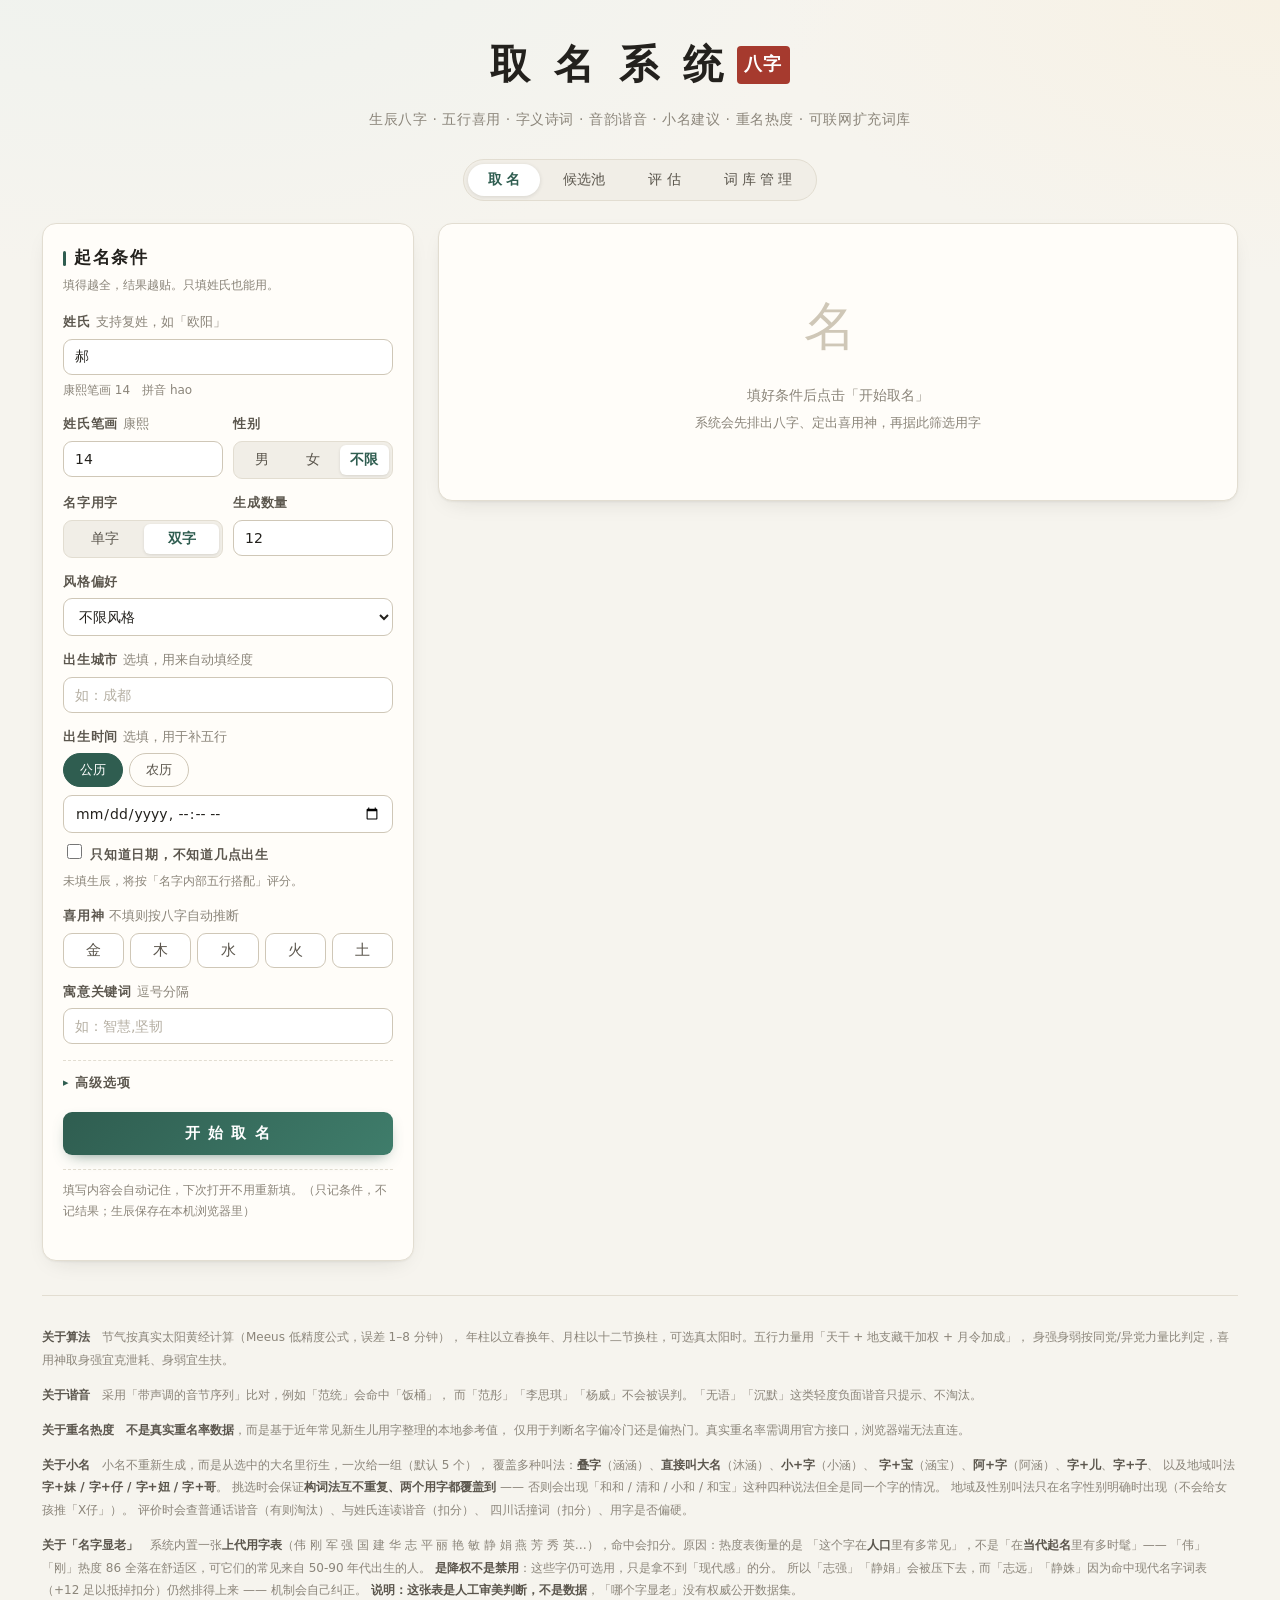
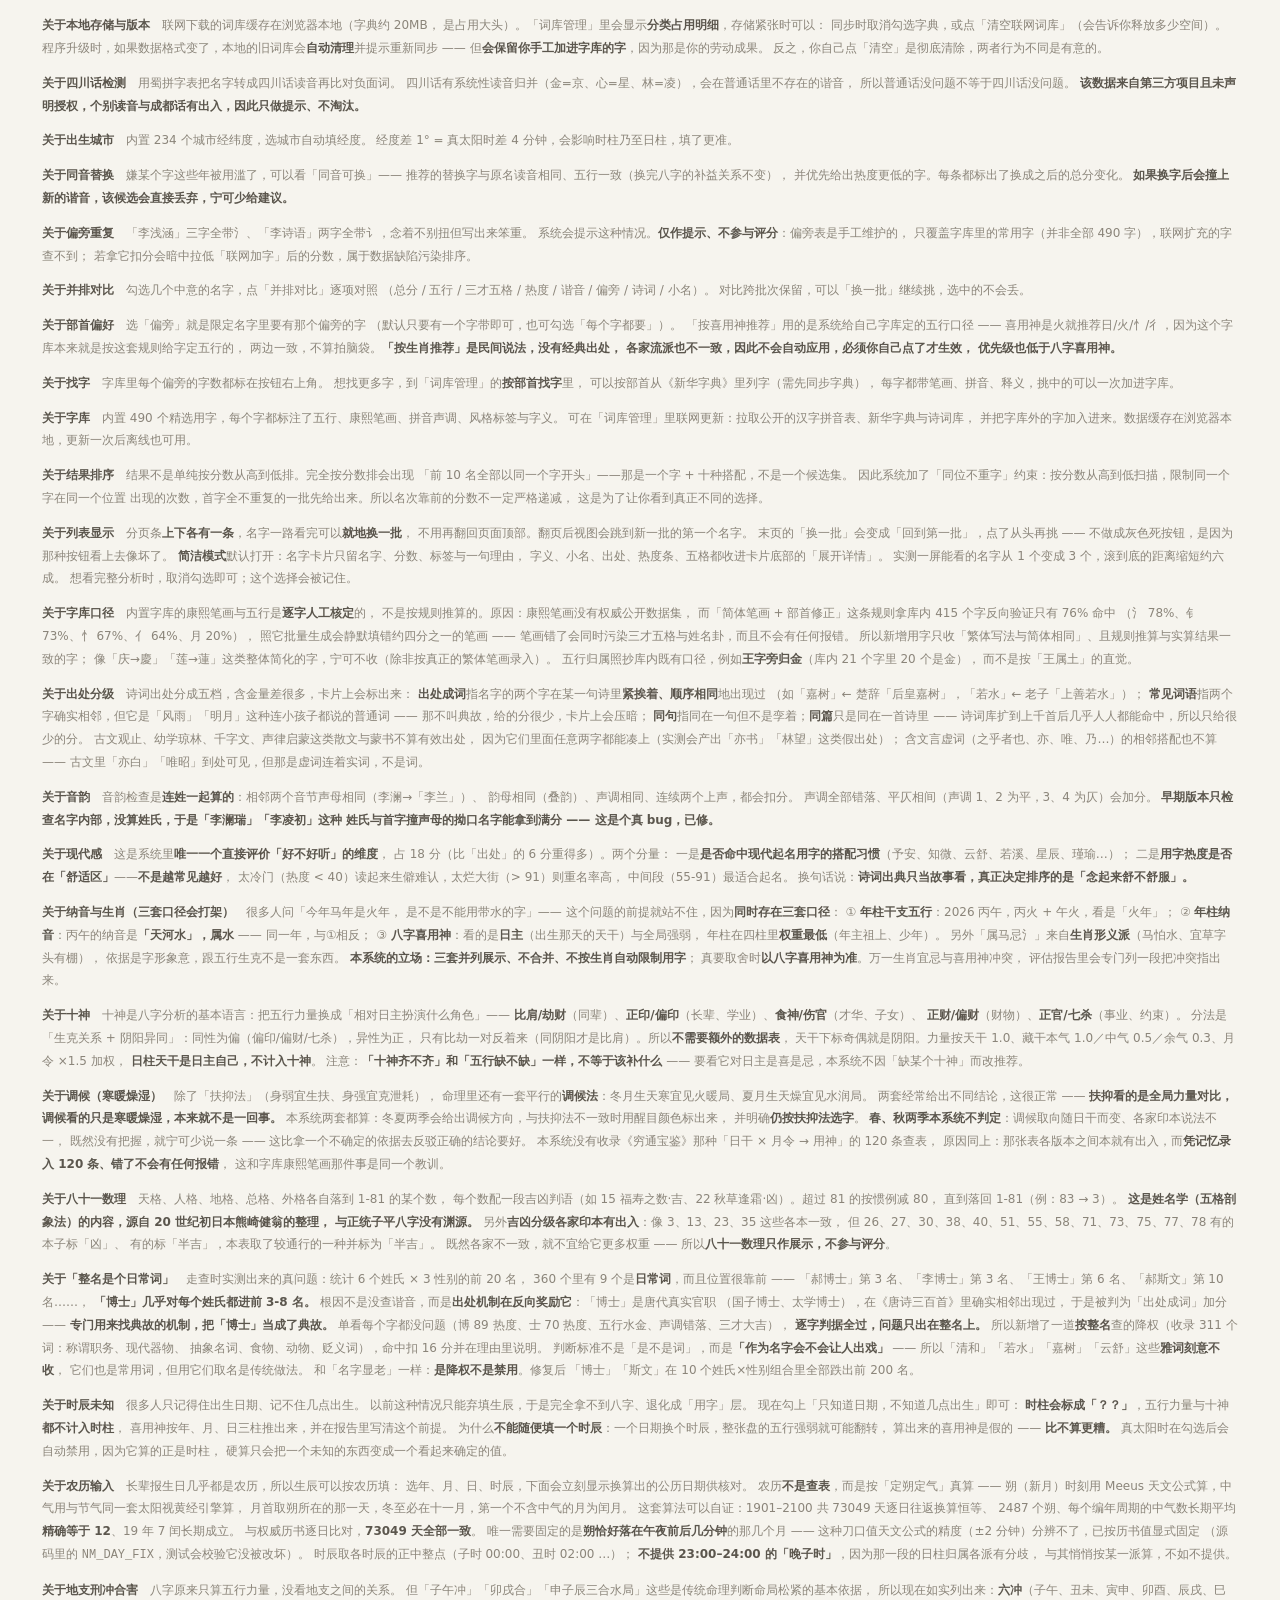
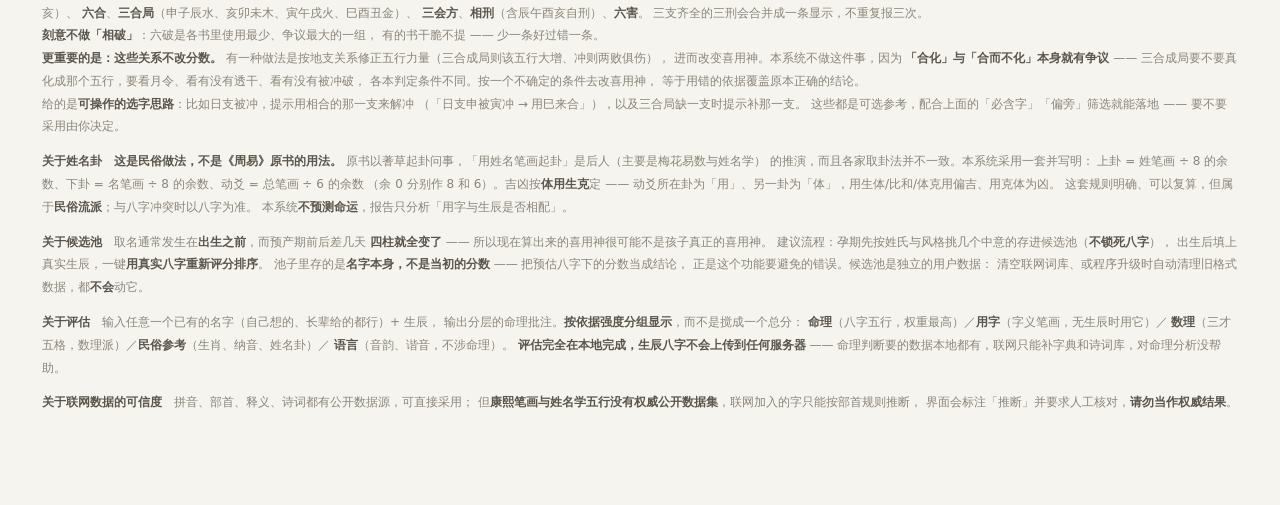
==== web/index.html @ 808be630 "新增农历（夏历）输入 长辈报生日几乎都是农历，之前只能填公历。  农历不是查表，而是按「定朔定气」真算：朔用 Meeus 第 49 章低精度公式 （25 个周期项 + 14 个行星摄动项），中气复用既" ====
<!DOCTYPE html>
<html lang="zh-CN">
<head>
<meta charset="UTF-8">
<meta name="viewport" content="width=device-width, initial-scale=1">
<title>取名系统 · 五行八字</title>
<link rel="stylesheet" href="css/styles.css">
</head>
<body>

<div class="wrap">

  <header class="masthead">
    <h1>取 名 系 统<span class="seal">八字</span></h1>
    <p>生辰八字 · 五行喜用 · 字义诗词 · 音韵谐音 · 小名建议 · 重名热度 · 可联网扩充词库</p>
  </header>

  <div class="toolbar">
    <div class="view-switch" id="viewSwitch" role="group" aria-label="视图切换">
      <button type="button" data-view="naming" aria-pressed="true">取 名</button>
      <button type="button" data-view="pool">候选池<span class="dot" id="poolDot" hidden></span></button>
      <button type="button" data-view="eval">评 估</button>
      <button type="button" data-view="lexicon">词 库 管 理<span class="dot" id="lexDot" hidden></span></button>
    </div>
  </div>

  <div class="layout" id="viewNaming">

    <!-- ============ 左侧表单 ============ -->
    <form class="panel form-panel" id="form" autocomplete="off">
      <h2>起名条件</h2>
      <p class="hint">填得越全，结果越贴。只填姓氏也能用。</p>

      <div class="field">
        <label for="surname">姓氏 <span class="sub">支持复姓，如「欧阳」</span></label>
        <input type="text" id="surname" list="surnameList" maxlength="2"
               placeholder="请输入姓氏" value="郝">
        <datalist id="surnameList"></datalist>
        <p class="hint" id="surnameInfo" style="margin:6px 0 0"></p>
      </div>

      <div class="row2">
        <div class="field">
          <label for="strokes">姓氏笔画 <span class="sub">康熙</span></label>
          <input type="number" id="strokes" min="1" max="40" value="7">
        </div>
        <div class="field">
          <label>性别</label>
          <div class="segmented" id="genderSeg" role="group">
            <button type="button" data-v="男">男</button>
            <button type="button" data-v="女">女</button>
            <button type="button" data-v="中性" aria-pressed="true">不限</button>
          </div>
        </div>
      </div>

      <div class="row2">
        <div class="field">
          <label>名字用字</label>
          <div class="segmented" id="lenSeg" role="group">
            <button type="button" data-v="1">单字</button>
            <button type="button" data-v="2" aria-pressed="true">双字</button>
          </div>
        </div>
        <div class="field">
          <label for="top">生成数量</label>
          <input type="number" id="top" min="3" max="60" value="12">
        </div>
      </div>

      <div class="field">
        <label for="style">风格偏好</label>
        <select id="style"></select>
      </div>

      <div class="field">
        <label for="city">出生城市 <span class="sub">选填，用来自动填经度</span></label>
        <input type="text" id="city" list="cityList" placeholder="如：成都" autocomplete="off">
        <datalist id="cityList"></datalist>
        <p class="hint" id="cityHint" style="margin:6px 0 0"></p>
      </div>

      <div class="field">
        <label for="birth" id="birthLabel">出生时间 <span class="sub">选填，用于补五行</span></label>
        <div class="cal-switch" id="calSwitch">
          <button type="button" data-cal="g" aria-pressed="true">公历</button>
          <button type="button" data-cal="l" aria-pressed="false">农历</button>
        </div>
        <input type="datetime-local" id="birth">
        <div id="lunarRow" hidden>
          <div class="lunar-grid">
            <select id="lunarYear" aria-label="农历年"></select>
            <select id="lunarMonth" aria-label="农历月"></select>
            <select id="lunarDay" aria-label="农历日"></select>
            <select id="lunarHour" aria-label="出生时辰"></select>
          </div>
        </div>
        <label class="check" style="margin-top:8px">
          <input type="checkbox" id="birthNoHour">
          <span>只知道日期，不知道几点出生</span>
        </label>
        <p class="hint" id="lunarEcho" hidden style="margin:6px 0 0"></p>
        <p class="hint" id="baziHint" style="margin:6px 0 0"></p>
      </div>

      <div class="field">
        <label>喜用神 <span class="sub">不填则按八字自动推断</span></label>
        <div class="wx-chips" id="xiSeg"></div>
      </div>

      <div class="field">
        <label for="keywords">寓意关键词 <span class="sub">逗号分隔</span></label>
        <input type="text" id="keywords" placeholder="如：智慧,坚韧">
      </div>

      <details class="advanced">
        <summary>高级选项</summary>

        <div class="field">
          <label>偏好部首 <span class="sub">名字里要有这些偏旁的字</span></label>
          <div class="rad-chips" id="radSeg"></div>
          <input type="text" id="radCustom" placeholder="也可自己输入部首，逗号分隔，如 艹,氵,宀"
                 autocomplete="off">
          <div class="rad-actions">
            <button type="button" class="btn ghost tiny" id="radByXi">按喜用神推荐</button>
            <button type="button" class="btn ghost tiny" id="radByZodiac">按生肖推荐</button>
            <button type="button" class="btn ghost tiny" id="radClear">清空</button>
          </div>
          <label class="check" style="margin-top:8px">
            <input type="checkbox" id="radAll">
            <span>名中每个字都要带所选偏旁（默认只要有一个）</span>
          </label>
          <p class="hint" id="radHint" style="margin:6px 0 0"></p>
        </div>

        <div class="field">
          <label for="radAvoid">避用部首 <span class="sub">名字里不要出现这些偏旁</span></label>
          <input type="text" id="radAvoid" placeholder="如：刂,戈" autocomplete="off">
        </div>

        <div class="field">
          <label for="taboo">避用字 <span class="sub">名字中不要出现</span></label>
          <input type="text" id="taboo" placeholder="如：梓,涵">
        </div>

        <div class="field">
          <label for="mustInclude">必含字 <span class="sub">结果中必须包含</span></label>
          <input type="text" id="mustInclude" placeholder="如：清">
        </div>

        <label class="check" style="margin-bottom:12px">
          <input type="checkbox" id="useTST">
          <span>启用真太阳时（按经度与均时差校正时柱）</span>
        </label>

        <label class="check" style="margin-bottom:12px">
          <input type="checkbox" id="useSC">
          <span>四川话谐音提示（需先在「词库管理」同步蜀拼字表）</span>
        </label>

        <div class="field">
          <label for="longitude">出生地经度 <span class="sub">东经，选城市会自动填</span></label>
          <!-- step 必须是 any：城市表里是两位小数（如成都 104.07），
               若写 step="0.1" 会因不是 0.1 的整数倍而使整个表单校验失败，
               而该字段又在折叠面板里，浏览器报错提示不可见。 -->
          <input type="number" id="longitude" step="any" min="-180" max="180"
                 placeholder="120 = 东八区标准经线">
        </div>
      </details>

      <div style="margin-top:18px">
        <button type="submit" class="btn" id="go">开 始 取 名</button>
      </div>

      <p class="hint pref-hint" id="prefHint"></p>
    </form>

    <!-- ============ 右侧结果 ============ -->
    <section class="results" id="results">
      <div class="panel empty" id="empty">
        <div class="glyph">名</div>
        <p>填好条件后点击「开始取名」</p>
        <p style="font-size:12.5px">系统会先排出八字、定出喜用神，再据此筛选用字</p>
      </div>
    </section>

  </div>

  <!-- ============ 候选池视图（孕期备选，出生后重筛） ============ -->
  <section class="panel" id="viewPool" hidden></section>

  <!-- ============ 评估视图（输入已有名字，出命理批注） ============ -->
  <section class="panel" id="viewEval" hidden></section>

  <!-- ============ 词库管理视图（联网扩充） ============ -->
  <section class="panel lex-panel" id="viewLexicon" hidden></section>

  <div class="foot-note">
    <p><b>关于算法</b>　节气按真实太阳黄经计算（Meeus 低精度公式，误差 1–8 分钟），
       年柱以立春换年、月柱以十二节换柱，可选真太阳时。五行力量用「天干 + 地支藏干加权 + 月令加成」，
       身强身弱按同党/异党力量比判定，喜用神取身强宜克泄耗、身弱宜生扶。</p>
    <p><b>关于谐音</b>　采用「带声调的音节序列」比对，例如「范统」会命中「饭桶」，
       而「范彤」「李思琪」「杨威」不会被误判。「无语」「沉默」这类轻度负面谐音只提示、不淘汰。</p>
    <p><b>关于重名热度</b>　<b>不是真实重名率数据</b>，而是基于近年常见新生儿用字整理的本地参考值，
       仅用于判断名字偏冷门还是偏热门。真实重名率需调用官方接口，浏览器端无法直连。</p>
    <p><b>关于小名</b>　小名不重新生成，而是从选中的大名里衍生，一次给一组（默认 5 个），
       覆盖多种叫法：<b>叠字</b>（涵涵）、<b>直接叫大名</b>（沐涵）、<b>小+字</b>（小涵）、
       <b>字+宝</b>（涵宝）、<b>阿+字</b>（阿涵）、<b>字+儿</b>、<b>字+子</b>、
       以及地域叫法 <b>字+妹 / 字+仔 / 字+妞 / 字+哥</b>。
       挑选时会保证<b>构词法互不重复、两个用字都覆盖到</b> ——
       否则会出现「和和 / 清和 / 小和 / 和宝」这种四种说法但全是同一个字的情况。
       地域及性别叫法只在名字性别明确时出现（不会给女孩推「X仔」）。
       评价时会查普通话谐音（有则淘汰）、与姓氏连读谐音（扣分）、
       四川话撞词（扣分）、用字是否偏硬。</p>
    <p><b>关于「名字显老」</b>　系统内置一张<b>上代用字表</b>（伟 刚 军 强 国 建 华 志 平
       丽 艳 敏 静 娟 燕 芳 秀 英…），命中会扣分。原因：热度表衡量的是
       「这个字在<b>人口</b>里有多常见」，不是「在<b>当代起名</b>里有多时髦」——
       「伟」「刚」热度 86 全落在舒适区，可它们的常见来自 50-90 年代出生的人。
       <b>是降权不是禁用</b>：这些字仍可选用，只是拿不到「现代感」的分。
       所以「志强」「静娟」会被压下去，而「志远」「静姝」因为命中现代名字词表
       （+12 足以抵掉扣分）仍然排得上来 —— 机制会自己纠正。
       <b>说明：这张表是人工审美判断，不是数据</b>，「哪个字显老」没有权威公开数据集。</p>
    <p><b>关于本地存储与版本</b>　联网下载的词库缓存在浏览器本地（字典约 20MB，
       是占用大头）。「词库管理」里会显示<b>分类占用明细</b>，存储紧张时可以：
       同步时取消勾选字典，或点「清空联网词库」（会告诉你释放多少空间）。
       程序升级时，如果数据格式变了，本地的旧词库会<b>自动清理</b>并提示重新同步 ——
       但<b>会保留你手工加进字库的字</b>，因为那是你的劳动成果。
       反之，你自己点「清空」是彻底清除，两者行为不同是有意的。</p>
    <p><b>关于四川话检测</b>　用蜀拼字表把名字转成四川话读音再比对负面词。
       四川话有系统性读音归并（金=京、心=星、林=凌），会在普通话里不存在的谐音，
       所以普通话没问题不等于四川话没问题。
       <b>该数据来自第三方项目且未声明授权，个别读音与成都话有出入，因此只做提示、不淘汰。</b></p>
    <p><b>关于出生城市</b>　内置 234 个城市经纬度，选城市自动填经度。
       经度差 1° = 真太阳时差 4 分钟，会影响时柱乃至日柱，填了更准。</p>
    <p><b>关于同音替换</b>　嫌某个字这些年被用滥了，可以看「同音可换」——
       推荐的替换字与原名读音相同、五行一致（换完八字的补益关系不变），
       并优先给出热度更低的字。每条都标出了换成之后的总分变化。
       <b>如果换字后会撞上新的谐音，该候选会直接丢弃，宁可少给建议。</b></p>
    <p><b>关于偏旁重复</b>　「李浅涵」三字全带氵、「李诗语」两字全带讠，念着不别扭但写出来笨重。
       系统会提示这种情况。<b>仅作提示、不参与评分</b>：偏旁表是手工维护的，
       只覆盖字库里的常用字（并非全部 <span class="lib-count">?</span> 字），联网扩充的字查不到；
       若拿它扣分会暗中拉低「联网加字」后的分数，属于数据缺陷污染排序。</p>
    <p><b>关于并排对比</b>　勾选几个中意的名字，点「并排对比」逐项对照
       （总分 / 五行 / 三才五格 / 热度 / 谐音 / 偏旁 / 诗词 / 小名）。
       对比跨批次保留，可以「换一批」继续挑，选中的不会丢。</p>
    <p><b>关于部首偏好</b>　选「偏旁」就是限定名字里要有那个偏旁的字
       （默认只要有一个字带即可，也可勾选「每个字都要」）。
       「按喜用神推荐」用的是系统给自己字库定的五行口径 ——
       喜用神是火就推荐日/火/忄/彳，因为这个字库本来就是按这套规则给字定五行的，
       两边一致，不算拍脑袋。<b>「按生肖推荐」是民间说法，没有经典出处，
       各家流派也不一致，因此不会自动应用，必须你自己点了才生效，
       优先级也低于八字喜用神。</b></p>
    <p><b>关于找字</b>　字库里每个偏旁的字数都标在按钮右上角。
       想找更多字，到「词库管理」的<b>按部首找字</b>里，
       可以按部首从《新华字典》里列字（需先同步字典），
       每字都带笔画、拼音、释义，挑中的可以一次加进字库。</p>
    <p><b>关于字库</b>　内置 <span class="lib-count">?</span> 个精选用字，每个字都标注了五行、康熙笔画、拼音声调、风格标签与字义。
       可在「词库管理」里联网更新：拉取公开的汉字拼音表、新华字典与诗词库，
       并把字库外的字加入进来。数据缓存在浏览器本地，更新一次后离线也可用。</p>
    <p><b>关于结果排序</b>　结果不是单纯按分数从高到低排。完全按分数排会出现
       「前 10 名全部以同一个字开头」——那是一个字 + 十种搭配，不是一个候选集。
       因此系统加了「同位不重字」约束：按分数从高到低扫描，限制同一个字在同一个位置
       出现的次数，首字全不重复的一批先给出来。所以名次靠前的分数不一定严格递减，
       这是为了让你看到真正不同的选择。</p>
    <p><b>关于列表显示</b>　分页条<b>上下各有一条</b>，名字一路看完可以<b>就地换一批</b>，
       不用再翻回页面顶部。翻页后视图会跳到新一批的第一个名字。
       末页的「换一批」会变成「回到第一批」，点了从头再挑 ——
       不做成灰色死按钮，是因为那种按钮看上去像坏了。
       <b>简洁模式</b>默认打开：名字卡片只留名字、分数、标签与一句理由，
       字义、小名、出处、热度条、五格都收进卡片底部的「展开详情」。
       实测一屏能看的名字从 1 个变成 3 个，滚到底的距离缩短约六成。
       想看完整分析时，取消勾选即可；这个选择会被记住。</p>
    <p><b>关于字库口径</b>　内置字库的康熙笔画与五行是<b>逐字人工核定</b>的，
       不是按规则推算的。原因：康熙笔画没有权威公开数据集，
       而「简体笔画 + 部首修正」这条规则拿库内 415 个字反向验证只有 76% 命中
       （氵 78%、钅 73%、忄 67%、亻 64%、月 20%），
       照它批量生成会静默填错约四分之一的笔画 ——
       笔画错了会同时污染三才五格与姓名卦，而且不会有任何报错。
       所以新增用字只收「繁体写法与简体相同」、且规则推算与实算结果一致的字；
       像「庆→慶」「莲→蓮」这类整体简化的字，宁可不收（除非按真正的繁体笔画录入）。
       五行归属照抄库内既有口径，例如<b>王字旁归金</b>（库内 21 个字里 20 个是金），
       而不是按「王属土」的直觉。</p>
    <p><b>关于出处分级</b>　诗词出处分成五档，含金量差很多，卡片上会标出来：
       <b>出处成词</b>指名字的两个字在某一句诗里<b>紧挨着、顺序相同</b>地出现过
       （如「嘉树」← 楚辞「后皇嘉树」，「若水」← 老子「上善若水」）；
       <b>常见词语</b>指两个字确实相邻，但它是「风雨」「明月」这种连小孩子都说的普通词 ——
       那不叫典故，给的分很少，卡片上会压暗；
       <b>同句</b>指同在一句但不是孪着；<b>同篇</b>只是同在一首诗里 ——
       诗词库扩到上千首后几乎人人都能命中，所以只给很少的分。
       古文观止、幼学琼林、千字文、声律启蒙这类散文与蒙书不算有效出处，
       因为它们里面任意两字都能凑上（实测会产出「亦书」「林望」这类假出处）；
       含文言虚词（之乎者也、亦、唯、乃…）的相邻搭配也不算 ——
       古文里「亦白」「唯昭」到处可见，但那是虚词连着实词，不是词。</p>
    <p><b>关于音韵</b>　音韵检查是<b>连姓一起算的</b>：相邻两个音节声母相同（李澜→「李兰」）、
       韵母相同（叠韵）、声调相同、连续两个上声，都会扣分。
       声调全部错落、平仄相间（声调 1、2 为平，3、4 为仄）会加分。
       <b>早期版本只检查名字内部，没算姓氏，于是「李澜瑞」「李凌初」这种
       姓氏与首字撞声母的拗口名字能拿到满分 —— 这是个真 bug，已修。</b></p>
    <p><b>关于现代感</b>　这是系统里<b>唯一一个直接评价「好不好听」的维度</b>，
       占 18 分（比「出处」的 6 分重得多）。两个分量：
       一是<b>是否命中现代起名用字的搭配习惯</b>（予安、知微、云舒、若溪、星辰、瑾瑜…）；
       二是<b>用字热度是否在「舒适区」</b>——<b>不是越常见越好</b>，
       太冷门（热度 &lt; 40）读起来生僻难认，太烂大街（&gt; 91）则重名率高，
       中间段（55-91）最适合起名。
       换句话说：<b>诗词出典只当故事看，真正决定排序的是「念起来舒不舒服」。</b></p>
    <p><b>关于纳音与生肖（三套口径会打架）</b>　很多人问「今年马年是火年，
       是不是不能用带水的字」—— 这个问题的前提就站不住，因为<b>同时存在三套口径</b>：
       ① <b>年柱干支五行</b>：2026 丙午，丙火 + 午火，看是「火年」；
       ② <b>年柱纳音</b>：丙午的纳音是<b>「天河水」，属水</b> —— 同一年，与①相反；
       ③ <b>八字喜用神</b>：看的是<b>日主</b>（出生那天的天干）与全局强弱，
       年柱在四柱里<b>权重最低</b>（年主祖上、少年）。
       另外「属马忌氵」来自<b>生肖形义派</b>（马怕水、宜草字头有棚），
       依据是字形象意，跟五行生克不是一套东西。
       <b>本系统的立场：三套并列展示、不合并、不按生肖自动限制用字</b>；
       真要取舍时<b>以八字喜用神为准</b>。万一生肖宜忌与喜用神冲突，
       评估报告里会专门列一段把冲突指出来。</p>
    <p><b>关于十神</b>　十神是八字分析的基本语言：把五行力量换成「相对日主扮演什么角色」——
       <b>比肩/劫财</b>（同辈）、<b>正印/偏印</b>（长辈、学业）、<b>食神/伤官</b>（才华、子女）、
       <b>正财/偏财</b>（财物）、<b>正官/七杀</b>（事业、约束）。
       分法是「生克关系 + 阴阳异同」：同性为偏（偏印/偏财/七杀），异性为正，
       只有比劫一对反着来（同阴阳才是比肩）。所以<b>不需要额外的数据表</b>，
       天干下标奇偶就是阴阳。力量按天干 1.0、藏干本气 1.0／中气 0.5／余气 0.3、月令 ×1.5 加权，
       <b>日柱天干是日主自己，不计入十神</b>。
       注意：<b>「十神齐不齐」和「五行缺不缺」一样，不等于该补什么</b> ——
       要看它对日主是喜是忌，本系统不因「缺某个十神」而改推荐。</p>
    <p><b>关于调候（寒暖燥湿）</b>　除了「扶抑法」（身弱宜生扶、身强宜克泄耗），
       命理里还有一套平行的<b>调候法</b>：冬月生天寒宜见火暖局、夏月生天燥宜见水润局。
       两套经常给出不同结论，这很正常 ——
       <b>扶抑看的是全局力量对比，调候看的只是寒暖燥湿，本来就不是一回事。</b>
       本系统两套都算：冬夏两季会给出调候方向，与扶抑法不一致时用醒目颜色标出来，
       并明确<b>仍按扶抑法选字</b>。
       <b>春、秋两季本系统不判定</b>：调候取向随日干而变、各家印本说法不一，
       既然没有把握，就宁可少说一条 —— 这比拿一个不确定的依据去反驳正确的结论要好。
       本系统没有收录《穷通宝鉴》那种「日干 × 月令 → 用神」的 120 条查表，
       原因同上：那张表各版本之间本就有出入，而<b>凭记忆录入 120 条、错了不会有任何报错</b>，
       这和字库康熙笔画那件事是同一个教训。</p>
    <p><b>关于八十一数理</b>　天格、人格、地格、总格、外格各自落到 1-81 的某个数，
       每个数配一段吉凶判语（如 15 福寿之数·吉、22 秋草逢霜·凶）。超过 81 的按惯例减 80，
       直到落回 1-81（例：83 → 3）。
       <b>这是姓名学（五格剖象法）的内容，源自 20 世纪初日本熊崎健翁的整理，
       与正统子平八字没有渊源。</b>
       另外<b>吉凶分级各家印本有出入</b>：像 3、13、23、35 这些各本一致，
       但 26、27、30、38、40、51、55、58、71、73、75、77、78 有的本子标「凶」、
       有的标「半吉」，本表取了较通行的一种并标为「半吉」。
       既然各家不一致，就不宜给它更多权重 —— 所以<b>八十一数理只作展示，不参与评分</b>。</p>
    <p><b>关于「整名是个日常词」</b>　走查时实测出来的真问题：统计 6 个姓氏 × 3 性别的前 20 名，
       360 个里有 9 个是<b>日常词</b>，而且位置很靠前 ——
       「郝博士」第 3 名、「李博士」第 3 名、「王博士」第 6 名、「郝斯文」第 10 名……，
       <b>「博士」几乎对每个姓氏都进前 3-8 名。</b>
       根因不是没查谐音，而是<b>出处机制在反向奖励它</b>：「博士」是唐代真实官职
       （国子博士、太学博士），在《唐诗三百首》里确实相邻出现过，
       于是被判为「出处成词」加分 —— <b>专门用来找典故的机制，把「博士」当成了典故。</b>
       单看每个字都没问题（博 89 热度、士 70 热度、五行水金、声调错落、三才大吉），
       <b>逐字判据全过，问题只出在整名上。</b>
       所以新增了一道<b>按整名</b>查的降权（收录 311 个词：称谓职务、现代器物、
       抽象名词、食物、动物、贬义词），命中扣 16 分并在理由里说明。
       判断标准不是「是不是词」，而是<b>「作为名字会不会让人出戏」</b> ——
       所以「清和」「若水」「嘉树」「云舒」这些<b>雅词刻意不收</b>，
       它们也是常用词，但用它们取名是传统做法。
       和「名字显老」一样：<b>是降权不是禁用</b>。修复后
       「博士」「斯文」在 10 个姓氏×性别组合里全部跌出前 200 名。</p>
    <p><b>关于时辰未知</b>　很多人只记得住出生日期、记不住几点出生。
       以前这种情况只能弃填生辰，于是完全拿不到八字、退化成「用字」层。
       现在勾上「只知道日期，不知道几点出生」即可：
       <b>时柱会标成「？？」</b>，五行力量与十神<b>都不计入时柱</b>，
       喜用神按年、月、日三柱推出来，并在报告里写清这个前提。
       为什么<b>不能随便填一个时辰</b>：一个日期换个时辰，整张盘的五行强弱就可能翻转，
       算出来的喜用神是假的 —— <b>比不算更糟。</b>
       真太阳时在勾选后会自动禁用，因为它算的正是时柱，
       硬算只会把一个未知的东西变成一个看起来确定的值。</p>
    <p><b>关于农历输入</b>　长辈报生日几乎都是农历，所以生辰可以按农历填：
       选年、月、日、时辰，下面会立刻显示换算出的公历日期供核对。
       农历<b>不是查表</b>，而是按「定朔定气」真算 —— 朔（新月）时刻用
       Meeus 天文公式算，中气用与节气同一套太阳视黄经引擎算，
       月首取朔所在的那一天，冬至必在十一月，第一个不含中气的月为闰月。
       这套算法可以自证：1901–2100 共 73049 天逐日往返换算恒等、
       2487 个朔、每个编年周期的中气数长期平均<b>精确等于 12</b>、19 年 7 闰长期成立。
       与权威历书逐日比对，<b>73049 天全部一致</b>。
       唯一需要固定的是<b>朔恰好落在午夜前后几分钟</b>的那几个月 ——
       这种刀口值天文公式的精度（±2 分钟）分辨不了，已按历书值显式固定
       （源码里的 <code>NM_DAY_FIX</code>，测试会校验它没被改坏）。
       时辰取各时辰的正中整点（子时 00:00、丑时 02:00 …）；
       <b>不提供 23:00–24:00 的「晚子时」</b>，因为那一段的日柱归属各派有分歧，
       与其悄悄按某一派算，不如不提供。</p>
    <p><b>关于地支刑冲合害</b>　八字原来只算五行力量，没看地支之间的关系。
       但「子午冲」「卯戌合」「申子辰三合水局」这些是传统命理判断命局松紧的基本依据，
       所以现在如实列出来：<b>六冲</b>（子午、丑未、寅申、卯酉、辰戌、巳亥）、
       <b>六合</b>、<b>三合局</b>（申子辰水、亥卯未木、寅午戌火、巳酉丑金）、
       <b>三会方</b>、<b>相刑</b>（含辰午酉亥自刑）、<b>六害</b>。
       三支齐全的三刑会合并成一条显示，不重复报三次。
       <br><b>刻意不做「相破」</b>：六破是各书里使用最少、争议最大的一组，
       有的书干脆不提 —— 少一条好过错一条。
       <br><b>更重要的是：这些关系不改分数。</b>
       有一种做法是按地支关系修正五行力量（三合成局则该五行大增、冲则两败俱伤），
       进而改变喜用神。本系统不做这件事，因为
       <b>「合化」与「合而不化」本身就有争议</b> ——
       三合成局要不要真化成那个五行，要看月令、看有没有透干、看有没有被冲破，
       各本判定条件不同。按一个不确定的条件去改喜用神，
       等于用错的依据覆盖原本正确的结论。
       <br>给的是<b>可操作的选字思路</b>：比如日支被冲，提示用相合的那一支来解冲
       （「日支申被寅冲 → 用巳来合」），以及三合局缺一支时提示补那一支。
       这些都是可选参考，配合上面的「必含字」「偏旁」筛选就能落地 ——
       要不要采用由你决定。</p>
    <p><b>关于姓名卦</b>　<b>这是民俗做法，不是《周易》原书的用法。</b>
       原书以蓍草起卦问事，「用姓名笔画起卦」是后人（主要是梅花易数与姓名学）
       的推演，而且各家取卦法并不一致。本系统采用一套并写明：
       上卦 = 姓笔画 ÷ 8 的余数、下卦 = 名笔画 ÷ 8 的余数、动爻 = 总笔画 ÷ 6 的余数
       （余 0 分别作 8 和 6）。吉凶按<b>体用生克</b>定 ——
       动爻所在卦为「用」、另一卦为「体」，用生体/比和/体克用偏吉、用克体为凶。
       这套规则明确、可以复算，但属于<b>民俗流派</b>；与八字冲突时以八字为准。
       本系统<b>不预测命运</b>，报告只分析「用字与生辰是否相配」。</p>
    <p><b>关于候选池</b>　取名通常发生在<b>出生之前</b>，而预产期前后差几天
       <b>四柱就全变了</b> —— 所以现在算出来的喜用神很可能不是孩子真正的喜用神。
       建议流程：孕期先按姓氏与风格挑几个中意的存进候选池（<b>不锁死八字</b>），
       出生后填上真实生辰，一键<b>用真实八字重新评分排序</b>。
       池子里存的是<b>名字本身，不是当初的分数</b> —— 把预估八字下的分数当成结论，
       正是这个功能要避免的错误。候选池是独立的用户数据：
       清空联网词库、或程序升级时自动清理旧格式数据，都<b>不会</b>动它。</p>
    <p><b>关于评估</b>　输入任意一个已有的名字（自己想的、长辈给的都行）+ 生辰，
       输出分层的命理批注。<b>按依据强度分组显示</b>，而不是搅成一个总分：
       <b>命理</b>（八字五行，权重最高）／<b>用字</b>（字义笔画，无生辰时用它）／
       <b>数理</b>（三才五格，数理派）／<b>民俗参考</b>（生肖、纳音、姓名卦）／
       <b>语言</b>（音韵、谐音，不涉命理）。
       <b>评估完全在本地完成，生辰八字不会上传到任何服务器</b> ——
       命理判断要的数据本地都有，联网只能补字典和诗词库，对命理分析没帮助。</p>
    <p><b>关于联网数据的可信度</b>　拼音、部首、释义、诗词都有公开数据源，可直接采用；
       但<b>康熙笔画与姓名学五行没有权威公开数据集</b>，联网加入的字只能按部首规则推断，
       界面会标注「推断」并要求人工核对，<b>请勿当作权威结果</b>。</p>
  </div>

</div>

<!-- 数据层 -->
<!-- chars-extra 必须在 chars.js 之前：chars.js 解析时会合并它 -->
<script src="js/data/chars-extra.js"></script>
<script src="js/data/chars.js"></script>
<script src="js/data/surnames.js"></script>
<script src="js/data/poetry.js"></script>
<script src="js/data/homophone.js"></script>
<script src="js/data/popularity.js"></script>
<script src="js/data/namewords.js"></script>
<script src="js/data/era-chars.js"></script>
<script src="js/data/nayin.js"></script>
<script src="js/data/shuli81.js"></script>
<script src="js/data/nameblock.js"></script>
<script src="js/data/fanti.js"></script>
<script src="js/data/sources.js"></script>
<script src="js/data/cities.js"></script>
<script src="js/data/sichuan.js"></script>
<script src="js/data/nickname.js"></script>
<script src="js/data/radicals.js"></script>
<script src="js/data/radical-hints.js"></script>
<!-- 核心层 -->
<script src="js/core/wuxing.js"></script>
<script src="js/core/calendar.js"></script>
<script src="js/core/lunar.js"></script>
<script src="js/core/bazi.js"></script>
<script src="js/core/wuge.js"></script>
<script src="js/core/pinyin.js"></script>
<script src="js/core/poetry-lib.js"></script>
<script src="js/core/score.js"></script>
<script src="js/core/generator.js"></script>
<script src="js/core/net.js"></script>
<script src="js/core/store.js"></script>
<script src="js/core/infer.js"></script>
<script src="js/core/dialect.js"></script>
<!-- radical / variant 依赖 CHAR_LIST / CHAR_DB，必须在 lexicon 之后 -->
<script src="js/core/lexicon.js"></script>
<script src="js/core/radical.js"></script>
<script src="js/core/variant.js"></script>
<script src="js/core/hexagram.js"></script>
<script src="js/core/zodiac.js"></script>
<script src="js/core/tiaohou.js"></script>
<script src="js/core/branches.js"></script>
<script src="js/core/report.js"></script>
<script src="js/core/pool.js"></script>
<script src="js/core/prefs.js"></script>
<script src="js/core/nickname.js"></script>
<!-- 界面层 -->
<script src="js/ui/sync-ui.js"></script>
<script src="js/ui/birth-form.js"></script>
<script src="js/ui/pool-ui.js"></script>
<script src="js/ui/eval-ui.js"></script>
<script src="js/ui/lunar-input.js"></script>
<script src="js/ui/app.js"></script>

</body>
</html>
---- web/css/styles.css ----
/* =========================================================================
 * styles.css —— 五行八字取名系统
 * 配色取「宣纸 + 青绿 + 描金」，正文无衬线、标题衬线，偏向中式雅致。
 * ========================================================================= */

:root {
  --paper: #f6f4ee;
  --paper-2: #fffdf9;
  --ink: #23211d;
  --ink-2: #5b564d;
  --ink-3: #8b857a;
  --line: #e2ddd1;
  --line-strong: #cfc7b7;
  --jade: #2f5d50;
  --jade-light: #3f7d6b;
  --jade-pale: #e8f0ed;
  --gold: #a9782c;
  --gold-pale: #f7efdf;
  --red: #a63a2e;
  --red-pale: #fbebe8;
  --radius: 14px;
  --radius-sm: 9px;
  --shadow: 0 1px 2px rgba(35, 33, 29, .05), 0 8px 24px -12px rgba(35, 33, 29, .18);
  --shadow-lift: 0 2px 4px rgba(35, 33, 29, .06), 0 16px 36px -16px rgba(35, 33, 29, .26);
  --font-serif: "Source Han Serif SC", "Noto Serif SC", "Songti SC", "STSong", "SimSun", serif;
  --font-sans: "Segoe UI", "Microsoft YaHei", "PingFang SC", "Hiragino Sans GB", system-ui, sans-serif;
}

* { box-sizing: border-box; }

html, body {
  margin: 0;
  padding: 0;
}

body {
  font-family: var(--font-sans);
  color: var(--ink);
  background:
    radial-gradient(1200px 600px at 12% -10%, #eef2ee 0%, transparent 60%),
    radial-gradient(900px 500px at 100% 0%, #f7f1e4 0%, transparent 55%),
    var(--paper);
  background-attachment: fixed;
  line-height: 1.65;
  -webkit-font-smoothing: antialiased;
}

/* ---------------- 布局 ---------------- */

.wrap {
  max-width: 1240px;
  margin: 0 auto;
  padding: 32px 22px 80px;
}

.masthead {
  text-align: center;
  margin-bottom: 28px;
}

.masthead h1 {
  font-family: var(--font-serif);
  font-size: clamp(26px, 4vw, 40px);
  font-weight: 600;
  letter-spacing: .18em;
  margin: 0 0 10px;
  color: var(--ink);
}

.masthead h1 .seal {
  display: inline-block;
  background: var(--red);
  color: #fff;
  font-size: .46em;
  letter-spacing: .1em;
  padding: 3px 7px 4px;
  border-radius: 4px;
  vertical-align: .42em;
  margin-left: .35em;
  font-family: var(--font-sans);
}

.masthead p {
  margin: 0;
  color: var(--ink-3);
  font-size: 14px;
  letter-spacing: .04em;
}

/* =========================================================================
 * hidden 属性必须真的生效
 *
 * 浏览器默认样式里有 `[hidden] { display: none }`，但它在**用户代理层**，
 * 而作者样式里任何 display 都会盖过它 —— 浏览器判定作者样式与 UA 样式的
 * 优先级时只看来源，不看选择器权重。
 *
 * 实测踩到的后果：#viewNaming 用的是 class="layout"，
 * 而 .layout { display: grid }，于是给它设 hidden 完全没用 ——
 * 切到「评估」「候选池」「词库管理」时取名表单**依然显示**，
 * 用户看到的是「四个页签切换后界面没变化、全是一样的」。
 *
 * 同类风险：.panel / .compare-bar / .dot 这些如果设了 display，
 * 它们上面的 hidden 也会失效。所以用 !important 全局兜住，
 * 而不是逐个元素去写 display: none。
 * ========================================================================= */
[hidden] { display: none !important; }

.layout {
  display: grid;
  /* 必须写 minmax(0, 1fr)：1fr 的最小值是 auto，
   * 内容（如对比表格的 min-width）会顺着 min-content 把轨道顶宽，
   * 在窄屏上直接撑破页面（实测 390px 屏 → 文档宽 520px）。 */
  grid-template-columns: 372px minmax(0, 1fr);
  gap: 24px;
  align-items: start;
}

@media (max-width: 1000px) {
  .layout { grid-template-columns: minmax(0, 1fr); }
}

/* ---------------- 卡片 ---------------- */

.panel {
  background: var(--paper-2);
  border: 1px solid var(--line);
  border-radius: var(--radius);
  box-shadow: var(--shadow);
}

.form-panel {
  padding: 20px 20px 22px;
  position: sticky;
  top: 22px;
}

@media (max-width: 1000px) {
  .form-panel { position: static; }
}

.form-panel h2,
.results h2 {
  font-family: var(--font-serif);
  font-size: 17px;
  font-weight: 600;
  letter-spacing: .1em;
  margin: 0 0 4px;
  display: flex;
  align-items: center;
  gap: 8px;
}

.form-panel h2::before {
  content: "";
  width: 3px;
  height: 15px;
  background: var(--jade);
  border-radius: 2px;
}

.hint {
  font-size: 12px;
  color: var(--ink-3);
  margin: 0 0 16px;
}

/* ---------------- 表单 ---------------- */

.field { margin-bottom: 14px; }

.field > label {
  display: block;
  font-size: 12.5px;
  font-weight: 600;
  color: var(--ink-2);
  letter-spacing: .06em;
  margin-bottom: 6px;
}

.field .sub {
  font-weight: 400;
  color: var(--ink-3);
  letter-spacing: 0;
}

input[type="text"],
input[type="number"],
input[type="datetime-local"],
select {
  width: 100%;
  padding: 9px 11px;
  font-family: inherit;
  font-size: 14px;
  color: var(--ink);
  background: #fff;
  border: 1px solid var(--line-strong);
  border-radius: var(--radius-sm);
  transition: border-color .15s, box-shadow .15s;
}

input:focus, select:focus {
  outline: none;
  border-color: var(--jade-light);
  box-shadow: 0 0 0 3px rgba(63, 125, 107, .14);
}

input::placeholder { color: #b6b0a4; }

.row2 {
  display: grid;
  grid-template-columns: 1fr 1fr;
  gap: 10px;
}

/* 分段选择器 */
.segmented {
  display: flex;
  background: #f1eee7;
  border: 1px solid var(--line);
  border-radius: var(--radius-sm);
  padding: 3px;
  gap: 2px;
}

.segmented button {
  flex: 1 1 0;
  min-width: 0;
  border: 0;
  background: transparent;
  font-family: inherit;
  font-size: 13.5px;
  color: var(--ink-2);
  padding: 6px 4px;
  border-radius: 6px;
  cursor: pointer;
  white-space: nowrap;
  transition: all .15s;
}

.segmented button:hover { color: var(--jade); }

.segmented button[aria-pressed="true"] {
  background: #fff;
  color: var(--jade);
  font-weight: 600;
  box-shadow: 0 1px 3px rgba(35, 33, 29, .12);
}

/* 五行多选 */
.wx-chips { display: flex; gap: 6px; }

.wx-chip {
  flex: 1;
  border: 1px solid var(--line-strong);
  background: #fff;
  border-radius: var(--radius-sm);
  padding: 7px 0;
  font-family: var(--font-serif);
  font-size: 15px;
  color: var(--ink-2);
  cursor: pointer;
  transition: all .15s;
}

.wx-chip:hover { border-color: var(--jade-light); color: var(--jade); }

.wx-chip[aria-pressed="true"] {
  background: var(--jade-pale);
  border-color: var(--jade-light);
  color: var(--jade);
  font-weight: 600;
}

.advanced {
  border-top: 1px dashed var(--line);
  margin-top: 16px;
  padding-top: 12px;
}

.advanced summary {
  cursor: pointer;
  font-size: 12.5px;
  font-weight: 600;
  color: var(--ink-2);
  letter-spacing: .06em;
  list-style: none;
  display: flex;
  align-items: center;
  gap: 6px;
}

.advanced summary::-webkit-details-marker { display: none; }
.advanced summary::before {
  content: "▸";
  color: var(--jade);
  font-size: 11px;
  transition: transform .15s;
}
.advanced[open] summary::before { transform: rotate(90deg); }
.advanced > *:not(summary) { margin-top: 12px; }

.check {
  display: flex;
  align-items: center;
  gap: 7px;
  font-size: 13px;
  color: var(--ink-2);
  cursor: pointer;
}

.check input { accent-color: var(--jade); width: 15px; height: 15px; }

.btn {
  width: 100%;
  border: 0;
  border-radius: var(--radius-sm);
  padding: 12px 16px;
  font-family: inherit;
  font-size: 15px;
  font-weight: 600;
  letter-spacing: .1em;
  color: #fff;
  background: linear-gradient(135deg, var(--jade) 0%, var(--jade-light) 100%);
  cursor: pointer;
  box-shadow: 0 6px 16px -8px rgba(47, 93, 80, .8);
  transition: transform .12s, box-shadow .15s, opacity .15s;
}

.btn:hover { transform: translateY(-1px); box-shadow: 0 10px 22px -10px rgba(47, 93, 80, .85); }
.btn:active { transform: translateY(0); }
.btn:disabled { opacity: .55; cursor: not-allowed; transform: none; }

.btn.ghost {
  background: #fff;
  color: var(--ink-2);
  border: 1px solid var(--line-strong);
  box-shadow: none;
  font-weight: 500;
  letter-spacing: .04em;
  font-size: 13px;
  padding: 8px 12px;
  width: auto;
}

.btn.ghost:hover { border-color: var(--jade-light); color: var(--jade); }

/* ---------------- 结果区 ---------------- */

.results { min-height: 200px; }

.stack { display: flex; flex-direction: column; gap: 16px; }

/* 空状态 */
.empty {
  padding: 60px 28px;
  text-align: center;
  color: var(--ink-3);
}

.empty .glyph {
  font-family: var(--font-serif);
  font-size: 52px;
  color: var(--line-strong);
  letter-spacing: .3em;
  margin-bottom: 14px;
  user-select: none;
}

.empty p { margin: 6px 0; font-size: 14px; }

/* 八字面板 */
.bazi-panel { padding: 18px 20px 20px; }

.section-title {
  font-family: var(--font-serif);
  font-size: 15px;
  font-weight: 600;
  letter-spacing: .12em;
  color: var(--ink);
  margin: 0 0 14px;
  display: flex;
  align-items: center;
  justify-content: space-between;
  gap: 10px;
}

.section-title .tag-mini {
  font-family: var(--font-sans);
  font-size: 11px;
  font-weight: 400;
  letter-spacing: .04em;
  color: var(--ink-3);
}

.pillar-grid {
  display: grid;
  grid-template-columns: repeat(4, 1fr);
  gap: 10px;
  margin-bottom: 16px;
}

.pillar {
  text-align: center;
  border: 1px solid var(--line);
  border-radius: var(--radius-sm);
  padding: 10px 4px 8px;
  background: linear-gradient(180deg, #fff 0%, #fbfaf6 100%);
}

.pillar .lbl {
  font-size: 11px;
  color: var(--ink-3);
  letter-spacing: .18em;
  margin-bottom: 4px;
}

/* 十神：传统排盘放在干支上方 */
.pillar .ss {
  font-size: 10.5px;
  color: var(--ink-2);
  letter-spacing: .06em;
  margin-bottom: 3px;
  padding: 1px 0;
  border-radius: 4px;
  background: #f1eee7;
}

/* 日柱天干就是日主自己，不是十神，用不同底色区分 */
.pillar .ss.self {
  background: var(--jade-pale);
  color: var(--jade);
  font-weight: 600;
}

.pillar .gz {
  font-family: var(--font-serif);
  font-size: 25px;
  letter-spacing: .06em;
  line-height: 1.15;
  color: var(--ink);
}

.pillar .cg {
  font-size: 10.5px;
  color: var(--ink-3);
  margin-top: 4px;
  letter-spacing: .02em;
}

/* 时辰未知的那一柱：虚线边框 + 问号，一眼看出这格没算出来，
 * 而不是以为界面漏渲染了 */
.pillar.unknown {
  border-style: dashed;
  background: repeating-linear-gradient(45deg, #fbfaf6, #fbfaf6 6px,
    #f4f1ea 6px, #f4f1ea 12px);
}

.pillar.unknown .gz.nz {
  color: var(--ink-3);
  opacity: .55;
  letter-spacing: .12em;
}

.pillar .cg span { cursor: help; }

/* ---------------- 十神汇总 ---------------- */
.ss-box {
  margin-bottom: 14px;
  padding: 10px 12px;
  border: 1px solid var(--line);
  border-radius: var(--radius-sm);
  background: #fbfaf6;
}

.ss-head {
  font-size: 12.5px;
  font-weight: 600;
  color: var(--ink);
  margin-bottom: 8px;
}

.ss-head .ss-sub {
  font-weight: 400;
  font-size: 11px;
  color: var(--ink-3);
}

.ss-list {
  display: flex;
  flex-wrap: wrap;
  gap: 6px;
}

.ss-item {
  display: inline-flex;
  align-items: baseline;
  gap: 4px;
  padding: 3px 8px;
  border-radius: 5px;
  background: #fff;
  border: 1px solid var(--line);
  font-size: 12px;
  color: var(--ink-2);
}

.ss-item b { font-weight: 500; }
.ss-item i {
  font-style: normal;
  font-variant-numeric: tabular-nums;
  font-size: 11px;
  color: var(--ink-3);
}

/* 八字里没有这个十神 —— 压暗但留着，让人看到「十神齐全与否」 */
.ss-item.zero { opacity: .45; }
.ss-item.zero i { color: var(--ink-3); }

/* 最旺的那个高亮 */
.ss-item.top {
  background: var(--jade-pale);
  border-color: #cfe0d8;
  color: var(--jade);
}

.ss-item.top i { color: var(--jade); font-weight: 600; }

/* ---------------- 调候提示 ----------------
 * 只是「多给一个视角」，不改推荐，所以做得比十神那块轻：
 * 一行文字、不占大块版面。与扶抑法口径不一致时才换警示色。 */
.th-box {
  margin-bottom: 14px;
  padding: 9px 12px;
  border-left: 3px solid var(--jade);
  border-radius: 6px;
  background: var(--jade-pale);
  font-size: 12.5px;
  line-height: 1.8;
  color: #3c5a50;
}

.th-box.warn {
  border-left-color: var(--gold);
  background: var(--gold-pale);
  color: #6b5a30;
}

.th-box .th-cf {
  display: block;
  margin-top: 3px;
  color: #8a6a20;
}

.th-box .th-ok {
  margin-left: 6px;
  opacity: .8;
}

/* ---------------- 地支刑冲合害 ----------------
 * 也是一行行小标签，不占大块面积。
 * 冲与刑用警示色（主起伏、不顺），合与三合三会用绿（主聚、主成）。 */
.br-box {
  margin-bottom: 14px;
  padding: 10px 12px;
  border: 1px solid var(--line);
  border-radius: var(--radius-sm);
  background: #fbfaf6;
}

.br-head {
  font-size: 12.5px;
  font-weight: 600;
  color: var(--ink);
  margin-bottom: 8px;
}

.br-head .br-sub {
  font-weight: 400;
  font-size: 11px;
  color: var(--ink-3);
}

.br-list { display: flex; flex-wrap: wrap; gap: 6px; }

.br-chip {
  padding: 3px 8px;
  border-radius: 5px;
  font-size: 11.5px;
  background: #fff;
  border: 1px solid var(--line);
  color: var(--ink-2);
}

.br-chip.chong { background: var(--red-pale); border-color: #eccdc8; color: #a63a2e; }
.br-chip.xing { background: var(--red-pale); border-color: #eccdc8; color: #a63a2e; }
.br-chip.hai { background: var(--gold-pale); border-color: #e6dcbe; color: #8a6a20; }
.br-chip.he { background: var(--jade-pale); border-color: #cfe0d8; color: var(--jade); }
.br-chip.full { background: var(--jade); border-color: var(--jade); color: #fff; }
.br-chip.part { background: var(--jade-pale); border-color: #cfe0d8; color: var(--jade); }
.br-chip.none { color: var(--ink-3); }

.br-advice {
  margin: 9px 0 0;
  padding: 8px 10px;
  border-left: 3px solid var(--gold);
  border-radius: 5px;
  background: var(--gold-pale);
  font-size: 12px;
  line-height: 1.8;
  color: #6b5a30;
}

.br-advice b { color: #4f421f; }

.wx-1 { color: var(--jade); }
.wx-2 { color: var(--red); }
.wx-3 { color: var(--gold); }
.wx-4 { color: #6b6f7a; }
.wx-5 { color: #2b5d8a; }

/* 五行条形图 */
.wx-bars { display: flex; flex-direction: column; gap: 7px; margin-bottom: 14px; }

.wx-bar {
  display: grid;
  grid-template-columns: 30px 1fr 34px;
  align-items: center;
  gap: 10px;
  font-size: 12.5px;
}

.wx-bar .name {
  font-family: var(--font-serif);
  font-size: 14px;
  text-align: center;
}

.wx-bar .track {
  height: 8px;
  background: #efebe2;
  border-radius: 4px;
  overflow: hidden;
}

.wx-bar .fill {
  height: 100%;
  border-radius: 4px;
  transition: width .5s cubic-bezier(.2, .8, .3, 1);
}

.wx-bar .val { color: var(--ink-3); font-variant-numeric: tabular-nums; text-align: right; }

.bazi-facts {
  display: flex;
  flex-wrap: wrap;
  gap: 8px 18px;
  font-size: 13px;
  color: var(--ink-2);
  border-top: 1px dashed var(--line);
  padding-top: 12px;
}

.bazi-facts b { color: var(--ink); font-weight: 600; }

.fact-xi { color: var(--jade); font-weight: 600; }
.fact-miss { color: var(--red); font-weight: 600; }

/* ---------------- 名字卡片 ---------------- */

.name-card {
  padding: 18px 20px 16px;
  transition: box-shadow .18s, transform .18s;
}

.name-card:hover { box-shadow: var(--shadow-lift); }

.nc-head {
  display: flex;
  align-items: flex-start;
  justify-content: space-between;
  gap: 16px;
}

.nc-name {
  font-family: var(--font-serif);
  font-size: 30px;
  font-weight: 600;
  letter-spacing: .1em;
  line-height: 1.2;
  margin: 0 0 3px;
}

.nc-pinyin {
  font-size: 13px;
  color: var(--ink-3);
  letter-spacing: .08em;
  margin-bottom: 9px;
}

.nc-tags { display: flex; flex-wrap: wrap; gap: 6px; }

.tag {
  font-size: 11.5px;
  padding: 2px 8px;
  border-radius: 20px;
  background: #f1eee7;
  color: var(--ink-2);
  border: 1px solid transparent;
  white-space: nowrap;
}

.tag.jade { background: var(--jade-pale); color: var(--jade); }
.tag.gold { background: var(--gold-pale); color: var(--gold); }
.tag.red { background: var(--red-pale); color: var(--red); }

/* 评分环 */
.score-ring {
  --pct: 0;
  --ring: var(--jade);
  position: relative;
  width: 68px;
  height: 68px;
  flex: 0 0 68px;
  border-radius: 50%;
  background: conic-gradient(var(--ring) calc(var(--pct) * 1%), #ece8df 0);
  display: grid;
  place-items: center;
}

.score-ring::after {
  content: "";
  position: absolute;
  inset: 6px;
  background: var(--paper-2);
  border-radius: 50%;
}

.score-ring .num {
  position: relative;
  font-size: 20px;
  font-weight: 600;
  color: var(--ink);
  font-variant-numeric: tabular-nums;
  line-height: 1;
}

.score-ring .unit {
  position: relative;
  font-size: 9.5px;
  color: var(--ink-3);
  display: block;
  text-align: center;
  margin-top: 2px;
}

.nc-reasons {
  display: flex;
  flex-wrap: wrap;
  gap: 6px;
  margin: 12px 0 0;
}

.reason {
  font-size: 12px;
  color: var(--jade);
  background: var(--jade-pale);
  border-radius: 5px;
  padding: 3px 8px;
}

.reason.warn { color: var(--red); background: var(--red-pale); }

.nc-meaning {
  margin: 12px 0 0;
  font-size: 13.5px;
  color: var(--ink-2);
}

.nc-poetry {
  margin: 10px 0 0;
  padding: 9px 12px;
  border-left: 3px solid var(--gold);
  background: var(--gold-pale);
  border-radius: 0 6px 6px 0;
  font-family: var(--font-serif);
  font-size: 13.5px;
  color: #6d5320;
  line-height: 1.7;
}

.nc-poetry .src {
  display: block;
  font-family: var(--font-sans);
  font-size: 11.5px;
  color: #8d7440;
  margin-top: 3px;
  letter-spacing: .04em;
}

/* =========================================================================
 * 部首偏好选择
 * ========================================================================= */

.rad-chips {
  display: flex;
  flex-wrap: wrap;
  gap: 6px;
  margin-bottom: 8px;
}

.rad-chip {
  position: relative;
  padding: 5px 16px 5px 10px;
  border: 1px solid var(--line);
  border-radius: 6px;
  background: #fbfaf6;
  color: var(--ink-2);
  font-family: var(--font-serif);
  font-size: 15px;
  line-height: 1.3;
  cursor: pointer;
  user-select: none;
  transition: all .12s;
}

/* 右上角的角标：字库里有几个这样的字。选择空间大小先摆出来，
 * 免得用户选了「走之底」才发现只有两个字可用 */
.rad-chip i {
  position: absolute;
  top: -6px;
  right: -5px;
  min-width: 15px;
  height: 15px;
  padding: 0 3px;
  border-radius: 8px;
  background: #e6e1d6;
  color: var(--ink-3);
  font-family: var(--font-sans);
  font-style: normal;
  font-size: 9.5px;
  line-height: 15px;
  text-align: center;
  font-variant-numeric: tabular-nums;
}

.rad-chip:hover { border-color: var(--jade-light); color: var(--jade); }

.rad-chip.on {
  background: var(--jade);
  border-color: var(--jade);
  color: #fff;
}

.rad-chip.on i { background: rgba(255, 255, 255, .3); color: #fff; }

.rad-actions {
  display: flex;
  flex-wrap: wrap;
  gap: 6px;
}

.btn.tiny {
  padding: 4px 10px;
  font-size: 12px;
  border-radius: var(--radius-sm);
  box-shadow: none;
}

/* =========================================================================
 * 按部首找字（词库管理）
 * ========================================================================= */

.lex-rad-box {
  margin-top: 10px;
  padding: 12px 14px;
  border: 1px solid var(--line);
  border-radius: var(--radius-sm);
}

.lex-rad-list {
  display: grid;
  grid-template-columns: repeat(auto-fill, minmax(132px, 1fr));
  gap: 6px;
  margin: 10px 0;
  max-height: 340px;
  overflow-y: auto;
}

.lex-rad-item {
  display: flex;
  align-items: baseline;
  gap: 6px;
  padding: 5px 8px;
  border: 1px solid var(--line);
  border-radius: 6px;
  background: #fbfaf6;
  cursor: pointer;
  font-size: 12px;
}

.lex-rad-item:hover { border-color: var(--jade-light); }

.lex-rad-item b {
  font-family: var(--font-serif);
  font-size: 16px;
  color: var(--ink);
  margin-right: 4px;
}

.lex-rad-item .lr-meta { color: var(--ink-3); font-size: 11px; }

.lex-rad-item .lr-mean {
  display: block;
  color: var(--ink-2);
  font-size: 11px;
  margin-top: 1px;
  overflow: hidden;
  text-overflow: ellipsis;
  white-space: nowrap;
}

/* 笔画不在 4–16 区间或没有读音/释义的，视觉上压暗：
 * 不是不能用，只是不当起名用字 */
.lex-rad-item.dim { opacity: .52; }

.lex-rad-item input { accent-color: var(--jade); }

/* 出处分级标签：「出处成词」才是最硬的出处，「同篇」只是同在一首诗里 */.nc-poetry-kind {
  display: inline-block;
  margin-right: 6px;
  padding: 1px 7px;
  border-radius: 20px;
  background: rgba(141, 116, 64, .16);
  font-family: var(--font-sans);
  font-size: 10.5px;
  letter-spacing: .04em;
  vertical-align: 1px;
}

.nc-poetry-kind.good {
  background: var(--gold);
  color: #fff;
}

/* 「日常词语」——两个字在诗里相邻，但它是风雨/明月这种普通词，不算典故 */
.nc-poetry-kind.warn {
  background: rgba(141, 116, 64, .1);
  color: #8a7f66;
  border: 1px dashed rgba(141, 116, 64, .35);
}

/* 同篇出处信号很弱（诗词库扩到上千首后几乎人人都有），视觉上压暗 */
.nc-poetry.weak {
  border-left-color: #d8cdb0;
  background: #fbf8f0;
  color: #8a7f66;
}

/* 名字卡片底部信息 */
.nc-foot {
  display: flex;
  flex-wrap: wrap;
  align-items: center;
  gap: 10px 20px;
  margin-top: 14px;
  padding-top: 12px;
  border-top: 1px dashed var(--line);
  font-size: 12.5px;
  color: var(--ink-2);
}

.heat {
  display: flex;
  align-items: center;
  gap: 8px;
  min-width: 190px;
}

.heat .track {
  width: 84px;
  height: 6px;
  background: #efebe2;
  border-radius: 3px;
  overflow: hidden;
}

.heat .fill { height: 100%; border-radius: 3px; }
.heat.rare .fill { background: #6f9c8c; }
.heat.cool .fill { background: #7fa87a; }
.heat.normal .fill { background: var(--gold); }
.heat.hot .fill { background: #cc8a3a; }
.heat.very-hot .fill { background: var(--red); }

.wuge-mini { font-variant-numeric: tabular-nums; }
.wuge-mini b { color: var(--ink); }

details.more { margin-top: 10px; }

details.more > summary {
  cursor: pointer;
  font-size: 12.5px;
  color: var(--ink-3);
  letter-spacing: .06em;
  list-style: none;
  display: inline-flex;
  align-items: center;
  gap: 5px;
  user-select: none;
}

details.more > summary::-webkit-details-marker { display: none; }
details.more > summary::before {
  content: "▸";
  font-size: 10px;
  color: var(--jade);
  transition: transform .15s;
}
details.more[open] > summary::before { transform: rotate(90deg); }
details.more > summary:hover { color: var(--jade); }

.more-body {
  margin-top: 12px;
  padding: 12px 14px;
  background: #fbfaf6;
  border: 1px solid var(--line);
  border-radius: var(--radius-sm);
  font-size: 13px;
}

.wuge-table {
  width: 100%;
  border-collapse: collapse;
  font-variant-numeric: tabular-nums;
}

.wuge-table td {
  padding: 5px 6px;
  border-bottom: 1px dashed var(--line);
  color: var(--ink-2);
}

.wuge-table tr:last-child td { border-bottom: 0; }
.wuge-table td:first-child { color: var(--ink-3); font-size: 12px; width: 88px; }
.wuge-table td b { color: var(--ink); font-size: 14px; }
.wuge-table td .wx { font-family: var(--font-serif); margin-left: 4px; }

/* 第三列：八十一数理的判语。这一列以前一直是空的 */
.wuge-table td.sl-cell {
  font-size: 11.5px;
  white-space: nowrap;
  color: var(--ink-3);
}

.wuge-table td.sl-cell b {
  display: inline-block;
  min-width: 14px;
  margin-right: 5px;
  font-size: 12px;
}

/* 吉凶用色区分，但饱和度压低 —— 数理派不该比五行更抢眼 */
.wuge-table .sl-ji { color: var(--jade); }
.wuge-table .sl-xiong { color: #a63a2e; }
.wuge-table .sl-half { color: var(--gold); }
.wuge-table td.sl-cell .sl-name { color: var(--ink-3); }

.more-note {
  margin: 10px 0 0;
  font-size: 12px;
  color: var(--ink-3);
  line-height: 1.7;
}

.more-note + .more-note { margin-top: 6px; }

/* 小名建议 */
.nc-nick {
  margin: 10px 0 0;
  padding: 8px 12px;
  background: var(--jade-pale);
  border-radius: 8px;
  font-size: 13.5px;
  color: var(--jade);
  line-height: 1.7;
}

.nc-nick b {
  font-family: var(--font-serif);
  font-size: 18px;
  font-weight: 600;
  margin: 0 4px;
}

/* 小名候选列表：一组不同构词法，横向排列可换行。
 * 用户反馈「小名也不一定是叠词」，所以这里一次给多个构词法。 */
.nc-nick .nc-nick-head {
  display: inline-block;
  font-size: 12px;
  letter-spacing: .06em;
  color: #6b8b80;
  vertical-align: 2px;
}

.nc-nick .nc-nick-list {
  display: flex;
  flex-wrap: wrap;
  gap: 6px;
  margin: 4px 0 2px;
}

.nc-nick .nc-nick-item {
  display: inline-flex;
  align-items: baseline;
  gap: 5px;
  padding: 3px 10px;
  border-radius: 20px;
  background: rgba(255, 255, 255, .72);
  border: 1px solid rgba(107, 139, 128, .22);
}

/* 第一个（分数最高的）突出一点 */
.nc-nick .nc-nick-item.top {
  background: var(--jade);
  border-color: var(--jade);
}
.nc-nick .nc-nick-item.top b,
.nc-nick .nc-nick-item.top i { color: #fff; }

.nc-nick .nc-nick-item b {
  font-family: var(--font-serif);
  font-size: 16px;
  font-weight: 600;
  margin: 0;
}

.nc-nick .nc-nick-item i {
  font-style: normal;
  font-size: 10.5px;
  color: #6b8b80;
  letter-spacing: .04em;
}

.nc-nick .nc-nick-meta {
  font-size: 11.5px;
  color: #6b8b80;
  margin-left: 4px;
}

.nc-nick .nc-nick-why {
  display: block;
  font-size: 11.5px;
  color: #6b8b80;
  margin-top: 2px;
}

.nc-nick .nc-nick-risk {
  margin-left: 8px;
  font-size: 11.5px;
  color: var(--red);
}

/* 四川话提示 */
.nc-dialect {
  margin: 8px 0 0;
  padding: 8px 12px;
  background: #f5f0e6;
  border-left: 3px solid var(--gold);
  border-radius: 0 6px 6px 0;
  font-size: 13px;
  color: #6d5320;
  line-height: 1.75;
}

.nc-dialect .sc-py {
  font-family: var(--font-serif);
  letter-spacing: .04em;
}

.nc-dialect .bad { color: var(--red); }

.nc-dialect .nc-nick-meta {
  display: block;
  font-size: 11.5px;
  color: #8d7440;
  margin-top: 2px;
}

/* ---------------- 进度 / 状态 ---------------- */

.progress-panel { padding: 22px 20px; }

.progress-bar {
  height: 7px;
  background: #efebe2;
  border-radius: 4px;
  overflow: hidden;
  margin: 12px 0 10px;
}

.progress-bar .fill {
  height: 100%;
  width: 0;
  background: linear-gradient(90deg, var(--jade) 0%, var(--jade-light) 100%);
  border-radius: 4px;
  transition: width .18s linear;
}

.progress-text {
  font-size: 12.5px;
  color: var(--ink-3);
  font-variant-numeric: tabular-nums;
  display: flex;
  justify-content: space-between;
}

/* ---------------- 顶部结果工具条 ---------------- */

.result-bar {
  display: flex;
  align-items: center;
  justify-content: space-between;
  flex-wrap: wrap;
  gap: 10px;
  margin-bottom: 14px;
}

.result-bar .meta {
  font-size: 12.5px;
  color: var(--ink-3);
  font-variant-numeric: tabular-nums;
}

.result-bar .actions { display: flex; gap: 8px; align-items: center; }

/* 错误提示 */
.alert {
  padding: 12px 14px;
  border-radius: var(--radius-sm);
  font-size: 13.5px;
  background: var(--red-pale);
  color: var(--red);
  border: 1px solid #f0d3cd;
}

/* 页脚说明 */
.foot-note {
  margin-top: 34px;
  padding-top: 18px;
  border-top: 1px solid var(--line);
  font-size: 12px;
  color: var(--ink-3);
  line-height: 1.9;
}

.foot-note b { color: var(--ink-2); }

/* 打印 */
@media print {
  .form-panel, .result-bar .actions, .foot-note, .toolbar { display: none; }
  .layout { grid-template-columns: 1fr; }
  body { background: #fff; }
  .panel { box-shadow: none; }
}

/* =========================================================================
 * 视图切换 + 词库管理面板
 * ========================================================================= */

.toolbar {
  display: flex;
  align-items: center;
  justify-content: center;
  gap: 10px;
  margin-bottom: 22px;
}

.view-switch {
  display: flex;
  background: #f1eee7;
  border: 1px solid var(--line);
  border-radius: 999px;
  padding: 4px;
  gap: 3px;
}

.view-switch button {
  border: 0;
  background: transparent;
  font-family: inherit;
  font-size: 13.5px;
  color: var(--ink-2);
  padding: 7px 20px;
  border-radius: 999px;
  cursor: pointer;
  white-space: nowrap;
  transition: all .15s;
}

.view-switch button:hover { color: var(--jade); }

.view-switch button[aria-pressed="true"] {
  background: #fff;
  color: var(--jade);
  font-weight: 600;
  box-shadow: 0 1px 4px rgba(35, 33, 29, .12);
}

.view-switch .dot {
  display: inline-block;
  width: 7px;
  height: 7px;
  border-radius: 50%;
  background: var(--gold);
  margin-left: 6px;
  vertical-align: 1px;
}

.lex-panel { padding: 20px 22px 24px; }

.lex-sub {
  font-family: var(--font-serif);
  font-size: 14px;
  font-weight: 600;
  letter-spacing: .1em;
  color: var(--ink);
  margin: 22px 0 10px;
  padding-top: 14px;
  border-top: 1px dashed var(--line);
  display: flex;
  align-items: center;
  gap: 8px;
}

.lex-sub::before {
  content: "";
  width: 3px;
  height: 13px;
  background: var(--gold);
  border-radius: 2px;
}

/* 状态卡 */
.lex-status {
  display: grid;
  grid-template-columns: repeat(auto-fit, minmax(112px, 1fr));
  gap: 10px;
  margin: 14px 0 8px;
}

@media (max-width: 720px) {
  .lex-status { grid-template-columns: repeat(2, 1fr); }
}

.lex-stat {
  text-align: center;
  padding: 10px 6px 8px;
  border: 1px solid var(--line);
  border-radius: var(--radius-sm);
  background: linear-gradient(180deg, #fff 0%, #fbfaf6 100%);
}

.lex-stat b {
  display: block;
  font-size: 20px;
  color: var(--jade);
  font-variant-numeric: tabular-nums;
  line-height: 1.2;
}

.lex-stat span { font-size: 11.5px; color: var(--ink-3); }

/* 本地占用明细：分类列出（大头永远是字典） */
.lex-usage-detail {
  display: inline-block;
  margin-top: 2px;
  font-size: 11.5px;
  color: var(--ink-3);
  line-height: 1.9;
}

/* 数据格式不兼容、本地词库被自动清理时的说明 */
.lex-schema-notice {
  margin: 8px 0 0;
  padding: 9px 12px;
  background: var(--gold-pale);
  border-left: 3px solid var(--gold);
  border-radius: 6px;
  font-size: 12.5px;
  line-height: 1.75;
  color: #6b5a30;
}

/* 数据源分组 */
.lex-group {
  border: 1px solid var(--line);
  border-radius: var(--radius-sm);
  overflow: hidden;
  margin-bottom: 10px;
  background: #fff;
}

.lex-group-head {
  display: flex;
  justify-content: space-between;
  align-items: center;
  padding: 7px 12px;
  background: #f7f5f0;
  border-bottom: 1px solid var(--line);
  font-size: 12.5px;
  font-weight: 600;
  color: var(--ink-2);
  letter-spacing: .06em;
}

.lex-group-size { font-weight: 400; color: var(--ink-3); }

.lex-src {
  display: flex;
  gap: 10px;
  padding: 9px 12px;
  border-bottom: 1px dashed var(--line);
  cursor: pointer;
  transition: background .12s;
}

.lex-src:last-child { border-bottom: 0; }
.lex-src:hover { background: #fbfaf6; }
.lex-src input { margin-top: 3px; accent-color: var(--jade); flex: 0 0 auto; }
.lex-src-body { min-width: 0; }

.lex-src-name {
  font-size: 13.5px;
  color: var(--ink);
  display: flex;
  align-items: center;
  gap: 6px;
  flex-wrap: wrap;
}

.lex-size {
  font-size: 11px;
  color: var(--ink-3);
  background: #f1eee7;
  border-radius: 10px;
  padding: 1px 7px;
  font-variant-numeric: tabular-nums;
}

.lex-src-desc {
  font-size: 12px;
  color: var(--ink-3);
  line-height: 1.6;
  margin-top: 2px;
}

.lex-quick { display: flex; gap: 8px; flex-wrap: wrap; }

/* 进度与日志 */
.lex-progress { margin-top: 14px; }

.lex-log {
  margin-top: 12px;
  max-height: 190px;
  overflow-y: auto;
  border: 1px solid var(--line);
  border-radius: var(--radius-sm);
  background: #fbfaf6;
  padding: 8px 11px;
  font-size: 12.5px;
  line-height: 1.8;
}

.lex-log:empty { display: none; }

.lex-log-line { color: var(--ink-2); }
.lex-log-line.ok { color: var(--jade); }
.lex-log-line.warn { color: var(--gold); }
.lex-log-line.err { color: var(--red); }

/* 单字查询 */
.lex-lookup { display: flex; gap: 8px; }

.lex-lookup input {
  flex: 1;
  font-family: var(--font-serif);
  font-size: 18px;
  text-align: center;
  padding: 8px;
}

.lex-card {
  margin-top: 12px;
  border: 1px solid var(--line);
  border-radius: var(--radius-sm);
  background: #fbfaf6;
  padding: 14px 16px 16px;
}

.lex-card-head {
  display: flex;
  align-items: baseline;
  gap: 12px;
  margin-bottom: 12px;
  flex-wrap: wrap;
}

.lex-big {
  font-family: var(--font-serif);
  font-size: 30px;
  color: var(--ink);
  line-height: 1;
}

.lex-srcs { font-size: 12px; color: var(--ink-3); }

.lex-fields {
  display: grid;
  grid-template-columns: repeat(auto-fit, minmax(140px, 1fr));
  gap: 10px;
}

.lex-field { display: flex; flex-direction: column; gap: 3px; }
.lex-field label { font-size: 11.5px; color: var(--ink-2); font-weight: 600; }
.lex-field input, .lex-field select { font-size: 13px; padding: 6px 8px; }
.lex-field-wide { grid-column: 1 / -1; }

.lex-field-note {
  font-size: 11px;
  color: var(--ink-3);
  line-height: 1.5;
}

.lex-actions { margin-top: 14px; }
.lex-actions .btn { width: auto; padding: 9px 22px; }

/* 已加入的字 */
.lex-custom { display: flex; flex-wrap: wrap; gap: 7px; }

.lex-chip {
  display: inline-flex;
  align-items: center;
  gap: 6px;
  font-size: 12.5px;
  background: var(--jade-pale);
  color: var(--jade);
  border-radius: 20px;
  padding: 3px 6px 3px 11px;
}

.lex-chip b {
  font-family: var(--font-serif);
  font-size: 15px;
  font-weight: 600;
}

.lex-chip button {
  border: 0;
  background: rgba(47, 93, 80, .12);
  color: var(--jade);
  width: 17px;
  height: 17px;
  border-radius: 50%;
  line-height: 1;
  font-size: 12px;
  cursor: pointer;
  padding: 0;
}

.lex-chip button:hover { background: var(--red); color: #fff; }

.lex-io { display: flex; gap: 8px; flex-wrap: wrap; }

/* =========================================================================
 * 分页 / 并排对比 / 同音替换 / 偏旁提示
 * ========================================================================= */

/* 提醒类标签（如偏旁重复）用琥珀色，避免与红色（谐音风险）混淆 */
.tag.warn { background: var(--gold-pale); color: var(--gold); }

/* ---------------- 分页条 ---------------- */

.pager {
  display: flex;
  align-items: center;
  justify-content: space-between;
  flex-wrap: wrap;
  gap: 10px;
  padding: 9px 14px;
  margin-bottom: 14px;
  background: #fbfaf6;
  border: 1px solid var(--line);
  border-radius: var(--radius-sm);
}

.pager-note {
  font-size: 12.5px;
  color: var(--ink-3);
  font-variant-numeric: tabular-nums;
}

.pager-note b { color: var(--ink); }
.pager-why { opacity: .85; }

.pager-btns { display: flex; align-items: center; gap: 8px; }

.pager-pos {
  font-size: 12.5px;
  color: var(--ink-2);
  min-width: 92px;
  text-align: center;
  font-variant-numeric: tabular-nums;
}

/* ---------------- 底部那条分页 ---------------- */

/* 名字一路看完，滚到底部就地换一批，不用再翻回页面顶部。
 * 「换一批」做成实心主按钮：这里是整个底部唯一想让人点的东西，
 * 用 ghost 白底按钮会和「加入对比」「加入候选池」混成一片。
 * 同时撑到 42px 高 —— 底部按钮是手指最常点的地方。 */
.pager-bottom {
  margin-top: 4px;
  margin-bottom: 0;
}

.pager-bottom .pager-btns {
  flex: 1;
  justify-content: space-between;
}

.pager-bottom .btn {
  min-height: 42px;
  padding: 10px 18px;
}

.pager-bottom .pager-next {
  background: linear-gradient(135deg, var(--jade) 0%, var(--jade-light) 100%);
  border-color: transparent;
  color: #fff;
  font-weight: 600;
  box-shadow: 0 6px 16px -9px rgba(47, 93, 80, .9);
}

.pager-bottom .pager-next:hover:not(:disabled) {
  color: #fff;
  border-color: transparent;
  transform: translateY(-1px);
}

/* ---------------- 结果工具条里的「简洁模式」开关 ---------------- */

/* .check 已经是 flex + 居中了，这里只补不换行与分隔感，
 * 否则窄屏上「简洁模式」四个字会和「复制这一批」挤成一团 */
.dens-toggle {
  white-space: nowrap;
  padding-right: 6px;
  margin-right: 2px;
  border-right: 1px solid var(--line);
}

/* ---------------- 简洁模式的名字卡片 ---------------- */

/* 折叠掉字义/小名/出处/热度条/五格之后，卡片本来就矮了一大截，
 * 这里再把内边距与评分环收紧一点，一屏能多放两三个名字。 */
.name-card.compact {
  padding: 13px 16px 11px;
}

.name-card.compact .nc-head { gap: 10px; }
.name-card.compact .nc-reasons { margin-top: 8px; }

.name-card.compact .score-ring {
  width: 54px;
  height: 54px;
  flex: 0 0 54px;
}

.name-card.compact .score-ring::after { inset: 5px; }
.name-card.compact .score-ring .num { font-size: 16.5px; }
.name-card.compact .score-ring .unit { font-size: 8.5px; margin-top: 1px; }

.name-card.compact .nc-foot { margin-top: 8px; padding-top: 9px; }
.name-card.compact .more { margin-top: 8px; }

/* 简洁模式下 <details> 里装着折叠起来的补充信息，
 * 展开时让它和下面的五格表之间有正常间距 */
.name-card.compact .more-body .nc-extra { margin-bottom: 6px; }

/* ---------------- 并排对比 ---------------- */

.compare-bar {
  position: sticky;
  top: 8px;
  z-index: 20;
  display: flex;
  align-items: center;
  gap: 10px;
  padding: 9px 14px;
  margin-bottom: 12px;
  background: var(--jade-pale);
  border: 1px solid #cfe0d8;
  border-radius: var(--radius-sm);
  box-shadow: 0 6px 18px -12px rgba(47, 93, 80, .5);
}

.compare-bar .cb-note {
  font-size: 13px;
  color: var(--jade);
  font-weight: 600;
  margin-right: auto;
}

.nc-pick {
  display: inline-flex;
  align-items: center;
  gap: 6px;
  margin-left: auto;
  font-size: 12.5px;
  color: var(--ink-3);
  cursor: pointer;
  user-select: none;
}

.nc-pick input { accent-color: var(--jade); width: 15px; height: 15px; }
.nc-pick:hover { color: var(--jade); }

.compare-box:empty { display: none; }

.compare-panel {
  padding: 16px 18px;
  margin-bottom: 14px;
  overflow-x: auto;
}

.compare-panel .section-title {
  display: flex;
  align-items: center;
  justify-content: space-between;
  gap: 12px;
}

.compare-table {
  width: 100%;
  min-width: 460px;
  border-collapse: collapse;
  margin-top: 12px;
  font-size: 13px;
  font-variant-numeric: tabular-nums;
}

.compare-table th,
.compare-table td {
  padding: 8px 10px;
  border-bottom: 1px dashed var(--line);
  text-align: left;
  vertical-align: top;
  line-height: 1.65;
}

.compare-table thead th {
  border-bottom: 1px solid var(--line);
  background: #fbfaf6;
}

.compare-table thead th b {
  display: block;
  font-family: var(--font-serif);
  font-size: 14.5px;
  color: var(--ink);
  letter-spacing: .02em;
}

.compare-table .cmp-py {
  display: block;
  margin-top: 2px;
  font-size: 11.5px;
  font-weight: 400;
  color: var(--ink-3);
}

.compare-table th.cmp-key {
  width: 84px;
  font-size: 12px;
  font-weight: 400;
  color: var(--ink-3);
  white-space: nowrap;
  background: transparent;
}

/* ---------------- 同音替换 ---------------- */

.nc-variant {
  margin: 10px 0 0;
  padding: 8px 12px;
  background: #fbfaf6;
  border: 1px dashed var(--line);
  border-radius: 8px;
  font-size: 13px;
  color: var(--ink-2);
  line-height: 1.9;
}

.ncv-label {
  margin-right: 6px;
  font-size: 11.5px;
  color: var(--ink-3);
  letter-spacing: .06em;
}

.ncv-group { margin-right: 4px; }

.ncv-group b {
  font-family: var(--font-serif);
  font-size: 14px;
  color: var(--ink);
}

.ncv-opt {
  display: inline-block;
  padding: 1px 7px;
  margin: 0 1px;
  border-radius: 20px;
  background: var(--jade-pale);
  color: var(--jade);
  font-family: var(--font-serif);
  font-size: 13.5px;
  white-space: nowrap;
  cursor: help;
}

.ncv-opt i {
  margin-left: 3px;
  font-family: var(--font-sans);
  font-style: normal;
  font-size: 9.5px;
  vertical-align: super;
  opacity: .7;
}

.ncv-note {
  display: block;
  margin-top: 2px;
  font-size: 11.5px;
  color: var(--ink-3);
}

/* 词库外的同音字：五行与笔画是按部首推断的，视觉上必须与可靠建议区分开 */
.ncv-opt.approx {
  background: var(--gold-pale);
  color: var(--gold);
  border: 1px dashed #e0c98f;
}

.ncv-opt.approx u {
  text-decoration: none;
  font-size: 9px;
  vertical-align: super;
  opacity: .8;
  margin-left: 1px;
}

.more-note sup { color: var(--gold); font-weight: 600; }

/* 打印：去掉交互部件，保留内容 */
@media print {
  .pager,
  .compare-bar,
  .nc-pick,
  .view-switch { display: none !important; }

  .compare-panel { break-inside: avoid; }
}

/* ---------------- 窄屏（手机）适配 ---------------- */

@media (max-width: 720px) {
  /* 表格让出宽度、单元格内换行，好过在手机上横向拖来拖去 */
  .compare-table {
    min-width: 100%;
    font-size: 12.5px;
  }

  .compare-table th,
  .compare-table td { padding: 7px 6px; }

  .compare-table th.cmp-key {
    width: 60px;
    white-space: normal;
  }

  /* 触控目标：原来只有 21px 高，手指不好点，撑到 40px 以上 */
  .nc-pick {
    padding: 9px 10px;
    margin-left: 0;
    border: 1px solid var(--line);
    border-radius: var(--radius-sm);
    background: #fbfaf6;
  }

  .nc-pick input { width: 18px; height: 18px; }

  .pager {
    flex-direction: column;
    align-items: stretch;
    gap: 8px;
  }

  .pager-btns { justify-content: space-between; }

  .compare-bar { flex-wrap: wrap; }

  .result-bar .actions { flex-wrap: wrap; }

  /* 触控目标：页签原来只有 33px 高（字号 13.5 + 上下各 7px 内边距），
   * 手指点在缝隙上就没反应，看起来像「页签点了没切换」。
   * 撑到 44px。同时把左右内边距收窄、允许换行 ——
   * 四个页签在 390px 屏上原本累计约 360px，加高后若再加宽就会溢出。 */
  .view-switch {
    flex-wrap: wrap;
    justify-content: center;
  }

  .view-switch button {
    min-height: 44px;
    padding: 7px 12px;
    font-size: 13px;
  }
}

/* =========================================================================
 * 候选池 / 评估 / 生辰输入组件（三个新视图）
 *
 * 设计原则：报告按**依据强度**分块，靠左侧色条与标签颜色区分，
 * 让用户一眼看出哪条是正统命理、哪条只是民俗参考。
 * ========================================================================= */

/* ---------------- 生辰输入组件 ---------------- */
.birth-form {
  margin: 4px 0 2px;
  padding: 10px 12px;
  border: 1px solid var(--line);
  border-radius: 8px;
  background: var(--paper-2, #fbfaf6);
}

.birth-form .field { margin-top: 8px; }
.birth-form .field:first-child { margin-top: 0; }

.birth-form label.check {
  display: inline-flex;
  align-items: center;
  gap: 6px;
  font-size: 13px;
  cursor: pointer;
}

.birth-form input[type="number"] { max-width: 180px; }

/* ---------------- 通用提示条 ---------------- */
.notice {
  margin: 10px 0;
  padding: 9px 12px;
  border-left: 3px solid var(--jade);
  border-radius: 6px;
  background: var(--jade-pale);
  font-size: 12.5px;
  line-height: 1.75;
  color: #3c5a50;
}

.notice.warn {
  border-left-color: var(--gold);
  background: var(--gold-pale);
  color: #6b5a30;
}

/* ---------------- 评估视图 ---------------- */
.eval-form { margin-bottom: 14px; }

.eval-head {
  display: grid;
  grid-template-columns: 1fr auto;
  gap: 4px 16px;
  align-items: center;
}

.eval-title { display: flex; align-items: baseline; gap: 10px; }

.eval-name {
  font-family: var(--font-serif);
  font-size: 30px;
  font-weight: 600;
  letter-spacing: .08em;
}

.eval-py { font-size: 13px; color: var(--ink-3); }

.eval-score {
  grid-row: span 2;
  display: flex;
  flex-direction: column;
  align-items: center;
  justify-content: center;
  min-width: 76px;
  padding: 8px 14px;
  border-radius: 10px;
  background: var(--jade-pale);
  color: var(--jade);
}
.eval-score b { font-size: 26px; line-height: 1.1; }
.eval-score span { font-size: 11px; opacity: .8; }
.eval-score.good { background: var(--jade); color: #fff; }
.eval-score.ok { background: var(--gold-pale); color: var(--gold); }
.eval-score.low { background: var(--red-pale); color: var(--red); }

.eval-verdict {
  grid-column: 1;
  margin: 2px 0 0;
  font-size: 14px;
  color: var(--ink-2);
}

.eval-hl {
  grid-column: 1 / -1;
  margin: 8px 0 0;
  padding-left: 20px;
  font-size: 13px;
  line-height: 1.85;
  color: #6b5a30;
}

.eval-section { margin-top: 14px; }

.eval-sec-head { margin-bottom: 8px; }

/* 依据强度标签：颜色区分硬指标与民俗说法 */
.eval-basis {
  display: inline-block;
  padding: 2px 10px;
  border-radius: 20px;
  font-size: 11.5px;
  letter-spacing: .05em;
  background: var(--jade);
  color: #fff;
}
.eval-basis.basis-shu { background: #5b7a8c; }
.eval-basis.basis-yong { background: #7a6a5b; }
.eval-basis.basis-min { background: #a9782c; }
.eval-basis.basis-yu { background: #6d7a6a; }

.eval-block {
  margin-top: 8px;
  padding: 10px 14px;
  border-left: 3px solid var(--jade-pale);
  border-radius: 6px;
  background: #fdfcf9;
}
.eval-block.warn {
  border-left-color: var(--gold);
  background: var(--gold-pale);
}

.eval-block-title {
  font-size: 13px;
  font-weight: 600;
  color: var(--ink-2);
  margin-bottom: 4px;
  letter-spacing: .03em;
}

.eval-line {
  margin: 3px 0;
  font-size: 13px;
  line-height: 1.85;
  color: var(--ink-2);
}
.eval-line b { color: var(--jade); }
.eval-block.warn .eval-line b { color: #8a6a1f; }

.eval-gap { height: 6px; margin: 0; }

/* ---------------- 候选池视图 ---------------- */
.pool-table {
  width: 100%;
  border-collapse: collapse;
  font-size: 13px;
  margin-top: 8px;
}

.pool-table th {
  text-align: left;
  padding: 6px 8px;
  border-bottom: 1px solid var(--line);
  font-size: 11.5px;
  font-weight: 500;
  color: var(--ink-3);
  letter-spacing: .04em;
  white-space: nowrap;
}

.pool-table td {
  padding: 7px 8px;
  border-bottom: 1px solid #f0ede5;
  vertical-align: middle;
}

.pool-rank { color: var(--ink-3); font-size: 12px; width: 34px; }

.pool-name {
  font-family: var(--font-serif);
  font-size: 17px;
  font-weight: 600;
  letter-spacing: .05em;
}

.pool-py { display: block; font-size: 11px; color: var(--ink-3); }

.pool-score {
  font-weight: 600;
  color: var(--jade);
  font-size: 15px;
  width: 58px;
}

.pool-ph { font-size: 12px; color: var(--ink-3); }
.pool-ph.warn { color: var(--red); }

.pool-added { font-size: 11.5px; color: var(--ink-3); white-space: nowrap; }
.pool-note { font-size: 11px; color: #a9782c; margin-top: 2px; }

.pool-act { white-space: nowrap; }
.pool-act .btn { margin-right: 4px; }

/* 五行补益标记：重筛时最该看的一列 */
.wx-best, .wx-good, .wx-idle {
  display: inline-block;
  padding: 1px 6px;
  margin-right: 3px;
  border-radius: 4px;
  font-size: 11.5px;
  white-space: nowrap;
}
.wx-best { background: var(--jade); color: #fff; }
.wx-good { background: var(--jade-pale); color: var(--jade); }
.wx-idle { background: #f0ede5; color: var(--ink-3); }

/* 名字卡片上的「加入候选池」按钮 */
.nc-pool {
  margin-left: 6px;
  vertical-align: middle;
}

/* 表单底部的填写记录说明（恢复了内容时会多一个清除按钮） */
.pref-hint {
  margin-top: 14px;
  padding-top: 10px;
  border-top: 1px dashed var(--line);
  font-size: 11.5px;
  line-height: 1.85;
}

.pref-hint .btn {
  margin-top: 4px;
}

/* 窄屏：候选池表格改为卡片式堆叠，避免横向滚动 */
@media (max-width: 720px) {
  .pool-table thead { display: none; }
  .pool-table, .pool-table tbody, .pool-table tr, .pool-table td {
    display: block;
    width: 100%;
  }
  .pool-table tr {
    padding: 8px 0;
    border-bottom: 1px solid var(--line);
  }
  .pool-table td {
    border: none;
    padding: 2px 0;
  }
  .pool-table td::before {
    content: attr(data-th) '　';
    font-size: 11px;
    color: var(--ink-3);
  }
  .eval-head { grid-template-columns: 1fr; }
  .eval-score { grid-row: auto; flex-direction: row; gap: 8px; }
}

/* ---------- 公历 / 农历 切换 + 农历录入 ---------- */

.cal-switch {
  display: flex;
  gap: 6px;
  margin-bottom: 8px;
}

.cal-switch button {
  min-height: 34px;
  padding: 0 16px;
  border: 1px solid var(--line-strong);
  background: var(--paper-2);
  color: var(--ink-2);
  border-radius: 999px;
  font-size: 13px;
  cursor: pointer;
  transition: background .15s, color .15s, border-color .15s;
}

.cal-switch button:hover { border-color: var(--jade); color: var(--jade); }

.cal-switch button[aria-pressed="true"] {
  background: var(--jade);
  border-color: var(--jade);
  color: #fff;
}

.cal-switch button[aria-pressed="true"]:hover { color: #fff; }

.lunar-grid {
  display: grid;
  grid-template-columns: 1fr 1fr;
  gap: 6px;
}

.lunar-grid select {
  width: 100%;
  min-height: 38px;
  padding: 0 8px;
  border: 1px solid var(--line-strong);
  border-radius: var(--radius-sm);
  background: var(--paper-2);
  color: var(--ink);
  font-size: 14px;
  font-family: inherit;
}

/* 换算出来的公历日期 —— 用户靠它核对农历是否填对，所以给一点重量 */
#lunarEcho {
  color: var(--jade);
}

#lunarEcho b { color: var(--jade); }

@media (max-width: 560px) {
  .lunar-grid { grid-template-columns: 1fr 1fr; }
  .cal-switch button { flex: 1 1 0; }
}
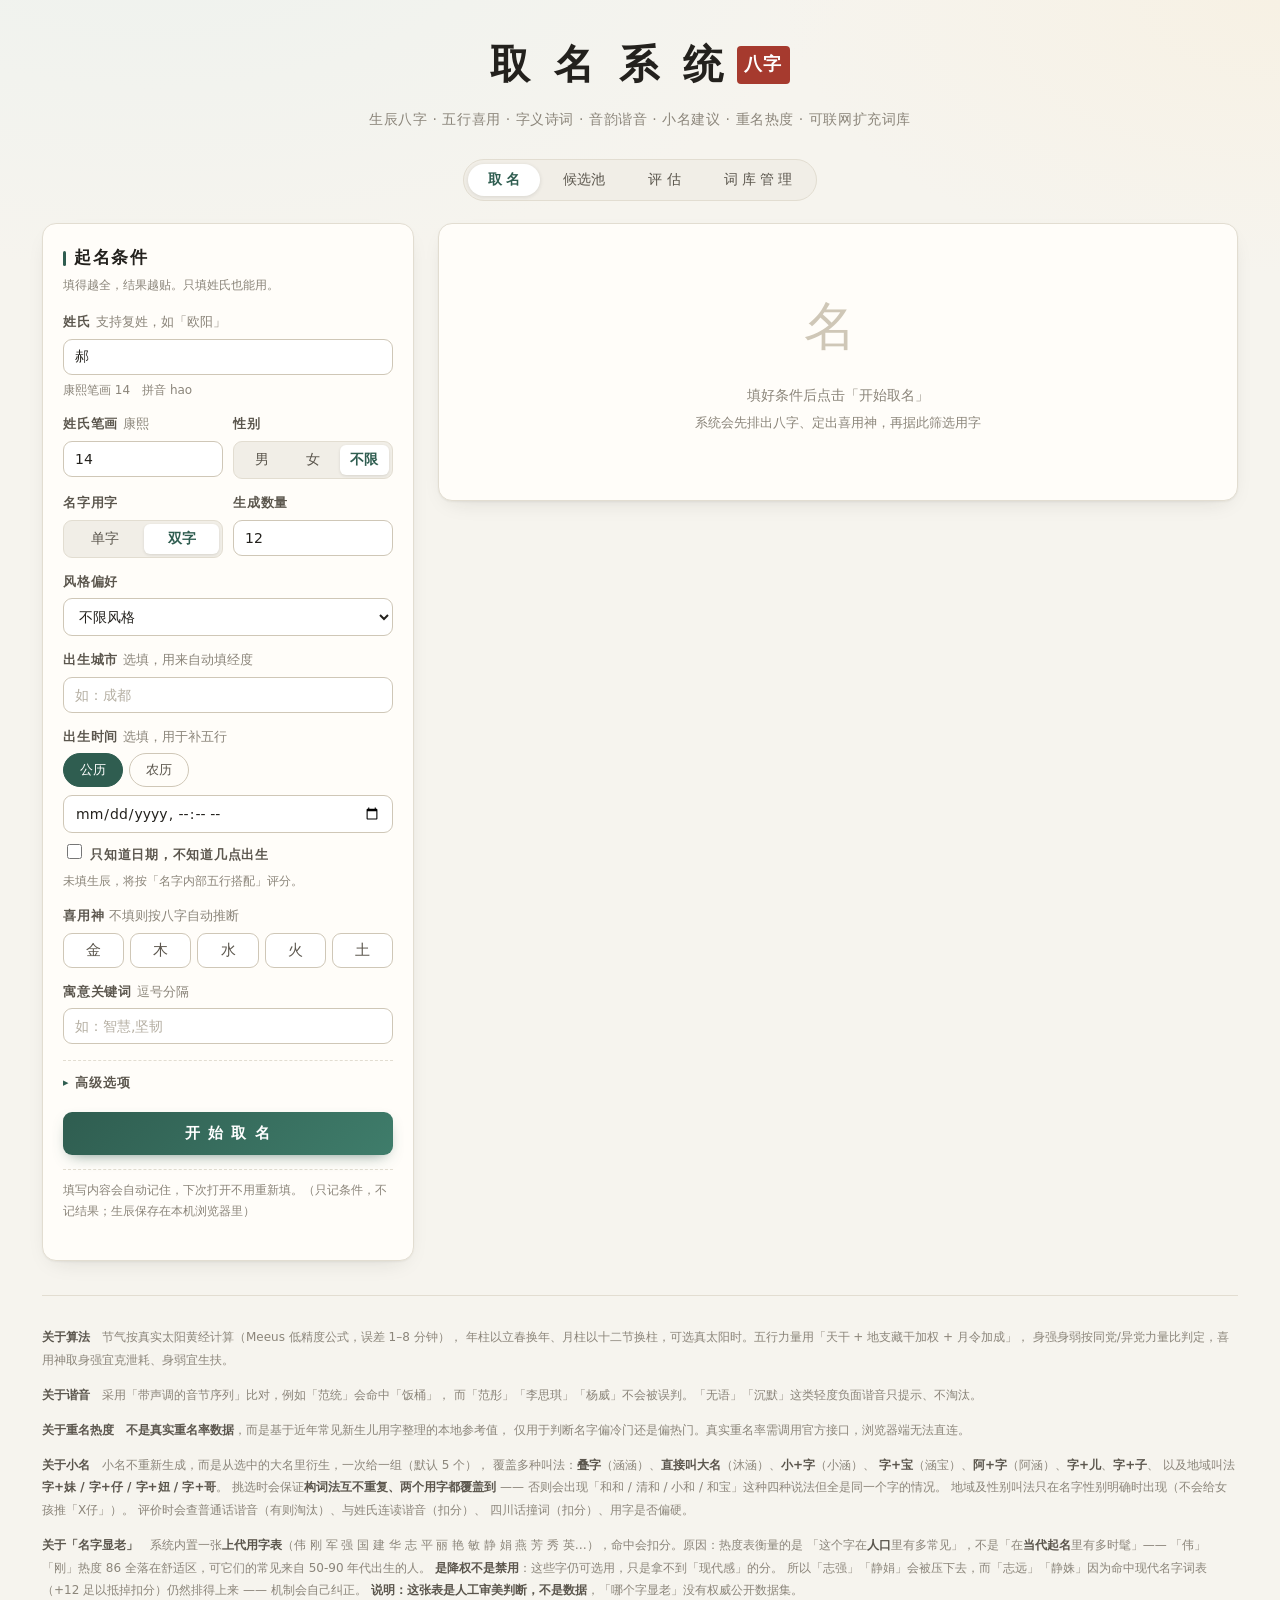
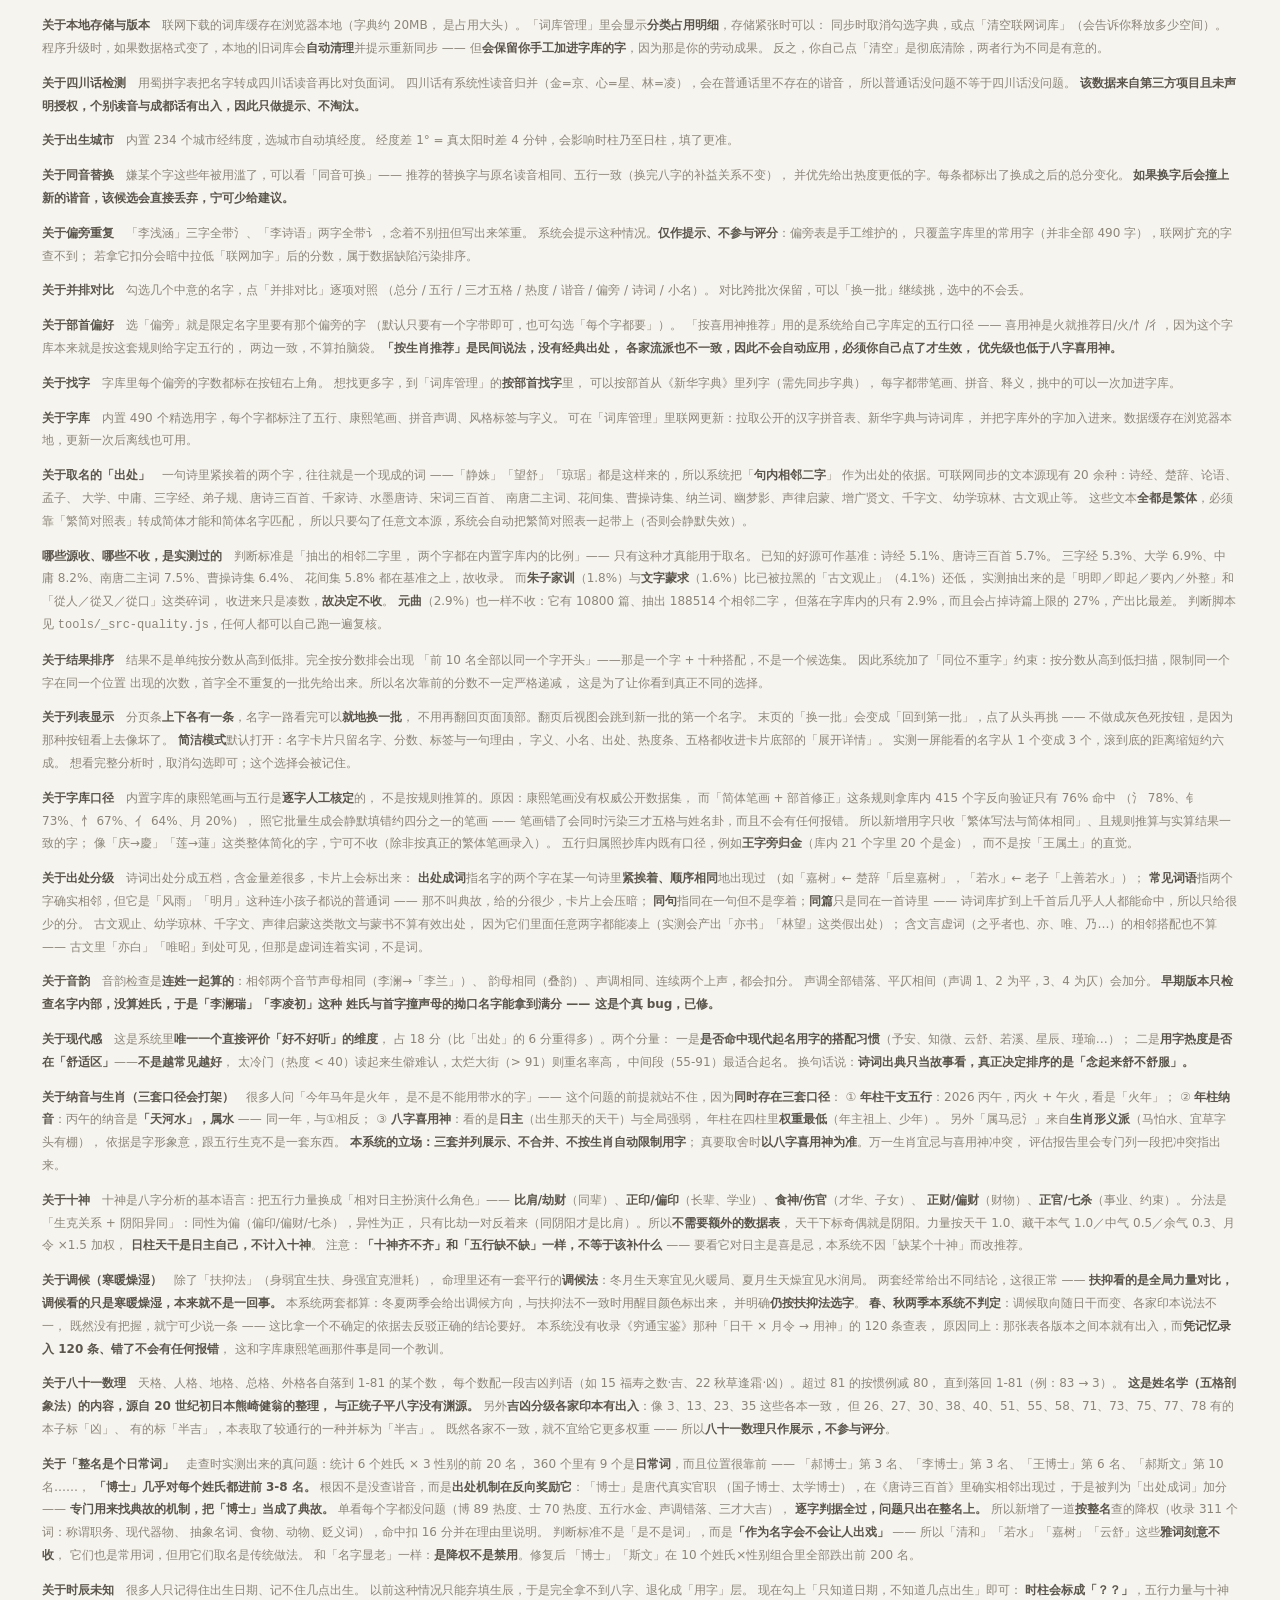
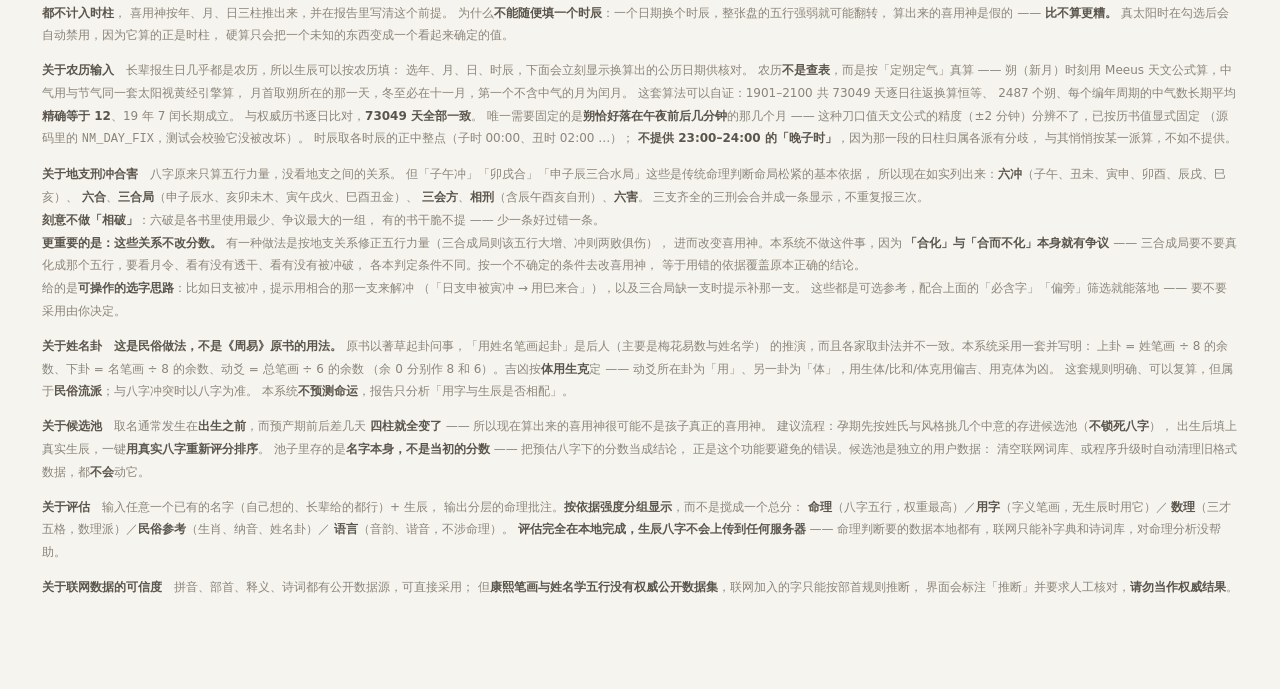
==== commit ac805b39: "扩充联网词库：补上三字经、四书、五代词等 9 种文本源 原来登记的诗词源里没有三字经，也缺四书、五代词——都是取名常用的出处。  新增（9 种，全部实测过）：   三字经、弟子规、大学、中庸、孟子、 " ====
--- a/web/index.html
+++ b/web/index.html
@@ -257,6 +257,25 @@
     <p><b>关于字库</b>　内置 <span class="lib-count">?</span> 个精选用字，每个字都标注了五行、康熙笔画、拼音声调、风格标签与字义。
        可在「词库管理」里联网更新：拉取公开的汉字拼音表、新华字典与诗词库，
        并把字库外的字加入进来。数据缓存在浏览器本地，更新一次后离线也可用。</p>
+    <p><b>关于取名的「出处」</b>　一句诗里紧挨着的两个字，往往就是一个现成的词
+       ——「静姝」「望舒」「琼琚」都是这样来的，所以系统把「<b>句内相邻二字</b>」
+       作为出处的依据。可联网同步的文本源现有 20 余种：诗经、楚辞、论语、孟子、
+       大学、中庸、三字经、弟子规、唐诗三百首、千家诗、水墨唐诗、宋词三百首、
+       南唐二主词、花间集、曹操诗集、纳兰词、幽梦影、声律启蒙、增广贤文、千字文、
+       幼学琼林、古文观止等。
+       这些文本<b>全都是繁体</b>，必须靠「繁简对照表」转成简体才能和简体名字匹配，
+       所以只要勾了任意文本源，系统会自动把繁简对照表一起带上（否则会静默失效）。</p>
+    <p><b>哪些源收、哪些不收，是实测过的</b>　判断标准是「抽出的相邻二字里，
+       两个字都在内置字库内的比例」—— 只有这种才真能用于取名。
+       已知的好源可作基准：诗经 5.1%、唐诗三百首 5.7%。
+       三字经 5.3%、大学 6.9%、中庸 8.2%、南唐二主词 7.5%、曹操诗集 6.4%、
+       花间集 5.8% 都在基准之上，故收录。
+       而<b>朱子家训</b>（1.8%）与<b>文字蒙求</b>（1.6%）比已被拉黑的「古文观止」（4.1%）还低，
+       实测抽出来的是「明即／即起／要內／外整」和「從人／從又／從口」这类碎词，
+       收进来只是凑数，<b>故决定不收</b>。
+       <b>元曲</b>（2.9%）也一样不收：它有 10800 篇、抽出 188514 个相邻二字，
+       但落在字库内的只有 2.9%，而且会占掉诗篇上限的 27%，产出比最差。
+       判断脚本见 <code>tools/_src-quality.js</code>，任何人都可以自己跑一遍复核。</p>
     <p><b>关于结果排序</b>　结果不是单纯按分数从高到低排。完全按分数排会出现
        「前 10 名全部以同一个字开头」——那是一个字 + 十种搭配，不是一个候选集。
        因此系统加了「同位不重字」约束：按分数从高到低扫描，限制同一个字在同一个位置
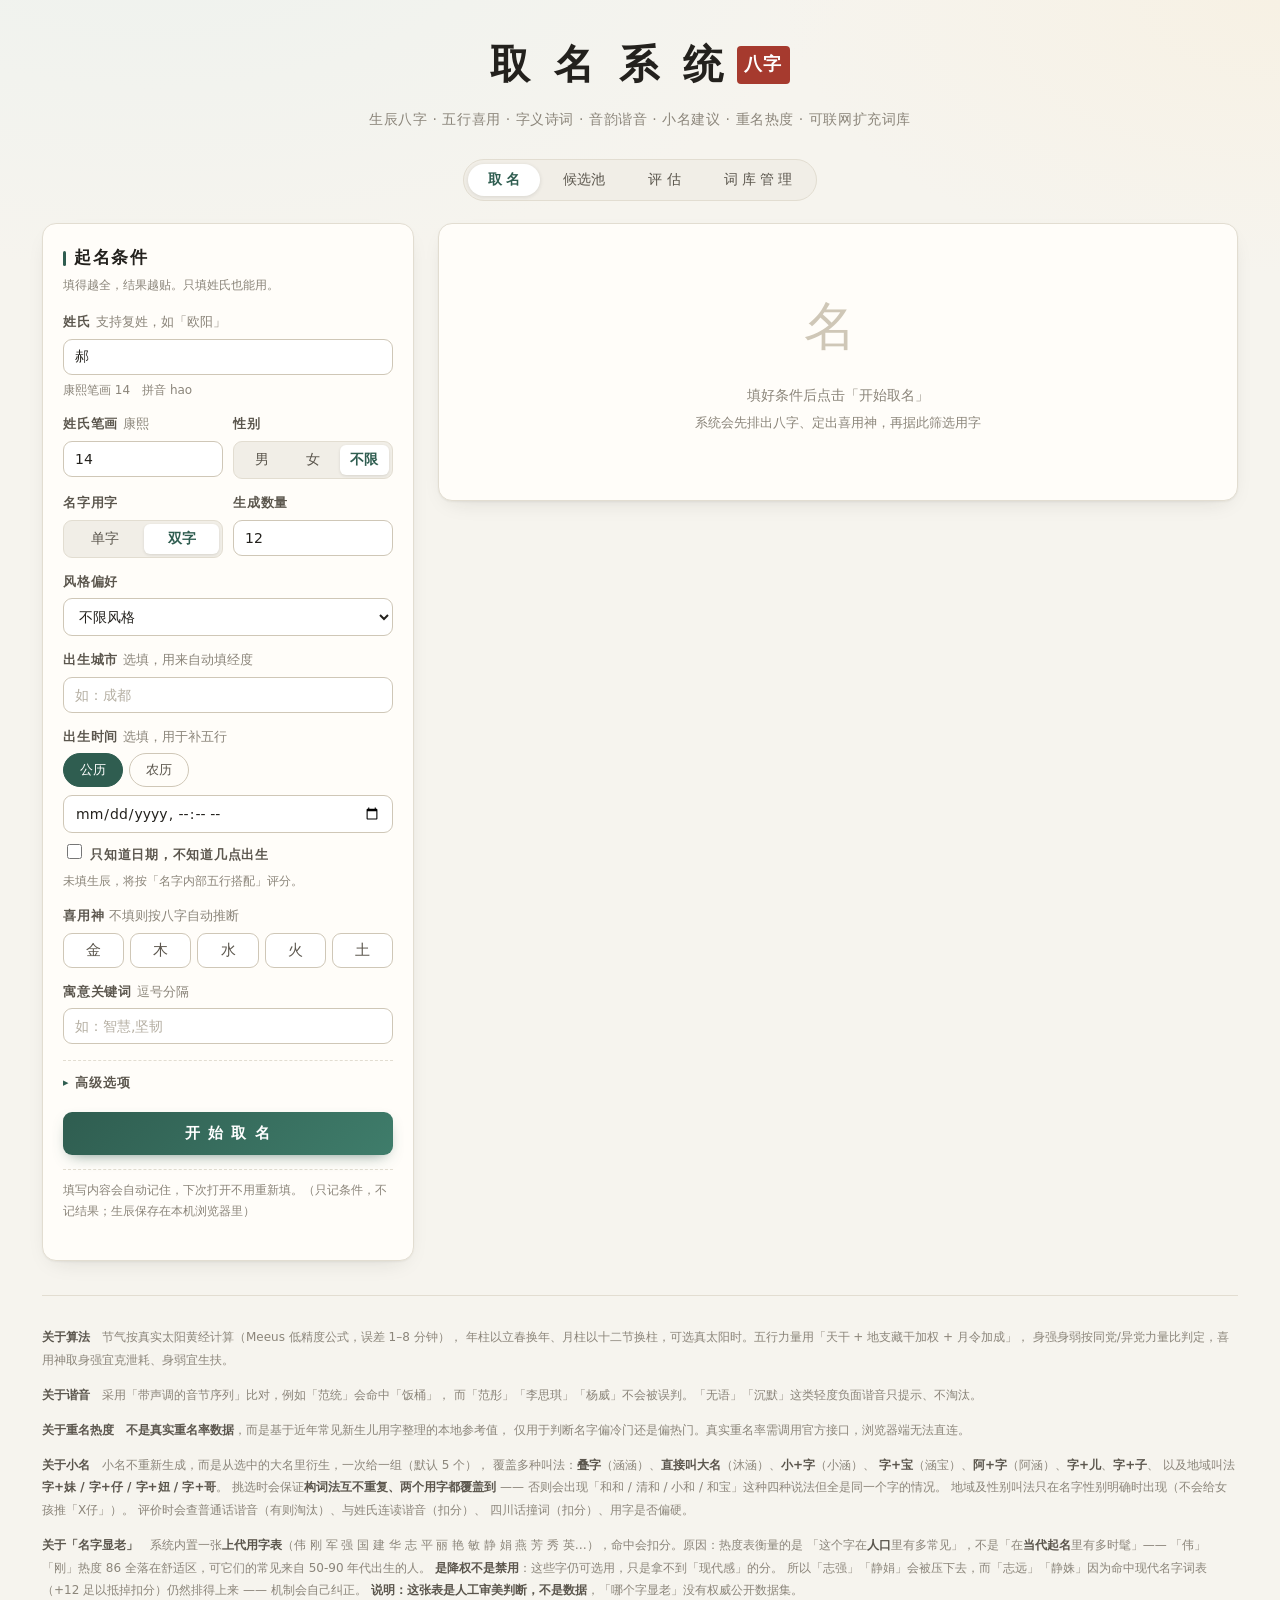
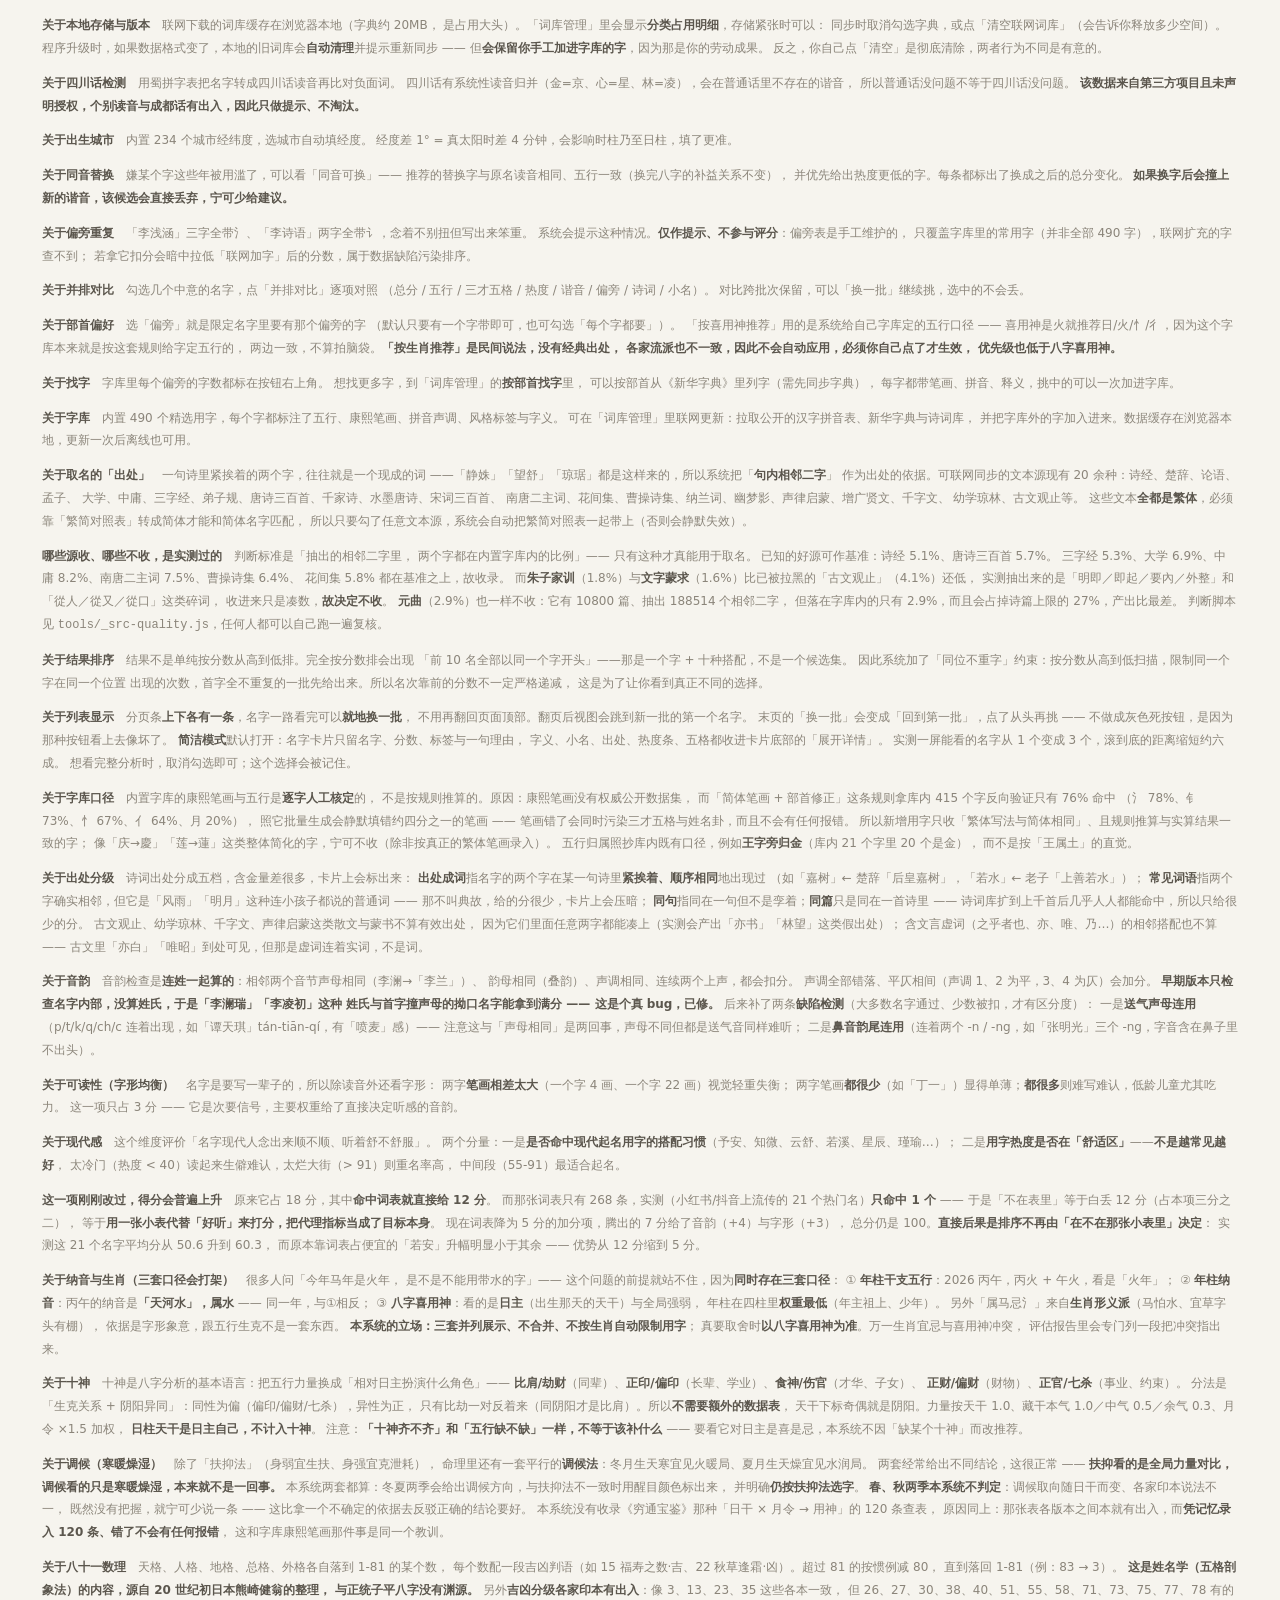
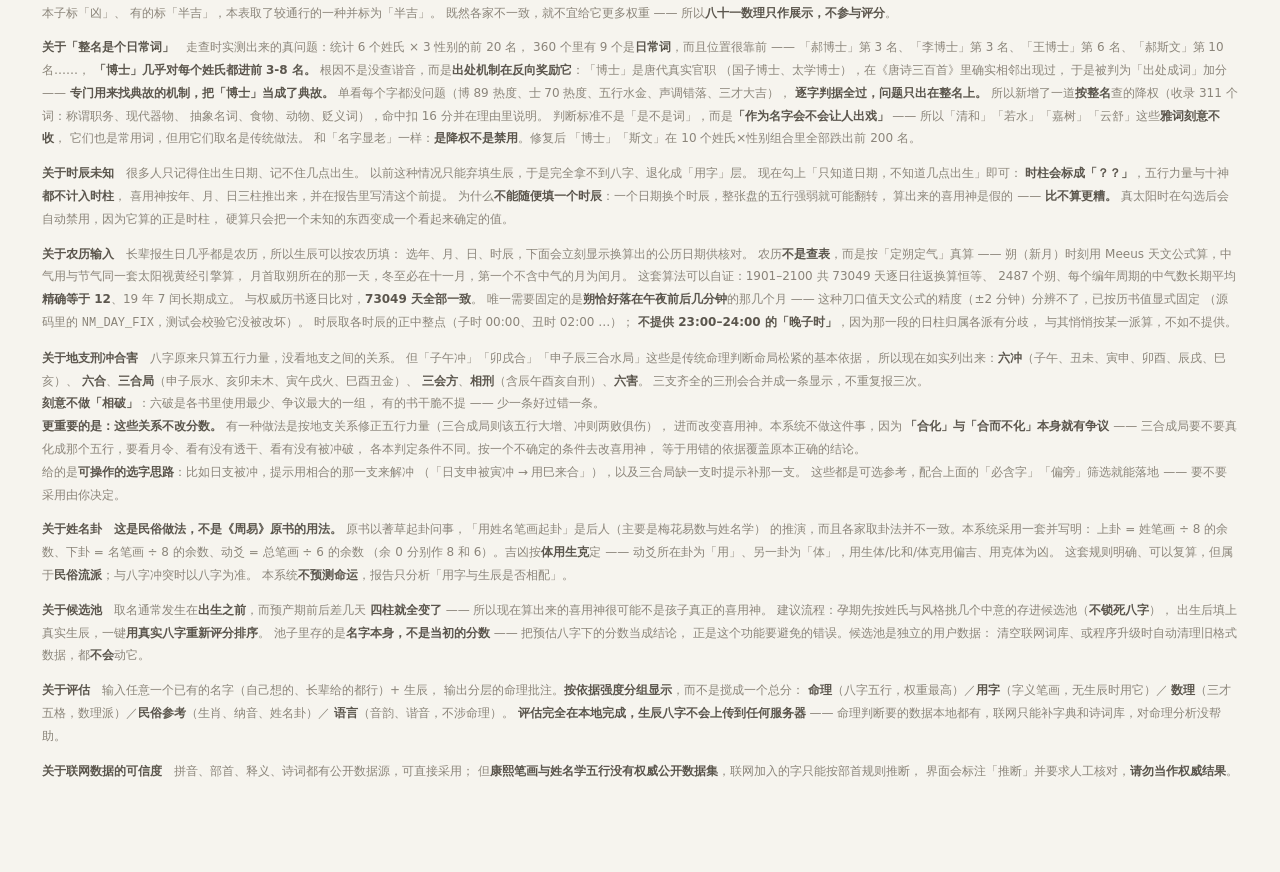
==== commit 513e08d7: "评分改权重：拆掉「现代感」白名单硬门控，音韵补两条缺陷检测 起因：网上流传的一批热门名（若霖/熠澄/奕霖/栩林/槿澄…）在本系统里 只拿到 25–34 分，而它们显然不是坏名字。  查证过程走了两次弯" ====
--- a/web/index.html
+++ b/web/index.html
@@ -314,14 +314,28 @@
        韵母相同（叠韵）、声调相同、连续两个上声，都会扣分。
        声调全部错落、平仄相间（声调 1、2 为平，3、4 为仄）会加分。
        <b>早期版本只检查名字内部，没算姓氏，于是「李澜瑞」「李凌初」这种
-       姓氏与首字撞声母的拗口名字能拿到满分 —— 这是个真 bug，已修。</b></p>
-    <p><b>关于现代感</b>　这是系统里<b>唯一一个直接评价「好不好听」的维度</b>，
-       占 18 分（比「出处」的 6 分重得多）。两个分量：
-       一是<b>是否命中现代起名用字的搭配习惯</b>（予安、知微、云舒、若溪、星辰、瑾瑜…）；
+       姓氏与首字撞声母的拗口名字能拿到满分 —— 这是个真 bug，已修。</b>
+       后来补了两条<b>缺陷检测</b>（大多数名字通过、少数被扣，才有区分度）：
+       一是<b>送气声母连用</b>（p/t/k/q/ch/c 连着出现，如「谭天琪」tán-tiān-qí，有「喷麦」感）——
+       注意这与「声母相同」是两回事，声母不同但都是送气音同样难听；
+       二是<b>鼻音韵尾连用</b>（连着两个 -n / -ng，如「张明光」三个 -ng，字音含在鼻子里不出头）。</p>
+    <p><b>关于可读性（字形均衡）</b>　名字是要写一辈子的，所以除读音外还看字形：
+       两字<b>笔画相差太大</b>（一个字 4 画、一个字 22 画）视觉轻重失衡；
+       两字笔画<b>都很少</b>（如「丁一」）显得单薄；<b>都很多</b>则难写难认，低龄儿童尤其吃力。
+       这一项只占 3 分 —— 它是次要信号，主要权重给了直接决定听感的音韵。</p>
+    <p><b>关于现代感</b>　这个维度评价「名字现代人念出来顺不顺、听着舒不舒服」。
+       两个分量：一是<b>是否命中现代起名用字的搭配习惯</b>（予安、知微、云舒、若溪、星辰、瑾瑜…）；
        二是<b>用字热度是否在「舒适区」</b>——<b>不是越常见越好</b>，
        太冷门（热度 &lt; 40）读起来生僻难认，太烂大街（&gt; 91）则重名率高，
-       中间段（55-91）最适合起名。
-       换句话说：<b>诗词出典只当故事看，真正决定排序的是「念起来舒不舒服」。</b></p>
+       中间段（55-91）最适合起名。</p>
+    <p><b>这一项刚刚改过，得分会普遍上升</b>　原来它占 18 分，其中<b>命中词表就直接给 12 分</b>。
+       而那张词表只有 268 条，实测（小红书/抖音上流传的 21 个热门名）<b>只命中 1 个</b> ——
+       于是「不在表里」等于白丢 12 分（占本项三分之二），
+       等于<b>用一张小表代替「好听」来打分，把代理指标当成了目标本身</b>。
+       现在词表降为 5 分的加分项，腾出的 7 分给了音韵（+4）与字形（+3），
+       总分仍是 100。<b>直接后果是排序不再由「在不在那张小表里」决定</b>：
+       实测这 21 个名字平均分从 50.6 升到 60.3，
+       而原本靠词表占便宜的「若安」升幅明显小于其余 —— 优势从 12 分缩到 5 分。</p>
     <p><b>关于纳音与生肖（三套口径会打架）</b>　很多人问「今年马年是火年，
        是不是不能用带水的字」—— 这个问题的前提就站不住，因为<b>同时存在三套口径</b>：
        ① <b>年柱干支五行</b>：2026 丙午，丙火 + 午火，看是「火年」；
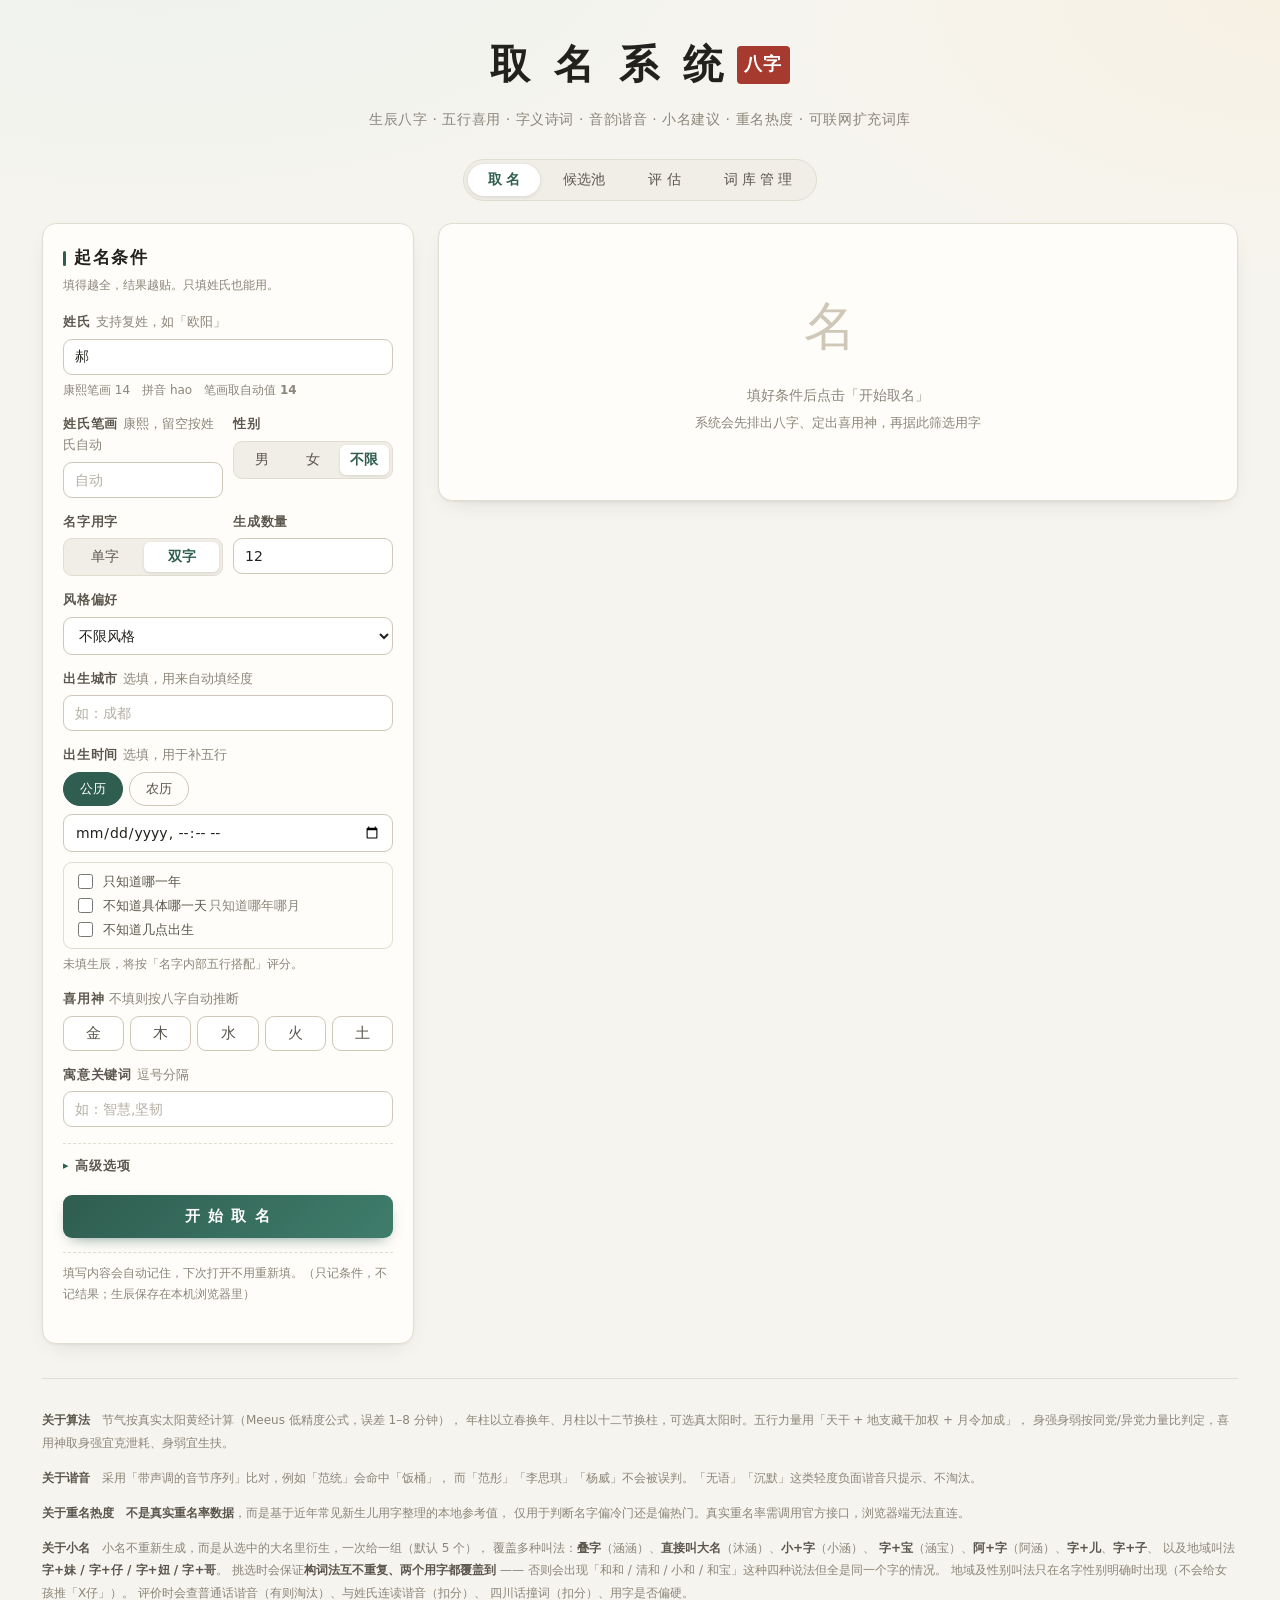
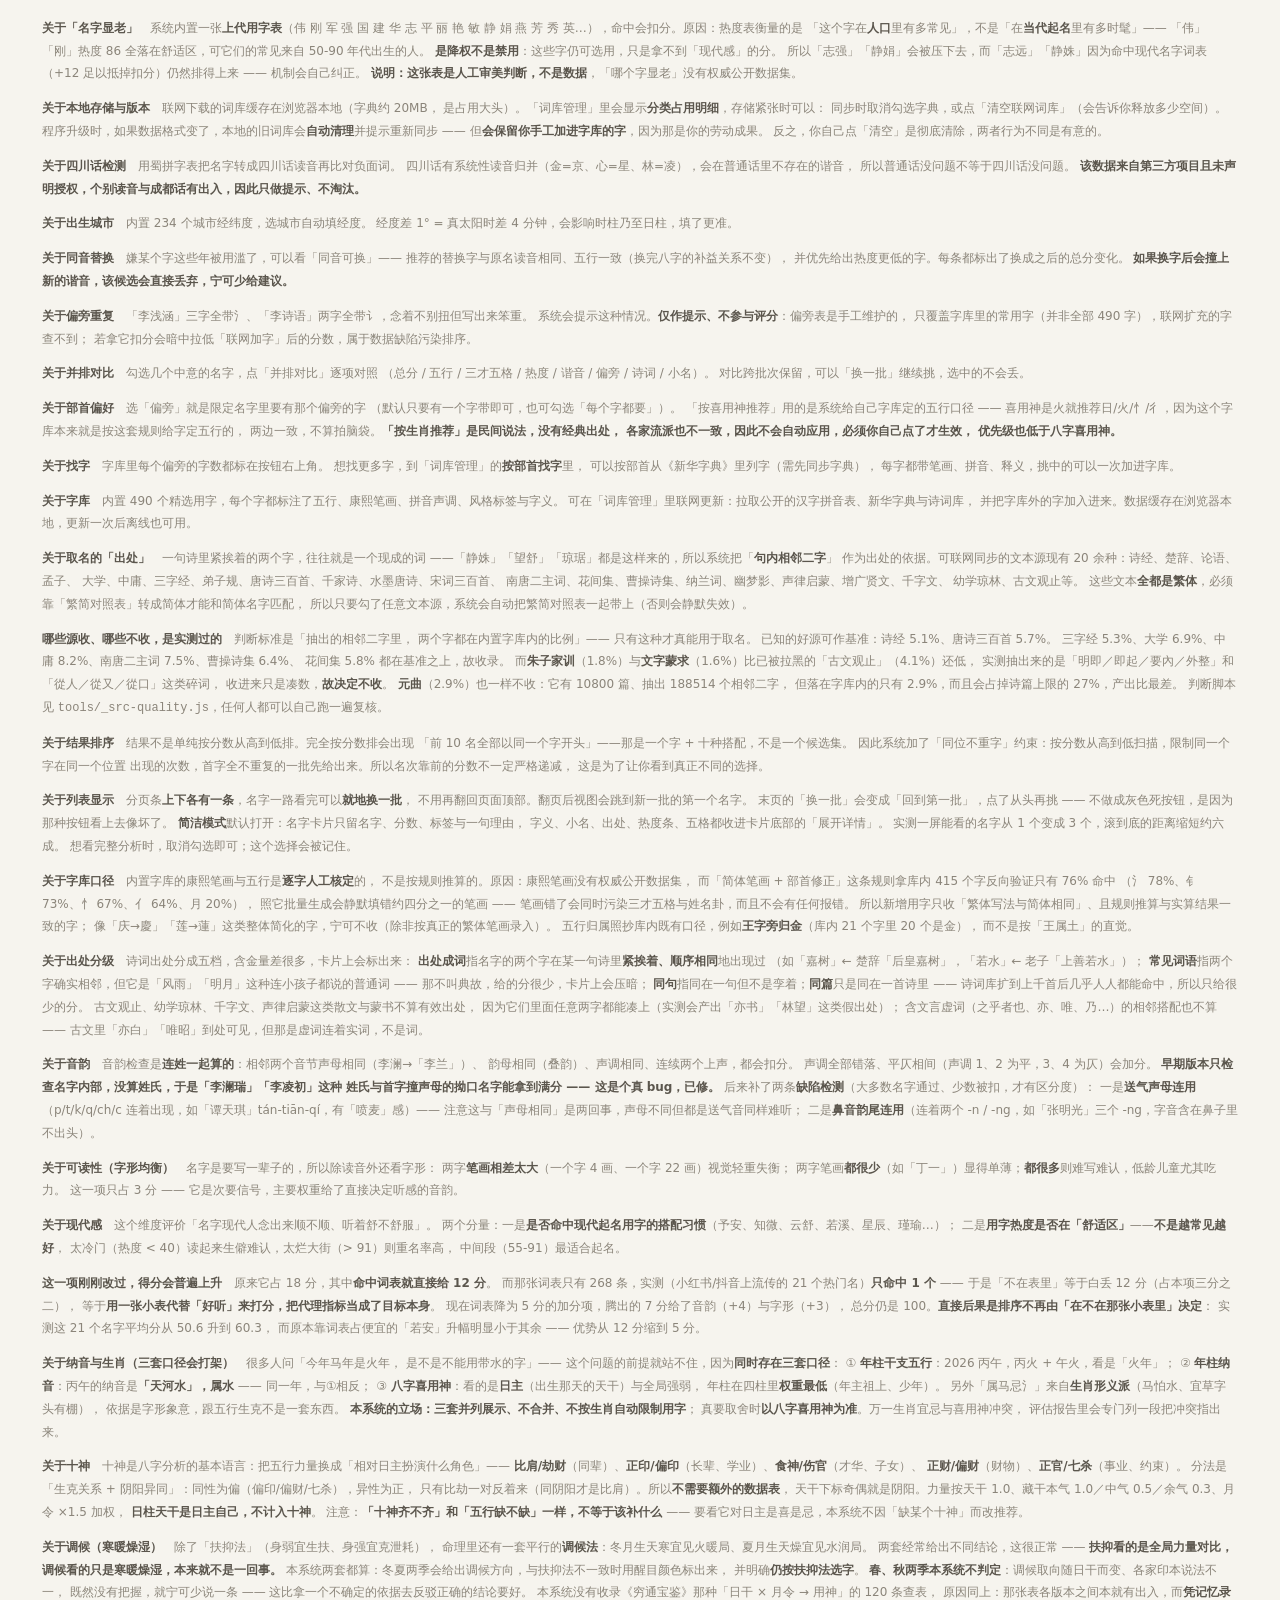
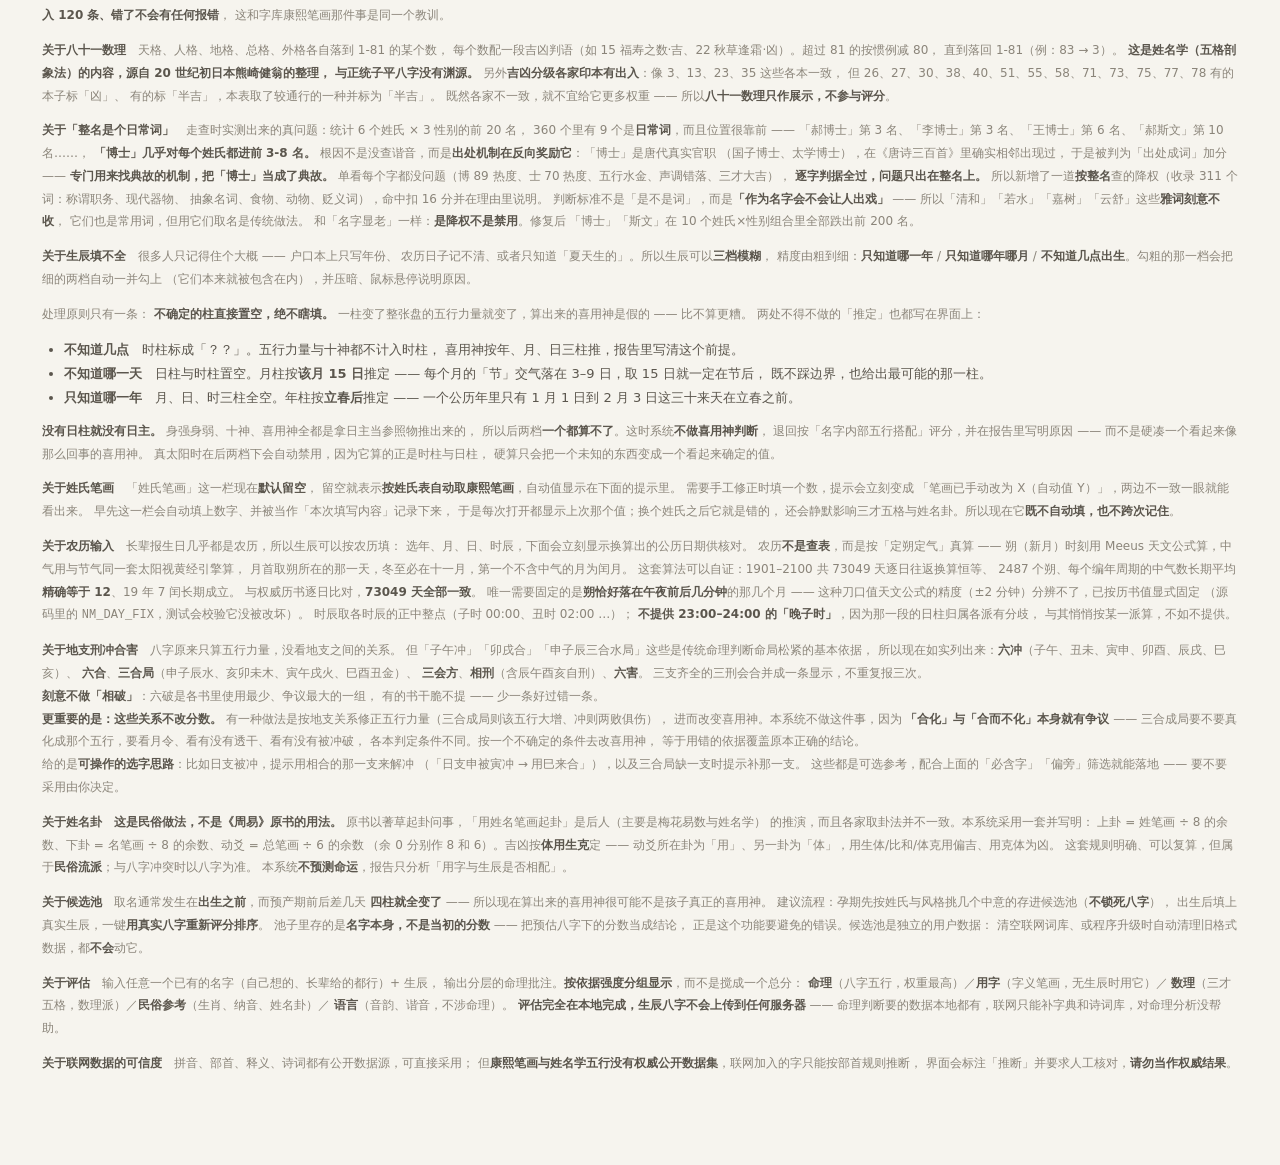
==== commit 99207127: "生辰可填「只知道哪一年 / 哪年哪月」；姓氏笔画不再自动填 生辰模糊三档   原来只有「不知道几点出生」一档，现在补上「不知道哪一天」与   「只知道哪一年」—— 户口本只记年份、农历日子记不清、只记" ====
--- a/web/index.html
+++ b/web/index.html
@@ -41,8 +41,8 @@
 
       <div class="row2">
         <div class="field">
-          <label for="strokes">姓氏笔画 <span class="sub">康熙</span></label>
-          <input type="number" id="strokes" min="1" max="40" value="7">
+          <label for="strokes">姓氏笔画 <span class="sub">康熙，留空按姓氏自动</span></label>
+          <input type="number" id="strokes" min="1" max="40" placeholder="自动">
         </div>
         <div class="field">
           <label>性别</label>
@@ -95,10 +95,25 @@
             <select id="lunarHour" aria-label="出生时辰"></select>
           </div>
         </div>
-        <label class="check" style="margin-top:8px">
-          <input type="checkbox" id="birthNoHour">
-          <span>只知道日期，不知道几点出生</span>
-        </label>
+        <!-- 只知道年份 / 只知道年月时，用这两个下拉代替精确日期。 -->
+        <div class="fuzzy-grid" id="fuzzyRow" hidden>
+          <select id="fuzzyYear" aria-label="出生年份"></select>
+          <select id="fuzzyMonth" aria-label="出生月份"></select>
+        </div>
+        <div class="fuzzy-checks" id="fuzzyChecks">
+          <label class="check">
+            <input type="checkbox" id="birthNoMonth">
+            <span>只知道哪一年</span>
+          </label>
+          <label class="check">
+            <input type="checkbox" id="birthNoDay">
+            <span>不知道具体哪一天<span class="sub">只知道哪年哪月</span></span>
+          </label>
+          <label class="check">
+            <input type="checkbox" id="birthNoHour">
+            <span>不知道几点出生</span>
+          </label>
+        </div>
         <p class="hint" id="lunarEcho" hidden style="margin:6px 0 0"></p>
         <p class="hint" id="baziHint" style="margin:6px 0 0"></p>
       </div>
@@ -392,15 +407,38 @@
        它们也是常用词，但用它们取名是传统做法。
        和「名字显老」一样：<b>是降权不是禁用</b>。修复后
        「博士」「斯文」在 10 个姓氏×性别组合里全部跌出前 200 名。</p>
-    <p><b>关于时辰未知</b>　很多人只记得住出生日期、记不住几点出生。
-       以前这种情况只能弃填生辰，于是完全拿不到八字、退化成「用字」层。
-       现在勾上「只知道日期，不知道几点出生」即可：
-       <b>时柱会标成「？？」</b>，五行力量与十神<b>都不计入时柱</b>，
-       喜用神按年、月、日三柱推出来，并在报告里写清这个前提。
-       为什么<b>不能随便填一个时辰</b>：一个日期换个时辰，整张盘的五行强弱就可能翻转，
-       算出来的喜用神是假的 —— <b>比不算更糟。</b>
-       真太阳时在勾选后会自动禁用，因为它算的正是时柱，
+    <p><b>关于生辰填不全</b>　很多人只记得住个大概 —— 户口本上只写年份、
+       农历日子记不清、或者只知道「夏天生的」。所以生辰可以<b>三档模糊</b>，
+       精度由粗到细：<b>只知道哪一年</b> / <b>只知道哪年哪月</b> /
+       <b>不知道几点出生</b>。勾粗的那一档会把细的两档自动一并勾上
+       （它们本来就被包含在内），并压暗、鼠标悬停说明原因。</p>
+    <p style="margin-top:10px">处理原则只有一条：
+       <b>不确定的柱直接置空，绝不瞎填。</b>
+       一柱变了整张盘的五行力量就变了，算出来的喜用神是假的 —— 比不算更糟。
+       两处不得不做的「推定」也都写在界面上：</p>
+    <ul style="margin:8px 0 0;padding-left:22px;color:var(--ink-2);font-size:13px;line-height:1.85">
+      <li><b>不知道几点</b>　时柱标成「？？」。五行力量与十神都不计入时柱，
+         喜用神按年、月、日三柱推，报告里写清这个前提。</li>
+      <li><b>不知道哪一天</b>　日柱与时柱置空。月柱按<b>该月 15 日</b>推定 ——
+         每个月的「节」交气落在 3–9 日，取 15 日就一定在节后，
+         既不踩边界，也给出最可能的那一柱。</li>
+      <li><b>只知道哪一年</b>　月、日、时三柱全空。年柱按<b>立春后</b>推定 ——
+         一个公历年里只有 1 月 1 日到 2 月 3 日这三十来天在立春之前。</li>
+    </ul>
+    <p style="margin-top:10px"><b>没有日柱就没有日主。</b>
+       身强身弱、十神、喜用神全都是拿日主当参照物推出来的，
+       所以后两档<b>一个都算不了</b>。这时系统<b>不做喜用神判断</b>，
+       退回按「名字内部五行搭配」评分，并在报告里写明原因 ——
+       而不是硬凑一个看起来像那么回事的喜用神。
+       真太阳时在后两档下会自动禁用，因为它算的正是时柱与日柱，
        硬算只会把一个未知的东西变成一个看起来确定的值。</p>
+    <p><b>关于姓氏笔画</b>　「姓氏笔画」这一栏现在<b>默认留空</b>，
+       留空就表示<b>按姓氏表自动取康熙笔画</b>，自动值显示在下面的提示里。
+       需要手工修正时填一个数，提示会立刻变成
+       「笔画已手动改为 X（自动值 Y）」，两边不一致一眼就能看出来。
+       早先这一栏会自动填上数字、并被当作「本次填写内容」记录下来，
+       于是每次打开都显示上次那个值；换个姓氏之后它就是错的，
+       还会静默影响三才五格与姓名卦。所以现在它<b>既不自动填，也不跨次记住</b>。</p>
     <p><b>关于农历输入</b>　长辈报生日几乎都是农历，所以生辰可以按农历填：
        选年、月、日、时辰，下面会立刻显示换算出的公历日期供核对。
        农历<b>不是查表</b>，而是按「定朔定气」真算 —— 朔（新月）时刻用
--- a/web/css/styles.css
+++ b/web/css/styles.css
@@ -2240,6 +2240,50 @@
 
 #lunarEcho b { color: var(--jade); }
 
+/* ---------- 「只知道哪一年 / 哪年哪月」的年·月下拉 ----------
+ * 与农历选择框同一套外观。用 flex 而不是固定两列网格，
+ * 因为「只知道年份」时月份那个下拉要整个隐藏，剩下的年份要占满一行。 */
+.fuzzy-grid {
+  display: flex;
+  gap: 6px;
+}
+
+.fuzzy-grid select {
+  flex: 1 1 0;
+  min-width: 0;
+  min-height: 38px;
+  padding: 0 8px;
+  border: 1px solid var(--line-strong);
+  border-radius: var(--radius-sm);
+  background: var(--paper-2);
+  color: var(--ink);
+  font-size: 14px;
+  font-family: inherit;
+}
+
+/* 三个「不确定」勾选框，装在一个浅底容器里。
+ * 目的是让它们看起来是**一组精度递减**的选项，
+ * 而不是三个互不相干的开关 —— 它们之间确实有包含关系。 */
+.fuzzy-checks {
+  display: flex;
+  flex-direction: column;
+  gap: 3px;
+  margin-top: 10px;
+  padding: 8px 10px;
+  border: 1px solid var(--line);
+  border-radius: var(--radius-sm);
+  background: var(--paper-2);
+}
+
+.fuzzy-checks .check { line-height: 1.55; }
+
+/* 被上一档连带勾上、且不允许用户单独取消的那两个。
+ * 压暗但仍可读 —— 直接 disabled 会让人以为坏了，
+ * 压暗加上 hint 才能说明「它为什么自己勾上了」。 */
+.fuzzy-checks .check.locked { opacity: .5; }
+
+.fuzzy-checks .check .sub { margin-left: 2px; }
+
 @media (max-width: 560px) {
   .lunar-grid { grid-template-columns: 1fr 1fr; }
   .cal-switch button { flex: 1 1 0; }
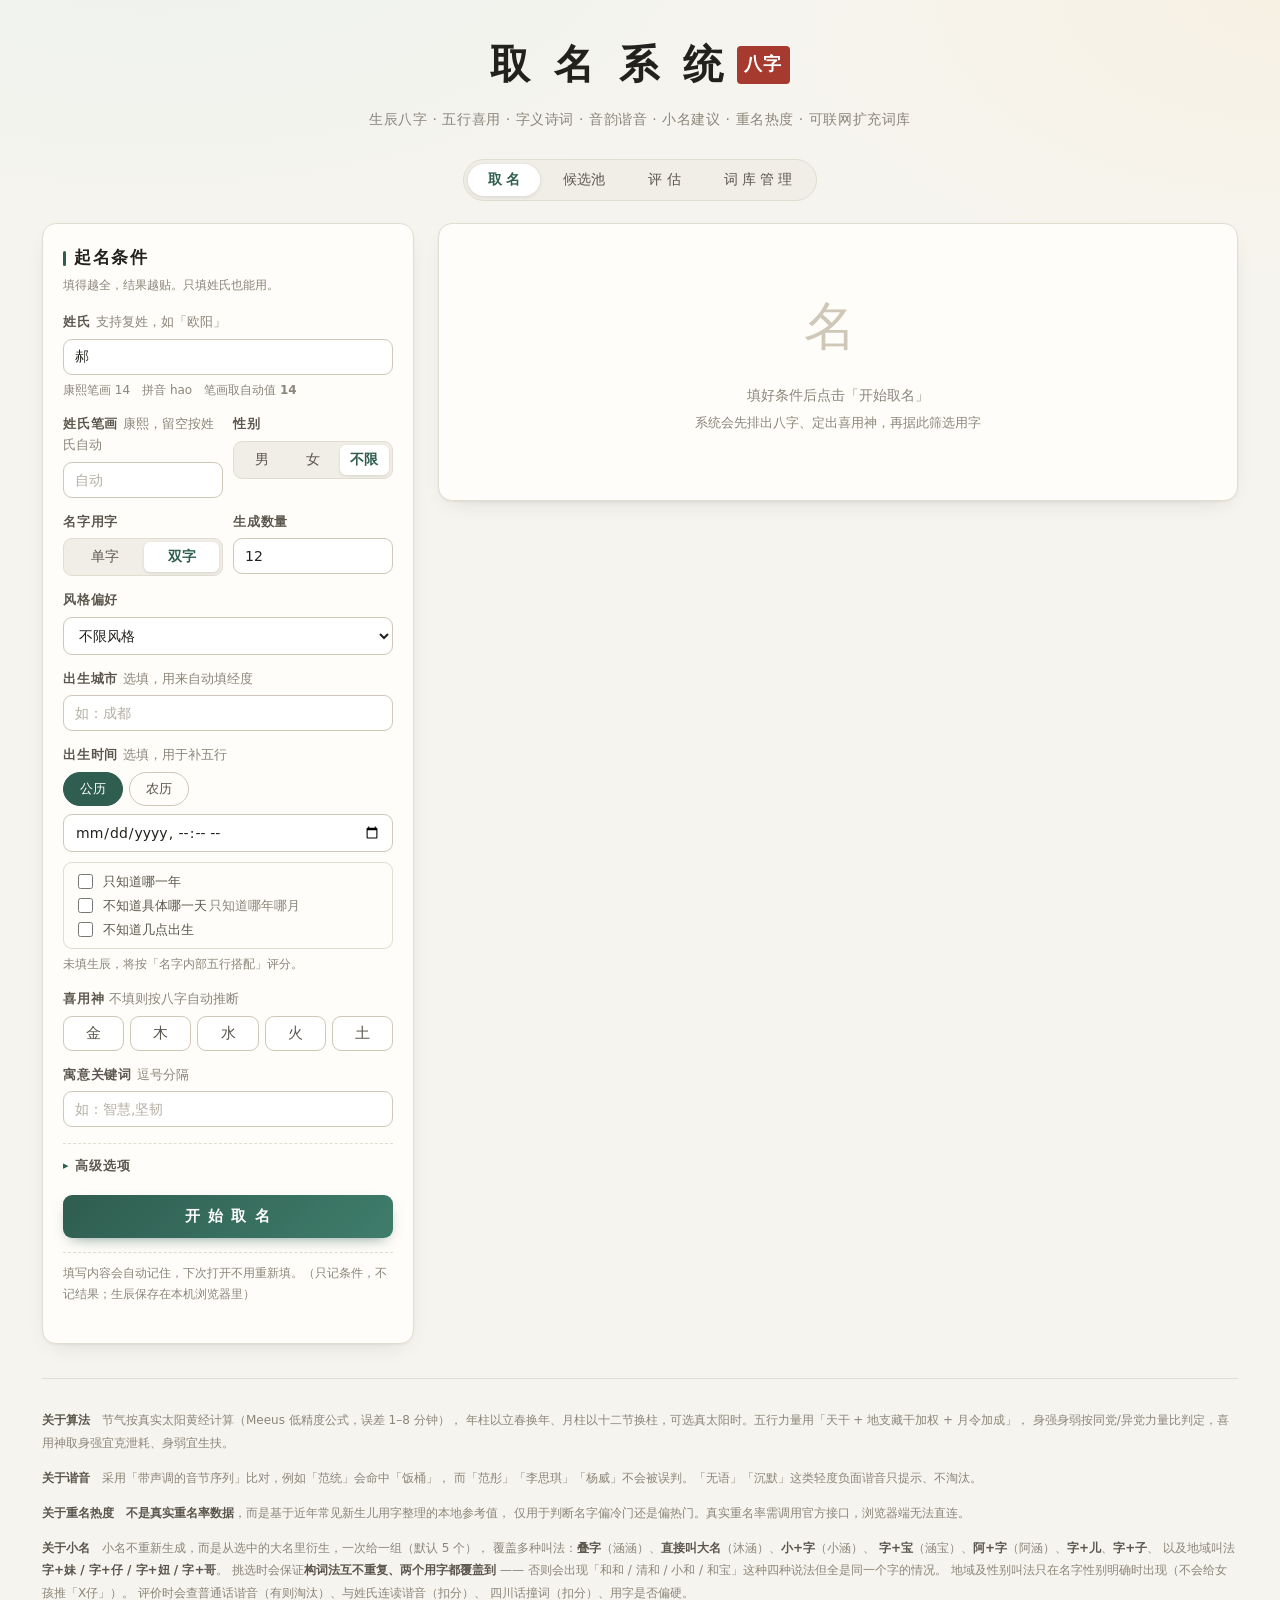
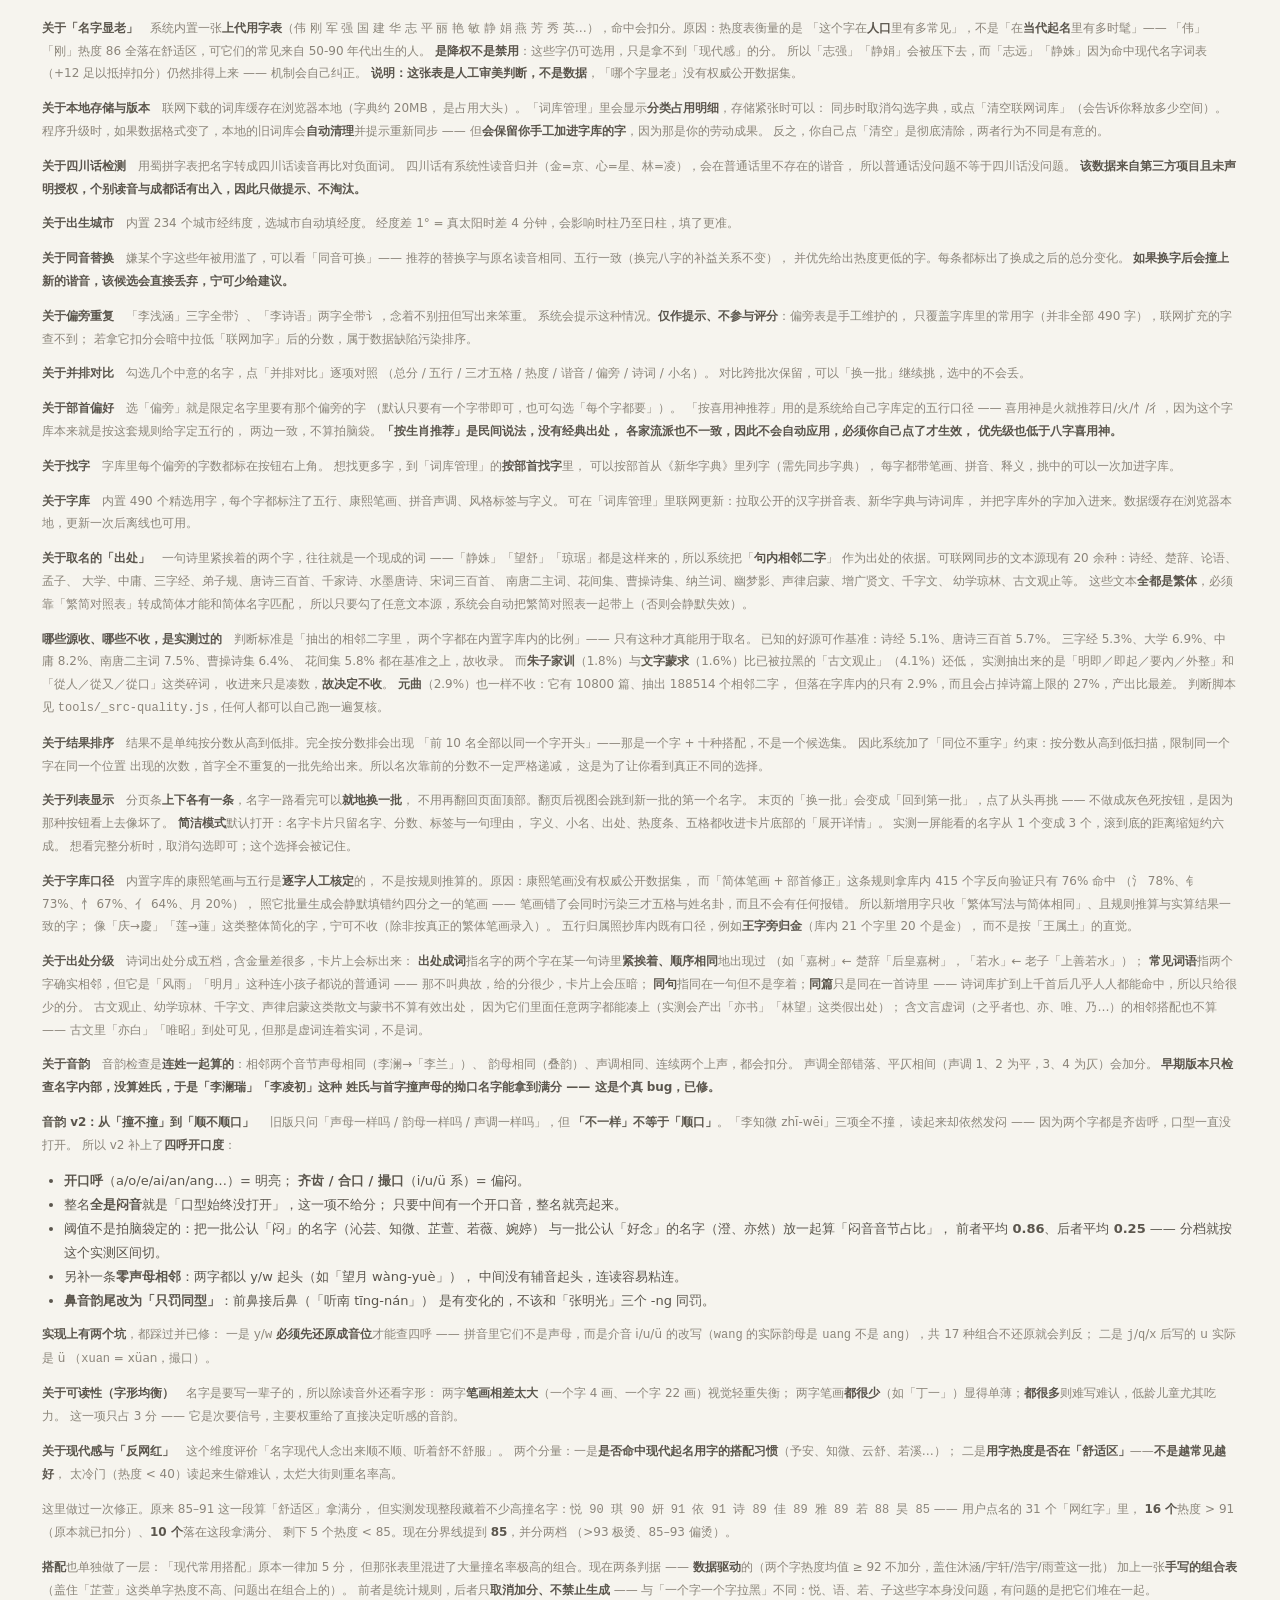
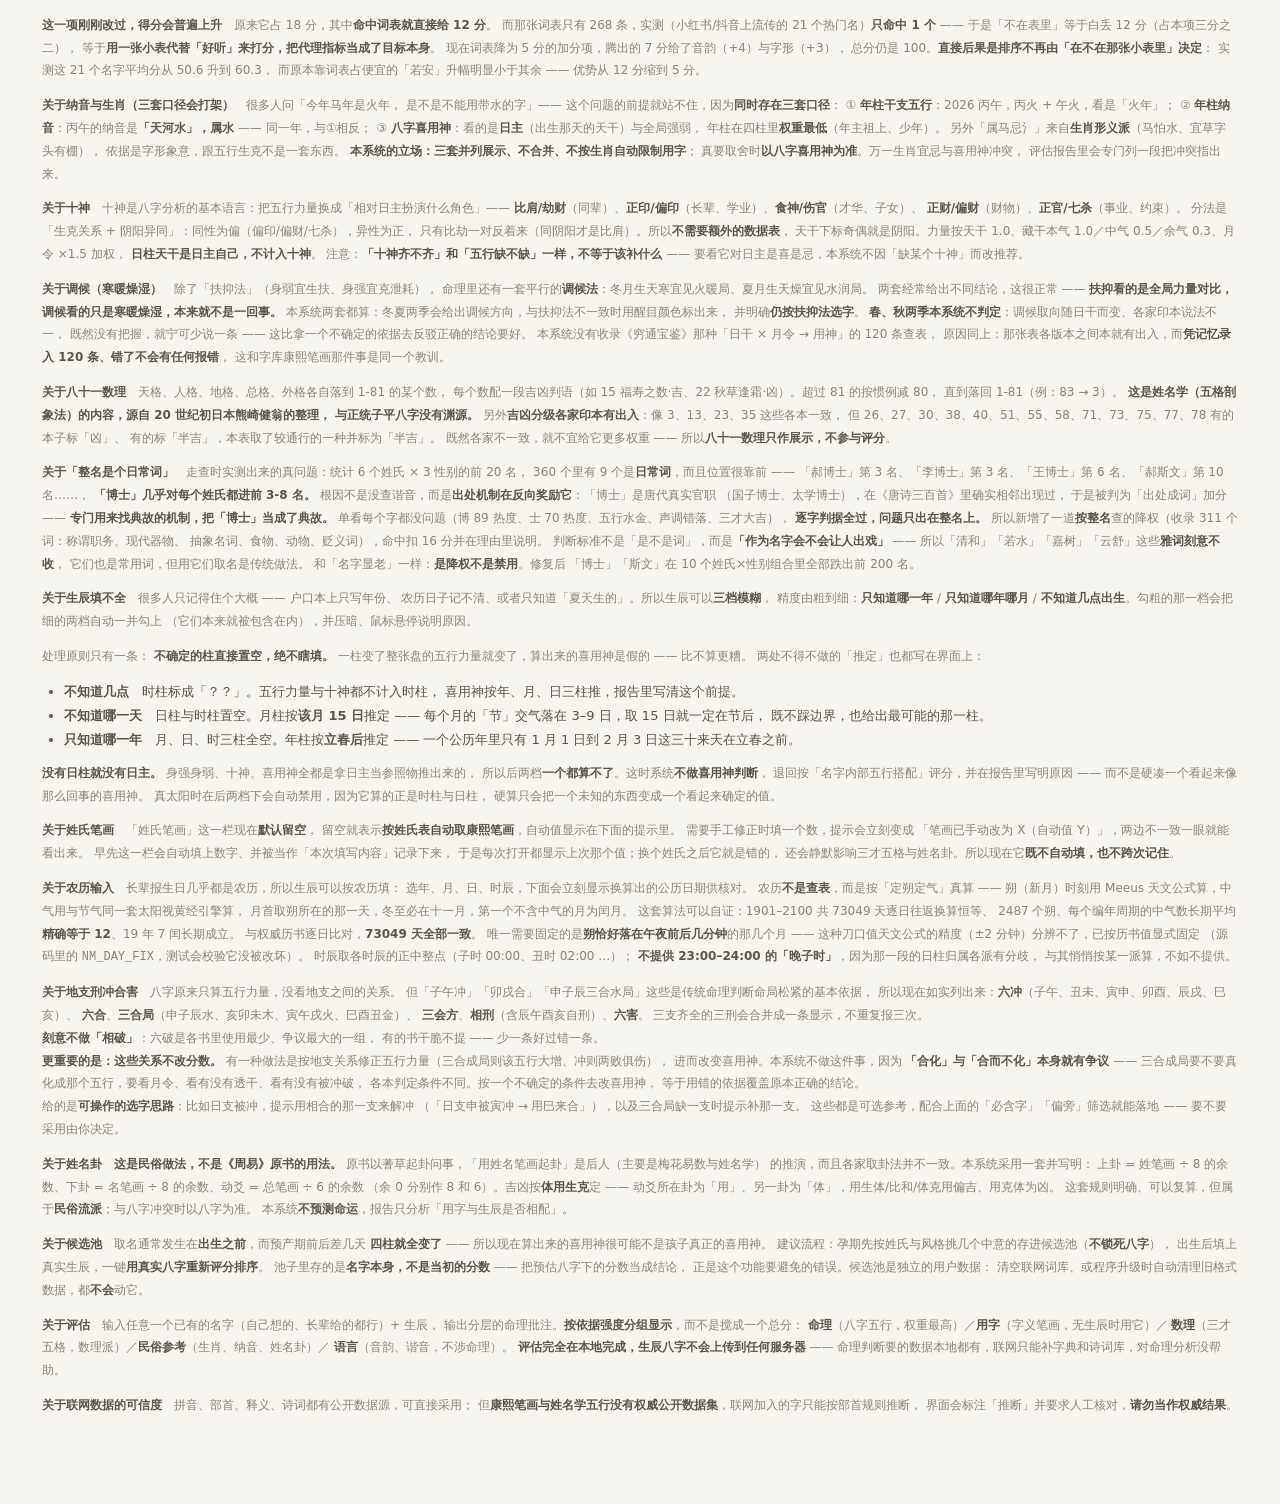
==== commit a21bef9f: "音韵 v2：从「撞不撞」到「顺不顺口」；反网红改为数据驱动 音韵 v2   旧版只问「声母一样吗 / 韵母一样吗 / 声调一样吗」，但   **「不一样」不等于「顺口」**。「李知微 zhī-wēi」" ====
--- a/web/index.html
+++ b/web/index.html
@@ -329,20 +329,51 @@
        韵母相同（叠韵）、声调相同、连续两个上声，都会扣分。
        声调全部错落、平仄相间（声调 1、2 为平，3、4 为仄）会加分。
        <b>早期版本只检查名字内部，没算姓氏，于是「李澜瑞」「李凌初」这种
-       姓氏与首字撞声母的拗口名字能拿到满分 —— 这是个真 bug，已修。</b>
-       后来补了两条<b>缺陷检测</b>（大多数名字通过、少数被扣，才有区分度）：
-       一是<b>送气声母连用</b>（p/t/k/q/ch/c 连着出现，如「谭天琪」tán-tiān-qí，有「喷麦」感）——
-       注意这与「声母相同」是两回事，声母不同但都是送气音同样难听；
-       二是<b>鼻音韵尾连用</b>（连着两个 -n / -ng，如「张明光」三个 -ng，字音含在鼻子里不出头）。</p>
+       姓氏与首字撞声母的拗口名字能拿到满分 —— 这是个真 bug，已修。</b></p>
+    <p style="margin-top:10px"><b>音韵 v2：从「撞不撞」到「顺不顺口」</b>　
+       旧版只问「声母一样吗 / 韵母一样吗 / 声调一样吗」，但
+       <b>「不一样」不等于「顺口」</b>。「李知微 zhī-wēi」三项全不撞，
+       读起来却依然发闷 —— 因为两个字都是<span class="sub">齐齿呼</span>，口型一直没打开。
+       所以 v2 补上了<b>四呼开口度</b>：</p>
+    <ul style="margin:8px 0 0;padding-left:22px;color:var(--ink-2);font-size:13px;line-height:1.85">
+      <li><b>开口呼</b>（a/o/e/ai/an/ang…）= 明亮；
+          <b>齐齿 / 合口 / 撮口</b>（i/u/ü 系）= 偏闷。</li>
+      <li>整名<b>全是闷音</b>就是「口型始终没打开」，这一项不给分；
+          只要中间有一个开口音，整名就亮起来。</li>
+      <li>阈值不是拍脑袋定的：把一批公认「闷」的名字（沁芸、知微、芷萱、若薇、婉婷）
+          与一批公认「好念」的名字（澄、亦然）放一起算「闷音音节占比」，
+          前者平均 <b>0.86</b>、后者平均 <b>0.25</b> —— 分档就按这个实测区间切。</li>
+      <li>另补一条<b>零声母相邻</b>：两字都以 y/w 起头（如「望月 wàng-yuè」），
+          中间没有辅音起头，连读容易粘连。</li>
+      <li><b>鼻音韵尾改为「只罚同型」</b>：前鼻接后鼻（「听南 tīng-nán」）
+          是有变化的，不该和「张明光」三个 -ng 同罚。</li>
+    </ul>
+    <p style="margin-top:10px"><b>实现上有两个坑</b>，都踩过并已修：
+       一是 <code>y</code>/<code>w</code> <b>必须先还原成音位</b>才能查四呼 ——
+       拼音里它们不是声母，而是介音 i/u/ü 的改写（<code>wang</code> 的实际韵母是
+       <code>uang</code> 不是 <code>ang</code>），共 17 种组合不还原就会判反；
+       二是 <code>j</code>/<code>q</code>/<code>x</code> 后写的 u 实际是 ü
+       （<code>xuan</code> = xüan，撮口）。</p>
     <p><b>关于可读性（字形均衡）</b>　名字是要写一辈子的，所以除读音外还看字形：
        两字<b>笔画相差太大</b>（一个字 4 画、一个字 22 画）视觉轻重失衡；
        两字笔画<b>都很少</b>（如「丁一」）显得单薄；<b>都很多</b>则难写难认，低龄儿童尤其吃力。
        这一项只占 3 分 —— 它是次要信号，主要权重给了直接决定听感的音韵。</p>
-    <p><b>关于现代感</b>　这个维度评价「名字现代人念出来顺不顺、听着舒不舒服」。
-       两个分量：一是<b>是否命中现代起名用字的搭配习惯</b>（予安、知微、云舒、若溪、星辰、瑾瑜…）；
+    <p><b>关于现代感与「反网红」</b>　这个维度评价「名字现代人念出来顺不顺、听着舒不舒服」。
+       两个分量：一是<b>是否命中现代起名用字的搭配习惯</b>（予安、知微、云舒、若溪…）；
        二是<b>用字热度是否在「舒适区」</b>——<b>不是越常见越好</b>，
-       太冷门（热度 &lt; 40）读起来生僻难认，太烂大街（&gt; 91）则重名率高，
-       中间段（55-91）最适合起名。</p>
+       太冷门（热度 &lt; 40）读起来生僻难认，太烂大街则重名率高。</p>
+    <p style="margin-top:10px">这里做过一次修正。原来 85–91 这一段算「舒适区」拿满分，
+       但实测发现整段藏着不少高撞名字：<code>悦 90 琪 90 妍 91 依 91
+       诗 89 佳 89 雅 89 若 88 昊 85</code> —— 用户点名的 31 个「网红字」里，
+       <b>16 个</b>热度 &gt; 91（原本就已扣分）、<b>10 个</b>落在这段拿满分、
+       剩下 5 个热度 &lt; 85。现在分界线提到 <b>85</b>，并分两档
+       （&gt;93 极烫、85–93 偏烫）。</p>
+    <p style="margin-top:10px"><b>搭配</b>也单独做了一层：「现代常用搭配」原本一律加 5 分，
+       但那张表里混进了大量撞名率极高的组合。现在两条判据 ——
+       <b>数据驱动</b>的（两个字热度均值 ≥ 92 不加分，盖住沐涵/宇轩/浩宇/雨萱这一批）
+       加上一张<b>手写的组合表</b>（盖住「芷萱」这类单字热度不高、问题出在组合上的）。
+       前者是统计规则，后者只<b>取消加分、不禁止生成</b> ——
+       与「一个字一个字拉黑」不同：悦、语、若、子这些字本身没问题，有问题的是把它们堆在一起。</p>
     <p><b>这一项刚刚改过，得分会普遍上升</b>　原来它占 18 分，其中<b>命中词表就直接给 12 分</b>。
        而那张词表只有 268 条，实测（小红书/抖音上流传的 21 个热门名）<b>只命中 1 个</b> ——
        于是「不在表里」等于白丢 12 分（占本项三分之二），
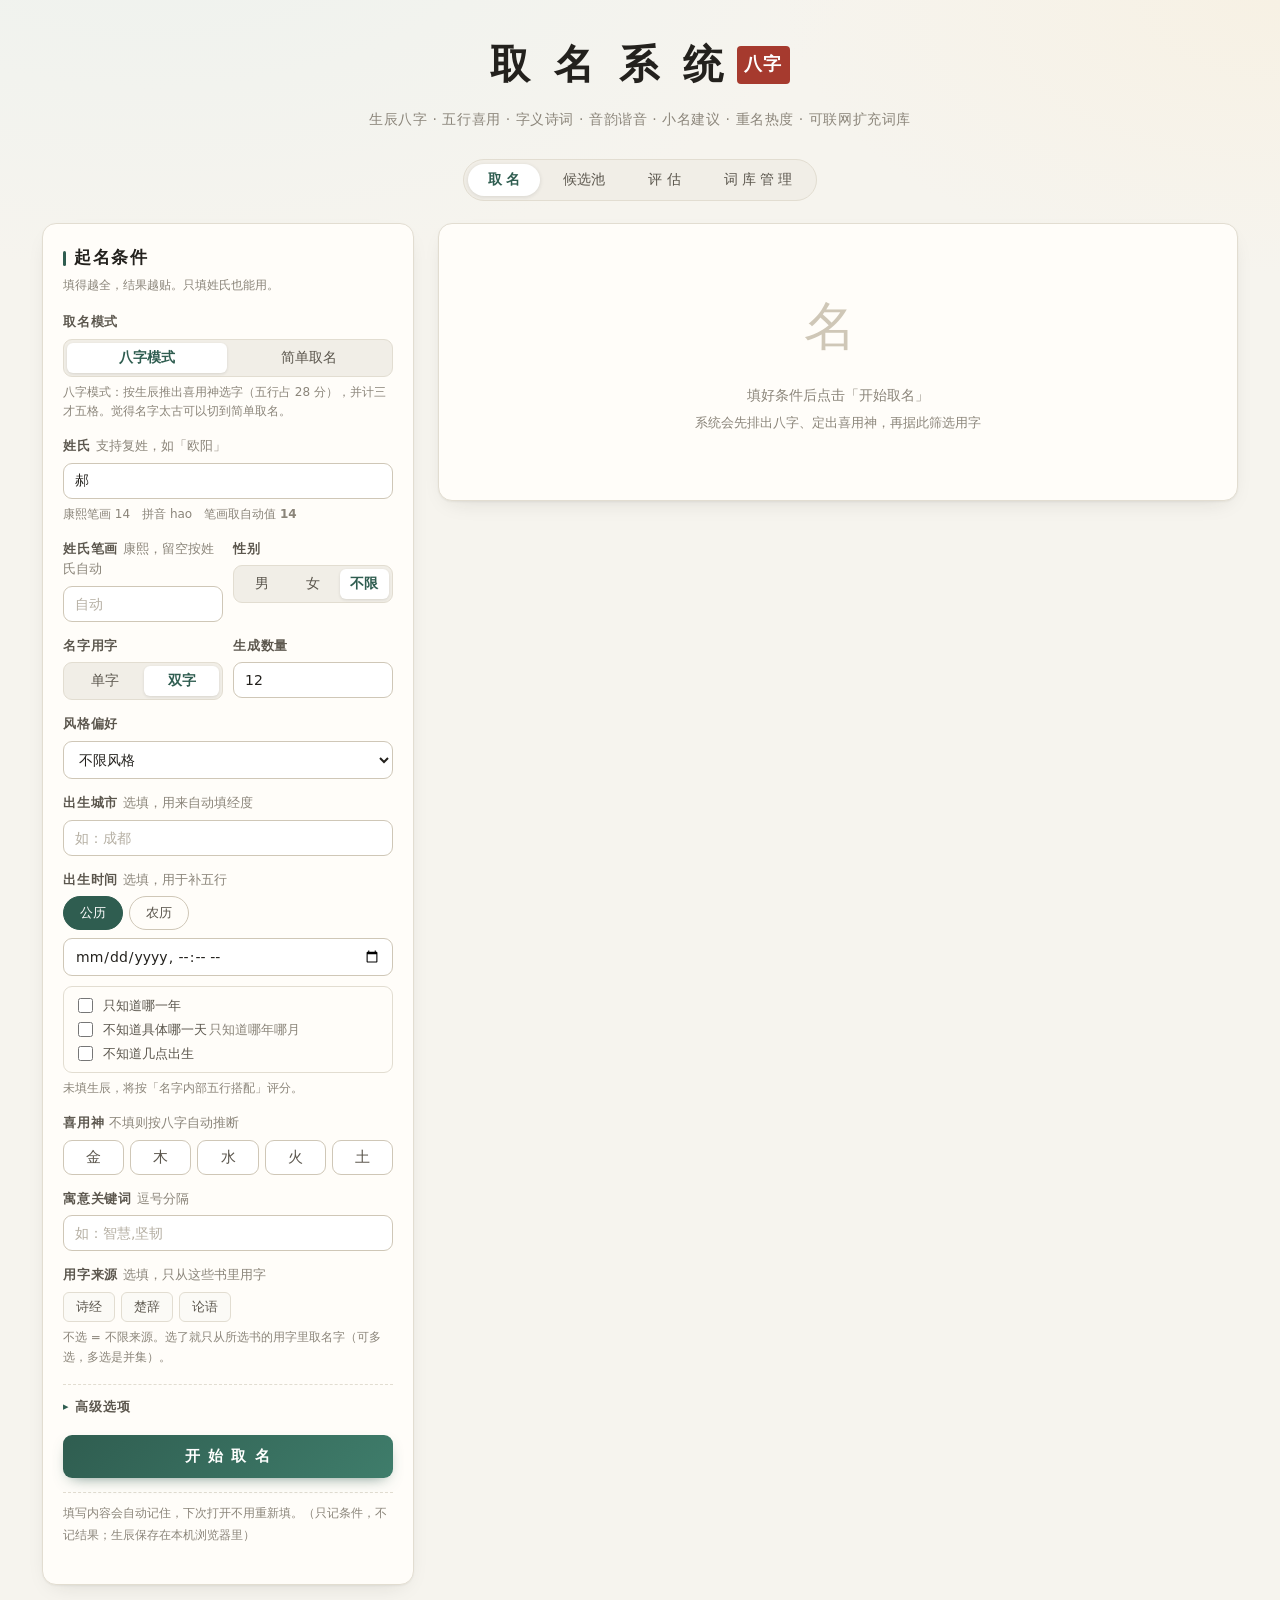
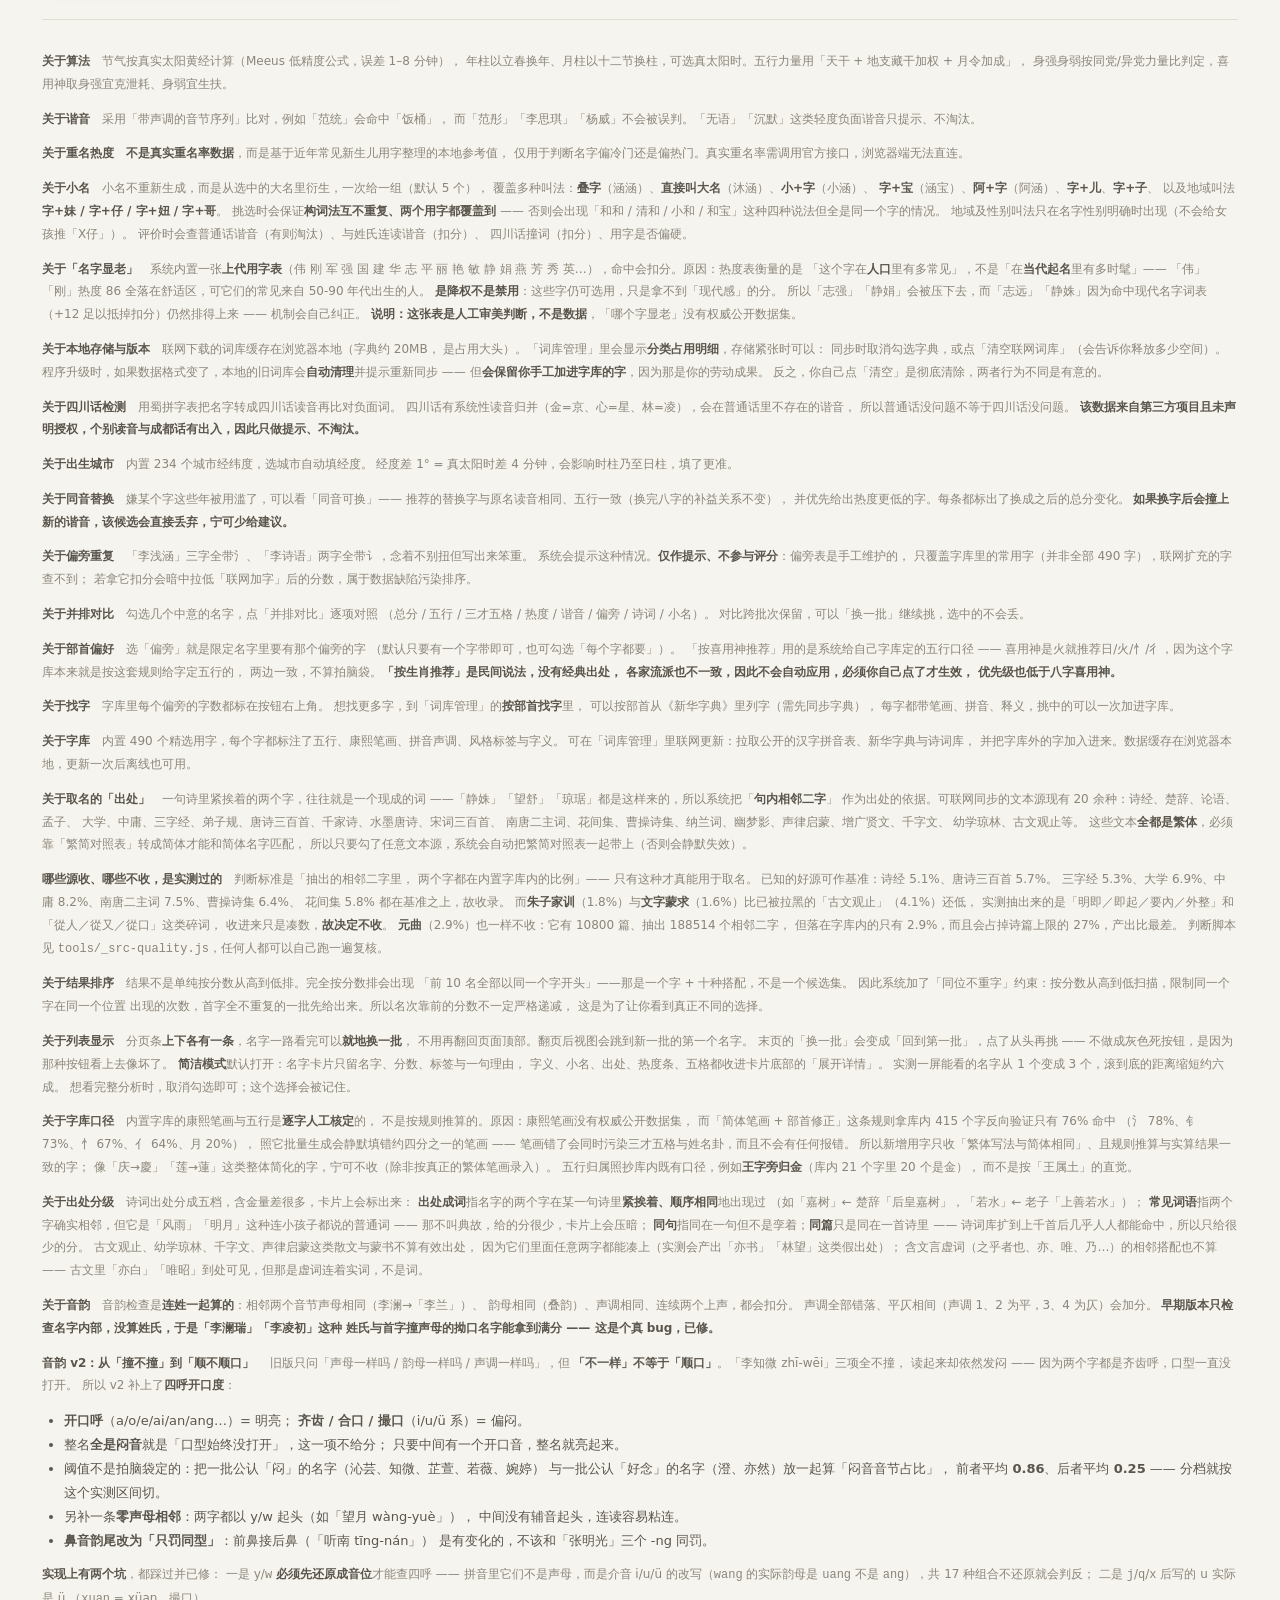
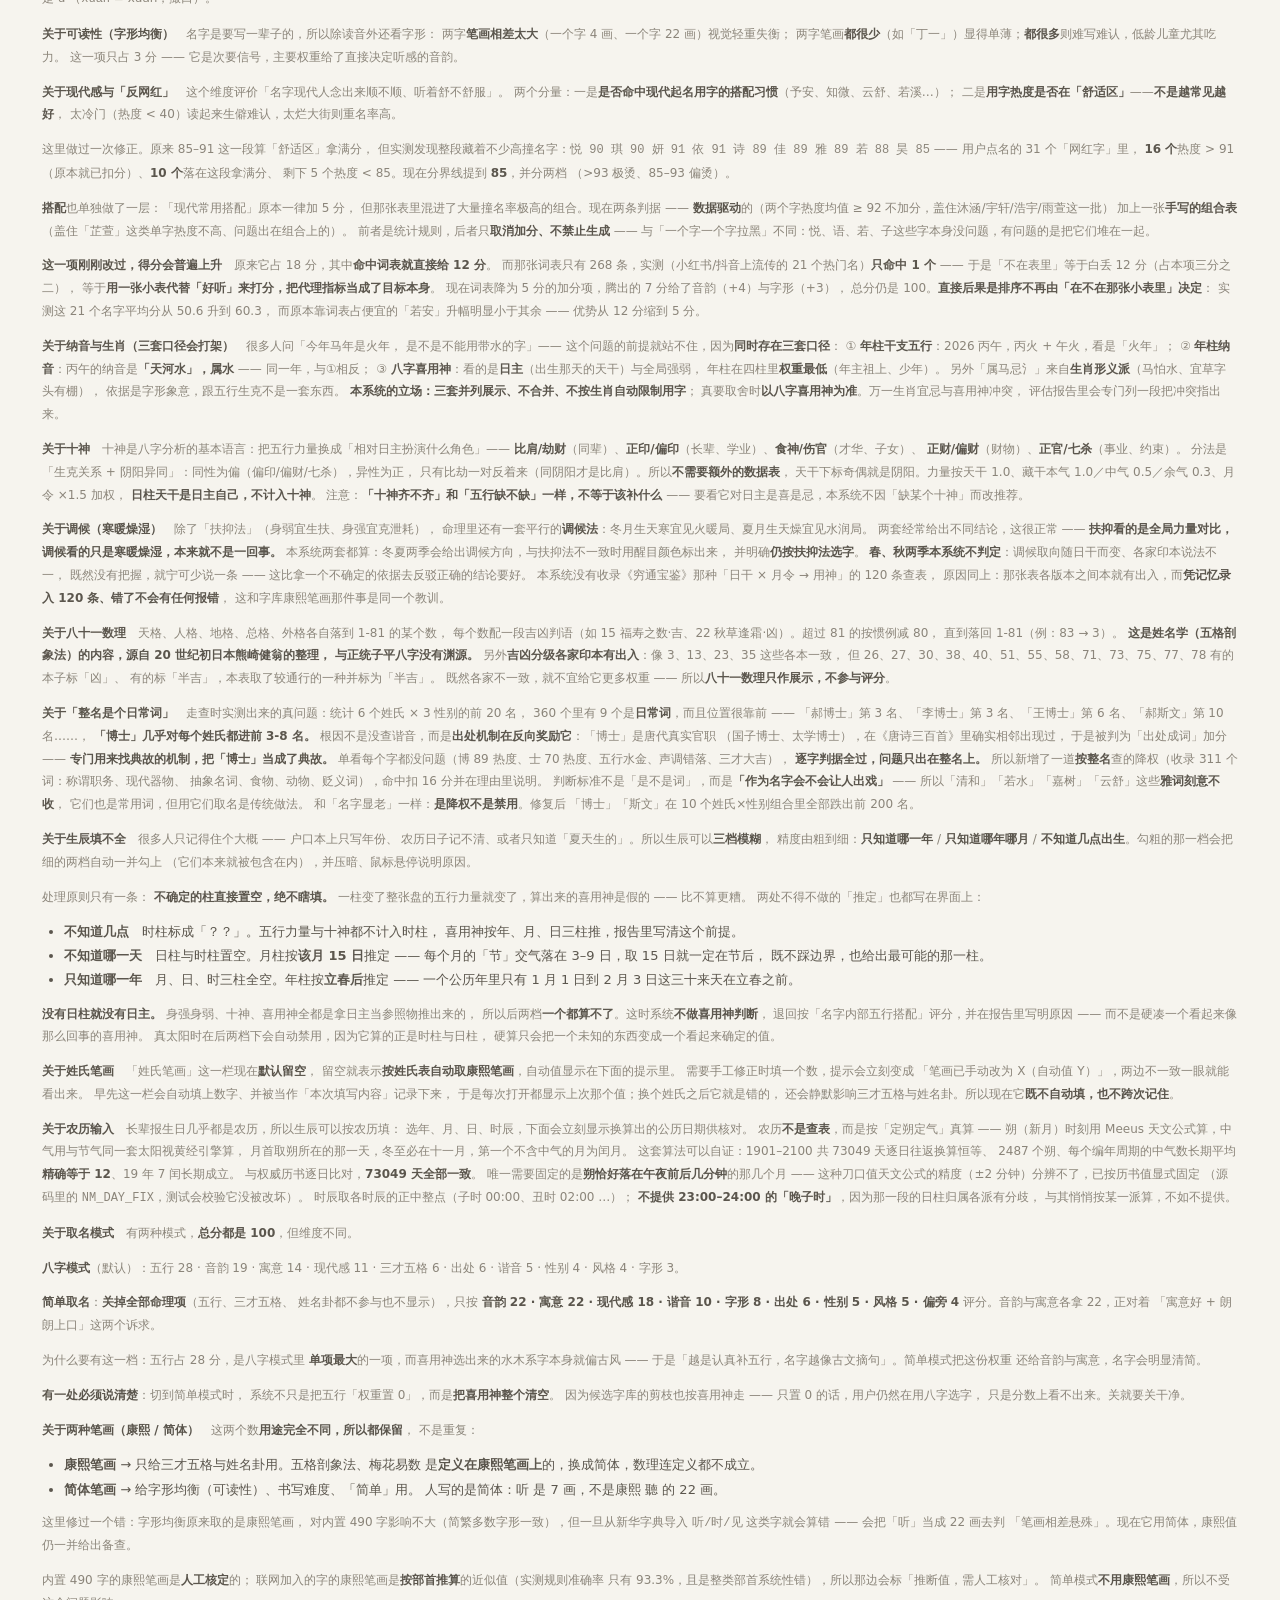
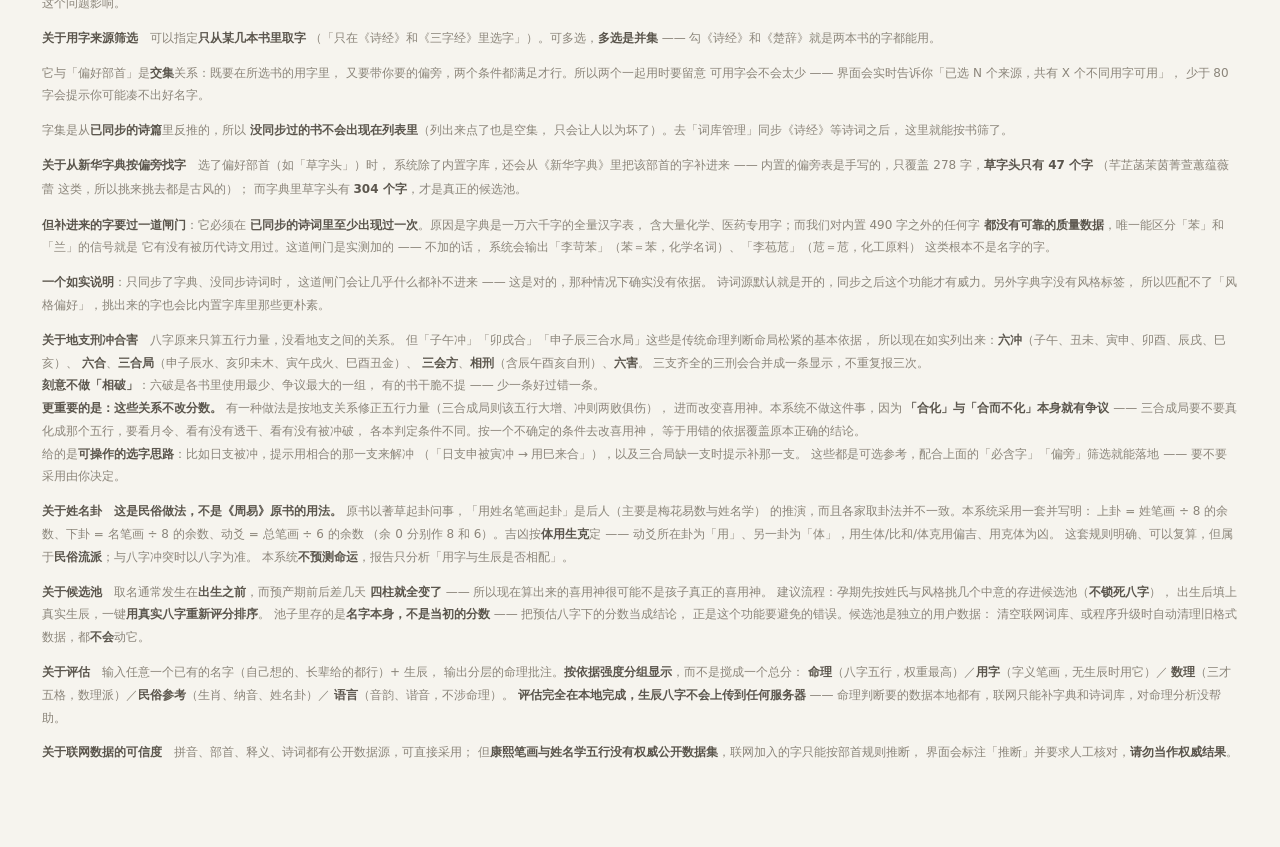
==== commit 2c740b9b: "新增「简单取名」模式；双笔画分家；按词库筛用字；部首接新华字典 四种能力，共同目标是「不再一味古风」——用户反馈 「考虑五行八字之后名字变得太过于古文了」。  一、取名模式开关（八字 / 简单），总分" ====
--- a/web/index.html
+++ b/web/index.html
@@ -30,6 +30,15 @@
     <form class="panel form-panel" id="form" autocomplete="off">
       <h2>起名条件</h2>
       <p class="hint">填得越全，结果越贴。只填姓氏也能用。</p>
+
+      <div class="field">
+        <label>取名模式</label>
+        <div class="segmented" id="modeSeg" role="group">
+          <button type="button" data-v="bazi" aria-pressed="true">八字模式</button>
+          <button type="button" data-v="simple">简单取名</button>
+        </div>
+        <p class="hint" id="modeHint" style="margin:6px 0 0"></p>
+      </div>
 
       <div class="field">
         <label for="surname">姓氏 <span class="sub">支持复姓，如「欧阳」</span></label>
@@ -126,6 +135,12 @@
       <div class="field">
         <label for="keywords">寓意关键词 <span class="sub">逗号分隔</span></label>
         <input type="text" id="keywords" placeholder="如：智慧,坚韧">
+      </div>
+
+      <div class="field">
+        <label>用字来源 <span class="sub">选填，只从这些书里用字</span></label>
+        <div class="src-chips" id="srcSeg"></div>
+        <p class="hint" id="srcHint" style="margin:6px 0 0"></p>
       </div>
 
       <details class="advanced">
@@ -484,6 +499,65 @@
        时辰取各时辰的正中整点（子时 00:00、丑时 02:00 …）；
        <b>不提供 23:00–24:00 的「晚子时」</b>，因为那一段的日柱归属各派有分歧，
        与其悄悄按某一派算，不如不提供。</p>
+    <p><b>关于取名模式</b>　有两种模式，<b>总分都是 100</b>，但维度不同。</p>
+    <p style="margin-top:8px"><b>八字模式</b>（默认）：五行 28 · 音韵 19 · 寓意 14 ·
+       现代感 11 · 三才五格 6 · 出处 6 · 谐音 5 · 性别 4 · 风格 4 · 字形 3。</p>
+    <p style="margin-top:8px"><b>简单取名</b>：<b>关掉全部命理项</b>（五行、三才五格、
+       姓名卦都不参与也不显示），只按
+       <b>音韵 22 · 寓意 22 · 现代感 18 · 谐音 10 · 字形 8 · 出处 6 ·
+       性别 5 · 风格 5 · 偏旁 4</b> 评分。音韵与寓意各拿 22，正对着
+       「寓意好 + 朗朗上口」这两个诉求。</p>
+    <p style="margin-top:8px">为什么要有这一档：五行占 28 分，是八字模式里
+       <b>单项最大</b>的一项，而喜用神选出来的水木系字本身就偏古风 ——
+       于是「越是认真补五行，名字越像古文摘句」。简单模式把这份权重
+       还给音韵与寓意，名字会明显清简。</p>
+    <p style="margin-top:8px"><b>有一处必须说清楚</b>：切到简单模式时，
+       系统不只是把五行「权重置 0」，而是<b>把喜用神整个清空</b>。
+       因为候选字库的剪枝也按喜用神走 —— 只置 0 的话，用户仍然在用八字选字，
+       只是分数上看不出来。关就要关干净。</p>
+    <p><b>关于两种笔画（康熙 / 简体）</b>　这两个数<b>用途完全不同，所以都保留</b>，
+       不是重复：</p>
+    <ul style="margin:8px 0 0;padding-left:22px;color:var(--ink-2);font-size:13px;line-height:1.85">
+      <li><b>康熙笔画</b> → 只给三才五格与姓名卦用。五格剖象法、梅花易数
+          是<b>定义在康熙笔画上</b>的，换成简体，数理连定义都不成立。</li>
+      <li><b>简体笔画</b> → 给字形均衡（可读性）、书写难度、「简单」用。
+          人写的是简体：<code>听</code> 是 7 画，不是康熙 <code>聽</code> 的 22 画。</li>
+    </ul>
+    <p style="margin-top:8px">这里修过一个错：字形均衡原来取的是康熙笔画，
+       对内置 490 字影响不大（简繁多数字形一致），但一旦从新华字典导入
+       <code>听/时/见</code> 这类字就会算错 —— 会把「听」当成 22 画去判
+       「笔画相差悬殊」。现在它用简体，康熙值仍一并给出备查。</p>
+    <p style="margin-top:8px">内置 490 字的康熙笔画是<b>人工核定</b>的；
+       联网加入的字的康熙笔画是<b>按部首推算</b>的近似值（实测规则准确率
+       只有 93.3%，且是整类部首系统性错），所以那边会标「推断值，需人工核对」。
+       简单模式<b>不用康熙笔画</b>，所以不受这个问题影响。</p>
+    <p><b>关于用字来源筛选</b>　可以指定<b>只从某几本书里取字</b>
+       （「只在《诗经》和《三字经》里选字」）。可多选，<b>多选是并集</b> ——
+       勾《诗经》和《楚辞》就是两本书的字都能用。</p>
+    <p style="margin-top:8px">它与「偏好部首」是<b>交集</b>关系：既要在所选书的用字里，
+       又要带你要的偏旁，两个条件都满足才行。所以两个一起用时要留意
+       可用字会不会太少 —— 界面会实时告诉你「已选 N 个来源，共有 X 个不同用字可用」，
+       少于 80 字会提示你可能凑不出好名字。</p>
+    <p style="margin-top:8px">字集是从<b>已同步的诗篇</b>里反推的，所以
+       <b>没同步过的书不会出现在列表里</b>（列出来点了也是空集，
+       只会让人以为坏了）。去「词库管理」同步《诗经》等诗词之后，
+       这里就能按书筛了。</p>
+    <p><b>关于从新华字典按偏旁找字</b>　选了偏好部首（如「草字头」）时，
+       系统除了内置字库，还会从《新华字典》里把该部首的字补进来 ——
+       内置的偏旁表是手写的，只覆盖 278 字，<b>草字头只有 47 个字</b>
+       （<code>芊芷菡茉茵菁萱蕙蕴薇蕾</code> 这类，所以挑来挑去都是古风的）；
+       而字典里草字头有 <b>304 个字</b>，才是真正的候选池。</p>
+    <p style="margin-top:8px"><b>但补进来的字要过一道闸门</b>：它必须在
+       <b>已同步的诗词里至少出现过一次</b>。原因是字典是一万六千字的全量汉字表，
+       含大量化学、医药专用字；而我们对内置 490 字之外的任何字
+       <b>都没有可靠的质量数据</b>，唯一能区分「苯」和「兰」的信号就是
+       它有没有被历代诗文用过。这道闸门是实测加的 —— 不加的话，
+       系统会输出「李苛苯」（苯＝苯，化学名词）、「李苞苊」（苊＝苊，化工原料）
+       这类根本不是名字的字。</p>
+    <p style="margin-top:8px"><b>一个如实说明</b>：只同步了字典、没同步诗词时，
+       这道闸门会让几乎什么都补不进来 —— 这是对的，那种情况下确实没有依据。
+       诗词源默认就是开的，同步之后这个功能才有威力。另外字典字没有风格标签，
+       所以匹配不了「风格偏好」，挑出来的字也会比内置字库里那些更朴素。</p>
     <p><b>关于地支刑冲合害</b>　八字原来只算五行力量，没看地支之间的关系。
        但「子午冲」「卯戌合」「申子辰三合水局」这些是传统命理判断命局松紧的基本依据，
        所以现在如实列出来：<b>六冲</b>（子午、丑未、寅申、卯酉、辰戌、巳亥）、
--- a/web/css/styles.css
+++ b/web/css/styles.css
@@ -851,6 +851,50 @@
 }
 
 .rad-chip.on i { background: rgba(255, 255, 255, .3); color: #fff; }
+
+/* =========================================================================
+ * 用字来源筛选（「只从《诗经》里取字」）
+ *
+ * 与 .rad-chip 的区别：部首 chip 是按钮组（可多选偏好部首），
+ * 来源 chip 是**硬筛**，选中就真的不用别的书的字，所以用 aria-pressed
+ * 表达开着/关着，与 .cal-switch 一致。
+ * ========================================================================= */
+
+.src-chips {
+  display: flex;
+  flex-wrap: wrap;
+  gap: 6px;
+}
+
+.src-chip {
+  padding: 5px 12px;
+  border: 1px solid var(--line);
+  border-radius: 6px;
+  background: #fbfaf6;
+  color: var(--ink-2);
+  font-size: 13px;
+  line-height: 1.4;
+  cursor: pointer;
+  user-select: none;
+  transition: all .12s;
+}
+
+.src-chip:hover { border-color: var(--jade-light); color: var(--jade); }
+
+.src-chip[aria-pressed="true"] {
+  background: var(--jade);
+  border-color: var(--jade);
+  color: #fff;
+}
+
+/* 字典补字的说明：接在结果工具条的 meta 之后，占满整行 */
+.dict-note {
+  flex-basis: 100%;
+  margin-top: 4px;
+  color: var(--ink-3);
+  font-size: 12px;
+  line-height: 1.65;
+}
 
 .rad-actions {
   display: flex;
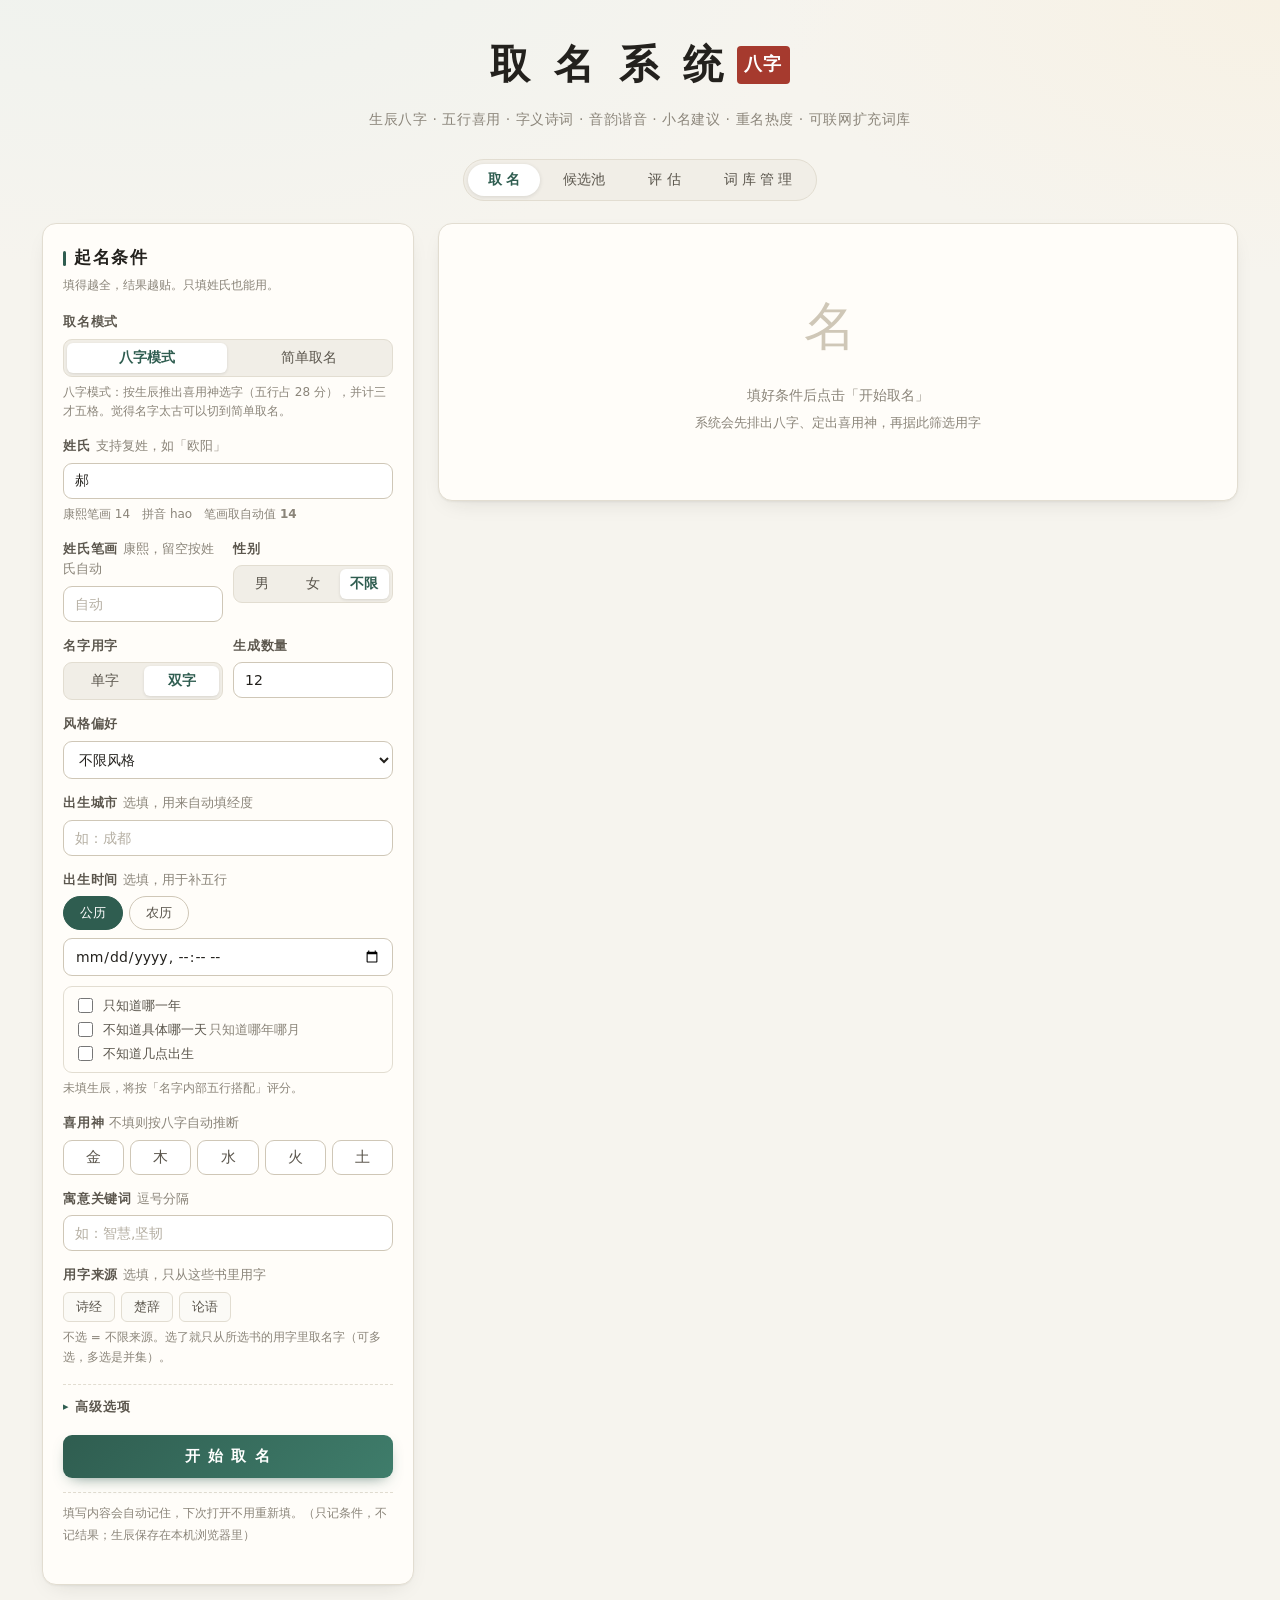
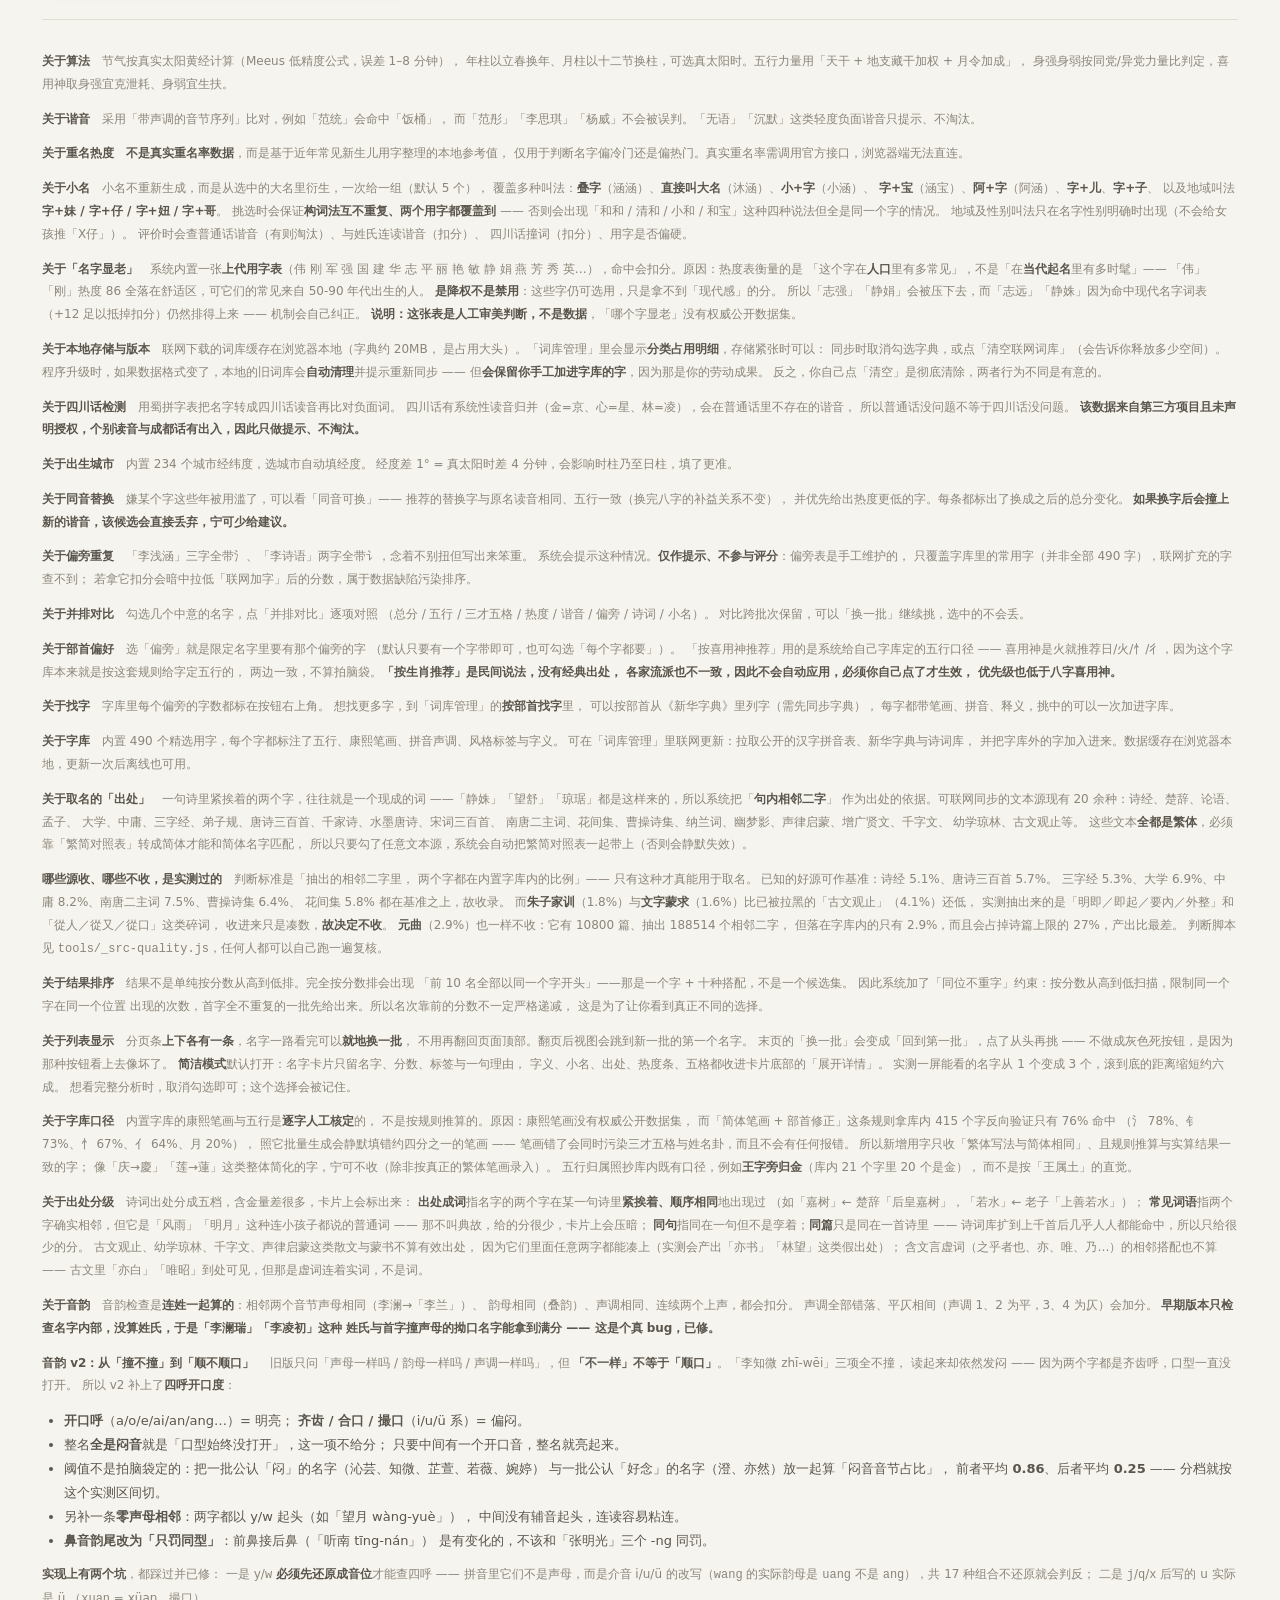
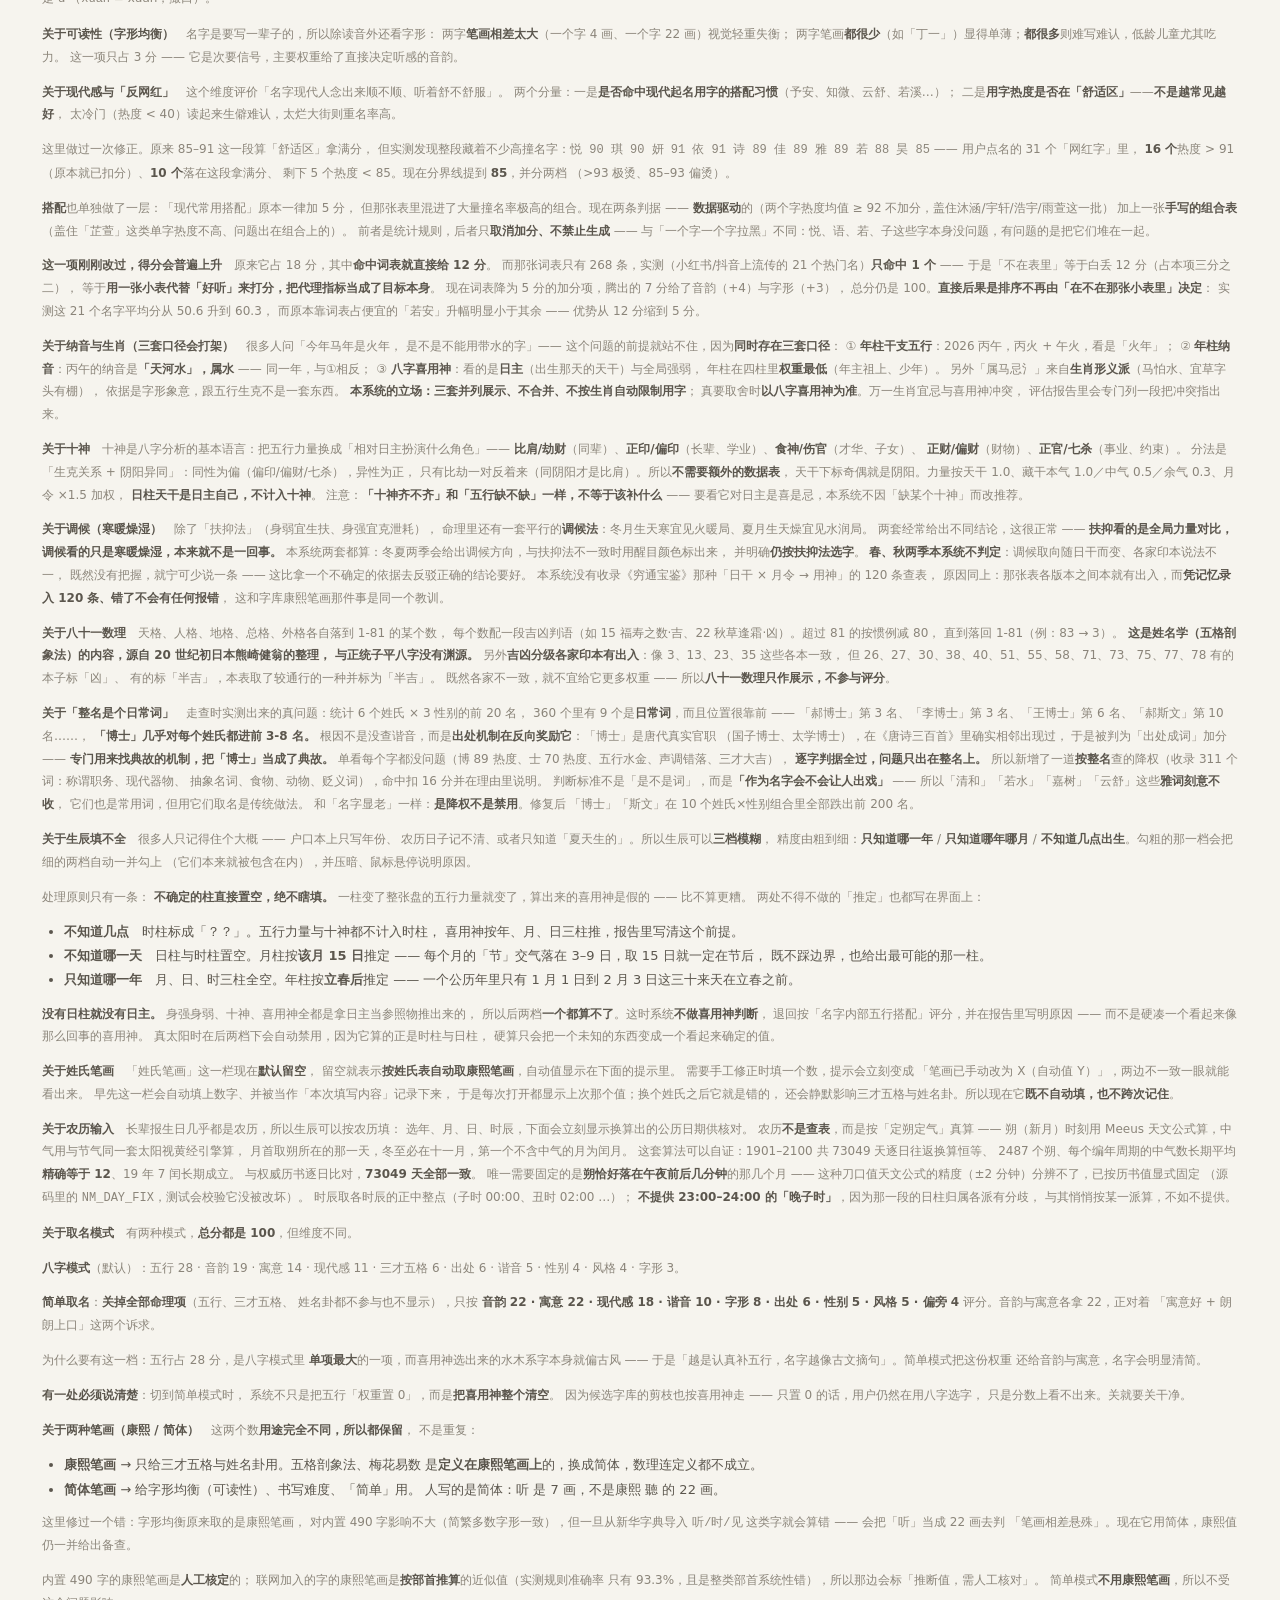
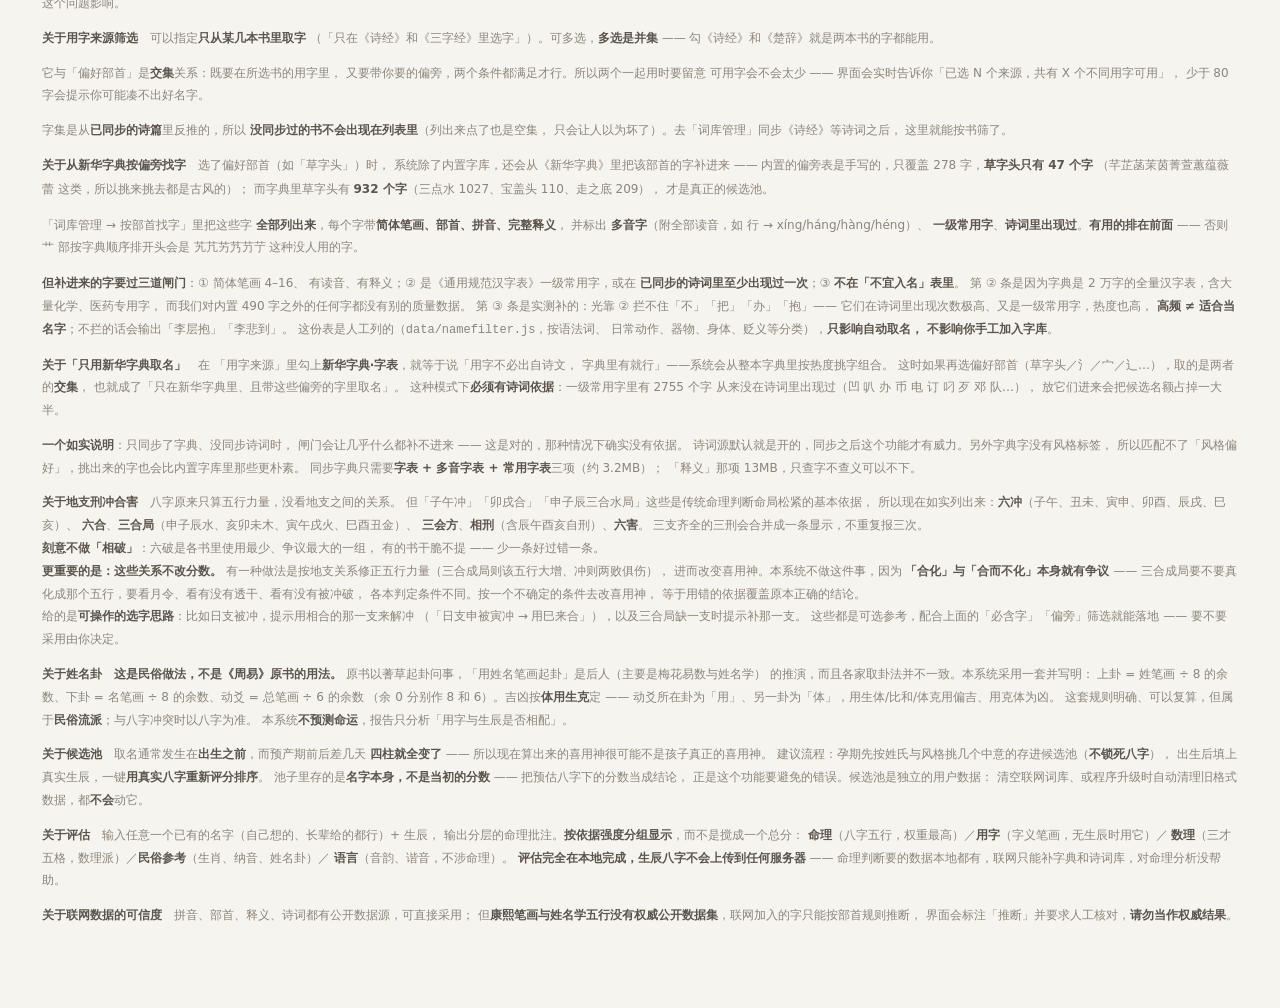
==== commit 76efaa02: "新华字典换源：多读音、逐读音释义、按部首查全部字、字典直接当用字来源 把字典数据源从 pwxcoo/chinese-xinhua 换成 mapull/chinese-dictionary， 拆成四个源" ====
--- a/web/index.html
+++ b/web/index.html
@@ -546,18 +546,38 @@
        系统除了内置字库，还会从《新华字典》里把该部首的字补进来 ——
        内置的偏旁表是手写的，只覆盖 278 字，<b>草字头只有 47 个字</b>
        （<code>芊芷菡茉茵菁萱蕙蕴薇蕾</code> 这类，所以挑来挑去都是古风的）；
-       而字典里草字头有 <b>304 个字</b>，才是真正的候选池。</p>
-    <p style="margin-top:8px"><b>但补进来的字要过一道闸门</b>：它必须在
-       <b>已同步的诗词里至少出现过一次</b>。原因是字典是一万六千字的全量汉字表，
-       含大量化学、医药专用字；而我们对内置 490 字之外的任何字
-       <b>都没有可靠的质量数据</b>，唯一能区分「苯」和「兰」的信号就是
-       它有没有被历代诗文用过。这道闸门是实测加的 —— 不加的话，
-       系统会输出「李苛苯」（苯＝苯，化学名词）、「李苞苊」（苊＝苊，化工原料）
-       这类根本不是名字的字。</p>
+       而字典里草字头有 <b>932 个字</b>（三点水 1027、宝盖头 110、走之底 209），
+       才是真正的候选池。</p>
+    <p style="margin-top:8px">「词库管理 → 按部首找字」里把这些字
+       <b>全部列出来</b>，每个字带<b>简体笔画、部首、拼音、完整释义</b>，
+       并标出 <b>多音字</b>（附全部读音，如 行 → xíng/háng/hàng/héng）、
+       <b>一级常用字</b>、<b>诗词里出现过</b>。<b>有用的排在前面</b> ——
+       否则艹 部按字典顺序排开头会是 <code>艽芁艻艿芀艼</code> 这种没人用的字。</p>
+    <p style="margin-top:8px"><b>但补进来的字要过三道闸门</b>：① 简体笔画 4–16、
+       有读音、有释义；② 是《通用规范汉字表》一级常用字，或在
+       <b>已同步的诗词里至少出现过一次</b>；③ <b>不在「不宜入名」表里</b>。
+       第 ② 条是因为字典是 2 万字的全量汉字表，含大量化学、医药专用字，
+       而我们对内置 490 字之外的任何字都没有别的质量数据。
+       第 ③ 条是实测补的：光靠 ② 拦不住「不」「把」「办」「抱」——
+       它们在诗词里出现次数极高、又是一级常用字，热度也高，
+       <b>高频 ≠ 适合当名字</b>；不拦的话会输出「李层抱」「李悲到」。
+       这份表是人工列的（<code>data/namefilter.js</code>，按语法词、
+       日常动作、器物、身体、贬义等分类），<b>只影响自动取名，
+       不影响你手工加入字库</b>。</p>
+    <p style="margin-top:8px"><b>关于「只用新华字典取名」</b>　在
+       「用字来源」里勾上<b>新华字典·字表</b>，就等于说「用字不必出自诗文，
+       字典里有就行」——系统会从整本字典里按热度挑字组合。
+       这时如果再选偏好部首（草字头／氵／宀／辶…），取的是两者的<b>交集</b>，
+       也就成了「只在新华字典里、且带这些偏旁的字里取名」。
+       这种模式下<b>必须有诗词依据</b>：一级常用字里有 2755 个字
+       从来没在诗词里出现过（凹 叭 办 币 电 订 叼 歹 邓 队…），
+       放它们进来会把候选名额占掉一大半。</p>
     <p style="margin-top:8px"><b>一个如实说明</b>：只同步了字典、没同步诗词时，
-       这道闸门会让几乎什么都补不进来 —— 这是对的，那种情况下确实没有依据。
+       闸门会让几乎什么都补不进来 —— 这是对的，那种情况下确实没有依据。
        诗词源默认就是开的，同步之后这个功能才有威力。另外字典字没有风格标签，
-       所以匹配不了「风格偏好」，挑出来的字也会比内置字库里那些更朴素。</p>
+       所以匹配不了「风格偏好」，挑出来的字也会比内置字库里那些更朴素。
+       同步字典只需要<b>字表 + 多音字表 + 常用字表</b>三项（约 3.2MB）；
+       「释义」那项 13MB，只查字不查义可以不下。</p>
     <p><b>关于地支刑冲合害</b>　八字原来只算五行力量，没看地支之间的关系。
        但「子午冲」「卯戌合」「申子辰三合水局」这些是传统命理判断命局松紧的基本依据，
        所以现在如实列出来：<b>六冲</b>（子午、丑未、寅申、卯酉、辰戌、巳亥）、
@@ -619,6 +639,7 @@
 <script src="js/data/nayin.js"></script>
 <script src="js/data/shuli81.js"></script>
 <script src="js/data/nameblock.js"></script>
+<script src="js/data/namefilter.js"></script>
 <script src="js/data/fanti.js"></script>
 <script src="js/data/sources.js"></script>
 <script src="js/data/cities.js"></script>
--- a/web/css/styles.css
+++ b/web/css/styles.css
@@ -922,18 +922,18 @@
 
 .lex-rad-list {
   display: grid;
-  grid-template-columns: repeat(auto-fill, minmax(132px, 1fr));
+  grid-template-columns: repeat(auto-fill, minmax(200px, 1fr));
   gap: 6px;
   margin: 10px 0;
-  max-height: 340px;
+  max-height: 430px;
   overflow-y: auto;
 }
 
 .lex-rad-item {
   display: flex;
-  align-items: baseline;
+  align-items: flex-start;
   gap: 6px;
-  padding: 5px 8px;
+  padding: 6px 9px;
   border: 1px solid var(--line);
   border-radius: 6px;
   background: #fbfaf6;
@@ -945,9 +945,9 @@
 
 .lex-rad-item b {
   font-family: var(--font-serif);
-  font-size: 16px;
+  font-size: 17px;
   color: var(--ink);
-  margin-right: 4px;
+  margin-right: 3px;
 }
 
 .lex-rad-item .lr-meta { color: var(--ink-3); font-size: 11px; }
@@ -956,17 +956,40 @@
   display: block;
   color: var(--ink-2);
   font-size: 11px;
-  margin-top: 1px;
+  margin-top: 2px;
+  line-height: 1.45;
+  /* 字典释义是完整句子，卡太短会切在半句话上；两行 + 悬浮看全文 */
+  display: -webkit-box;
+  -webkit-line-clamp: 2;
+  -webkit-box-orient: vertical;
   overflow: hidden;
-  text-overflow: ellipsis;
+}
+
+/* 徽标：多音字 / 一级常用字 / 诗词里出现过 / 不宜入名 */
+.lr-badges { display: flex; flex-wrap: wrap; gap: 3px; margin-top: 3px; }
+
+.lr-badge {
+  font-style: normal;
+  font-size: 10px;
+  line-height: 1.5;
+  padding: 0 5px;
+  border-radius: 20px;
+  border: 1px solid var(--line);
+  color: var(--ink-3);
+  background: #f3f1ea;
   white-space: nowrap;
 }
+
+.lr-badge.poly { color: #8a5a12; border-color: #e3cfa4; background: #fbf3e2; }
+.lr-badge.common { color: #1f6b4f; border-color: #b6ddcd; background: #eaf7f1; }
+.lr-badge.lit { color: #4a5b8a; border-color: #c3cbe8; background: #eef1fa; }
+.lr-badge.no { color: #9a3b33; border-color: #e8c4c0; background: #fcefee; }
 
 /* 笔画不在 4–16 区间或没有读音/释义的，视觉上压暗：
  * 不是不能用，只是不当起名用字 */
 .lex-rad-item.dim { opacity: .52; }
 
-.lex-rad-item input { accent-color: var(--jade); }
+.lex-rad-item input { accent-color: var(--jade); margin-top: 3px; }
 
 /* 出处分级标签：「出处成词」才是最硬的出处，「同篇」只是同在一首诗里 */.nc-poetry-kind {
   display: inline-block;
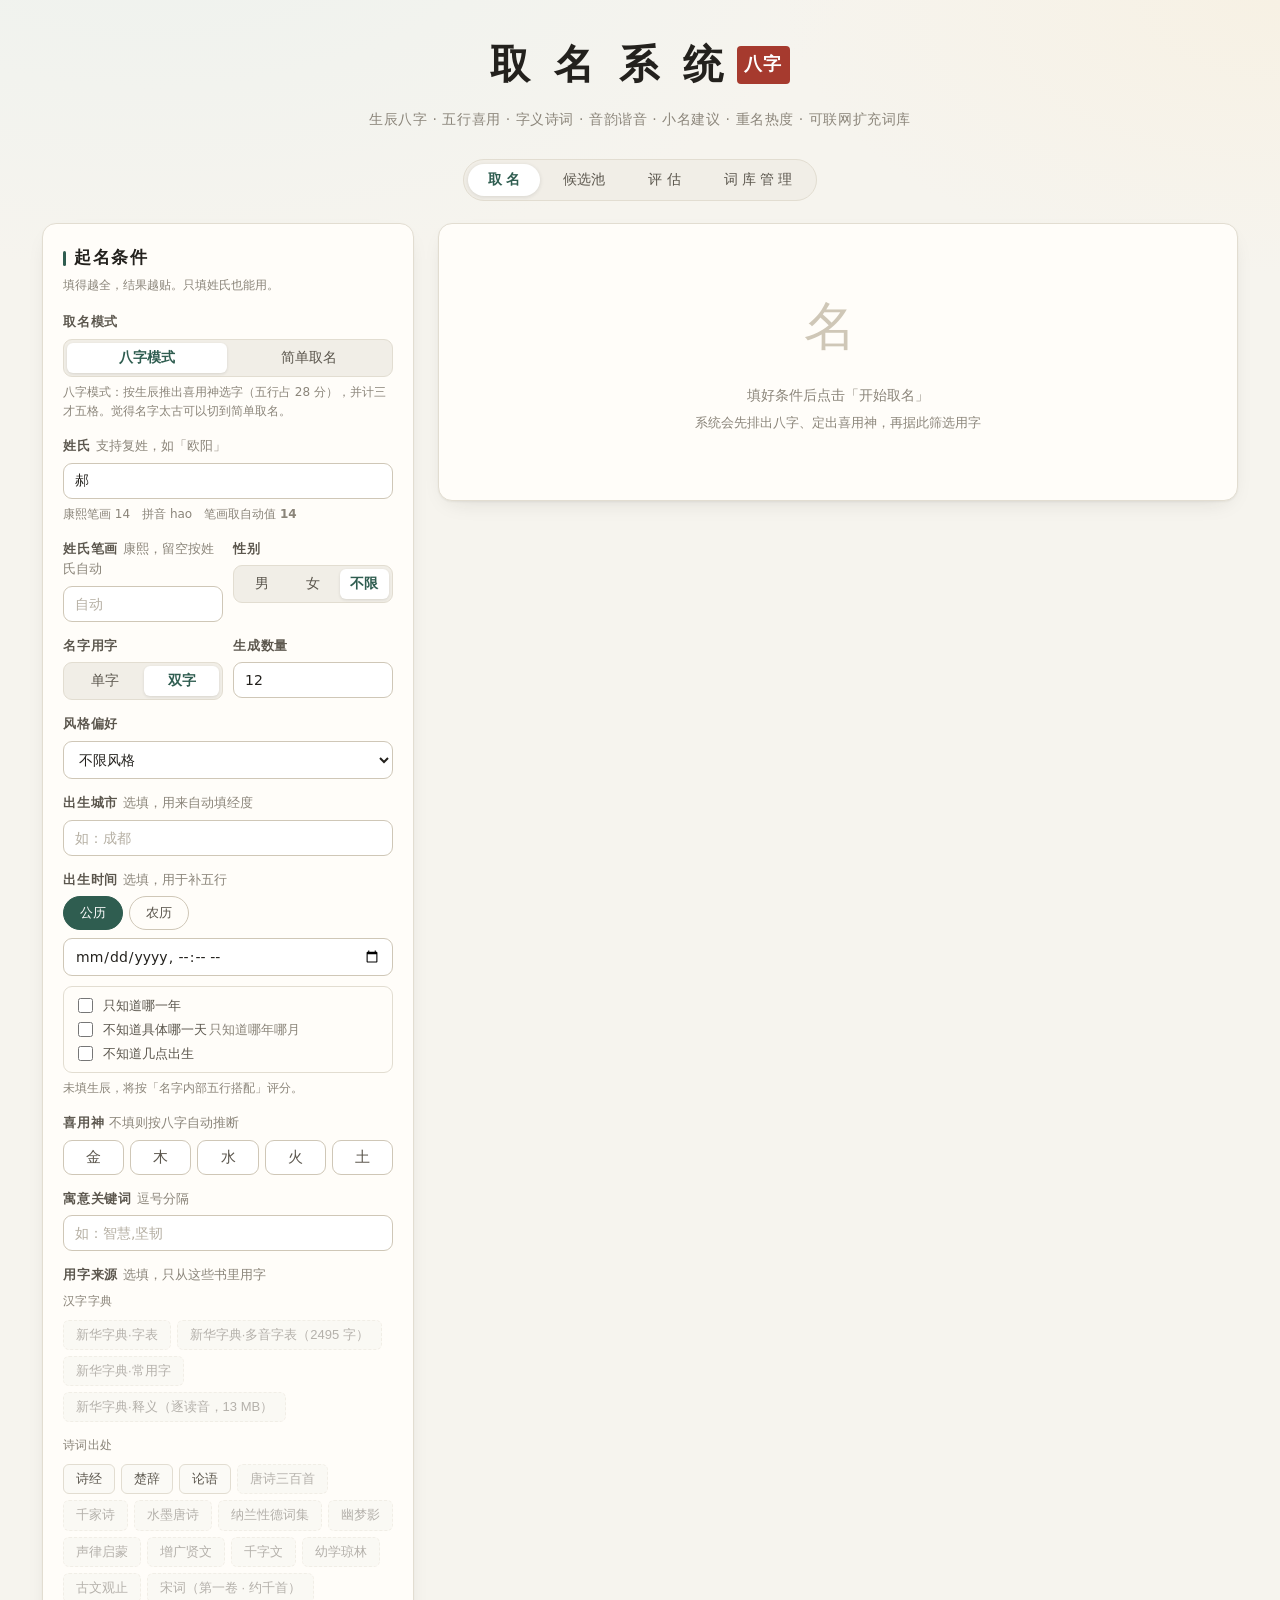
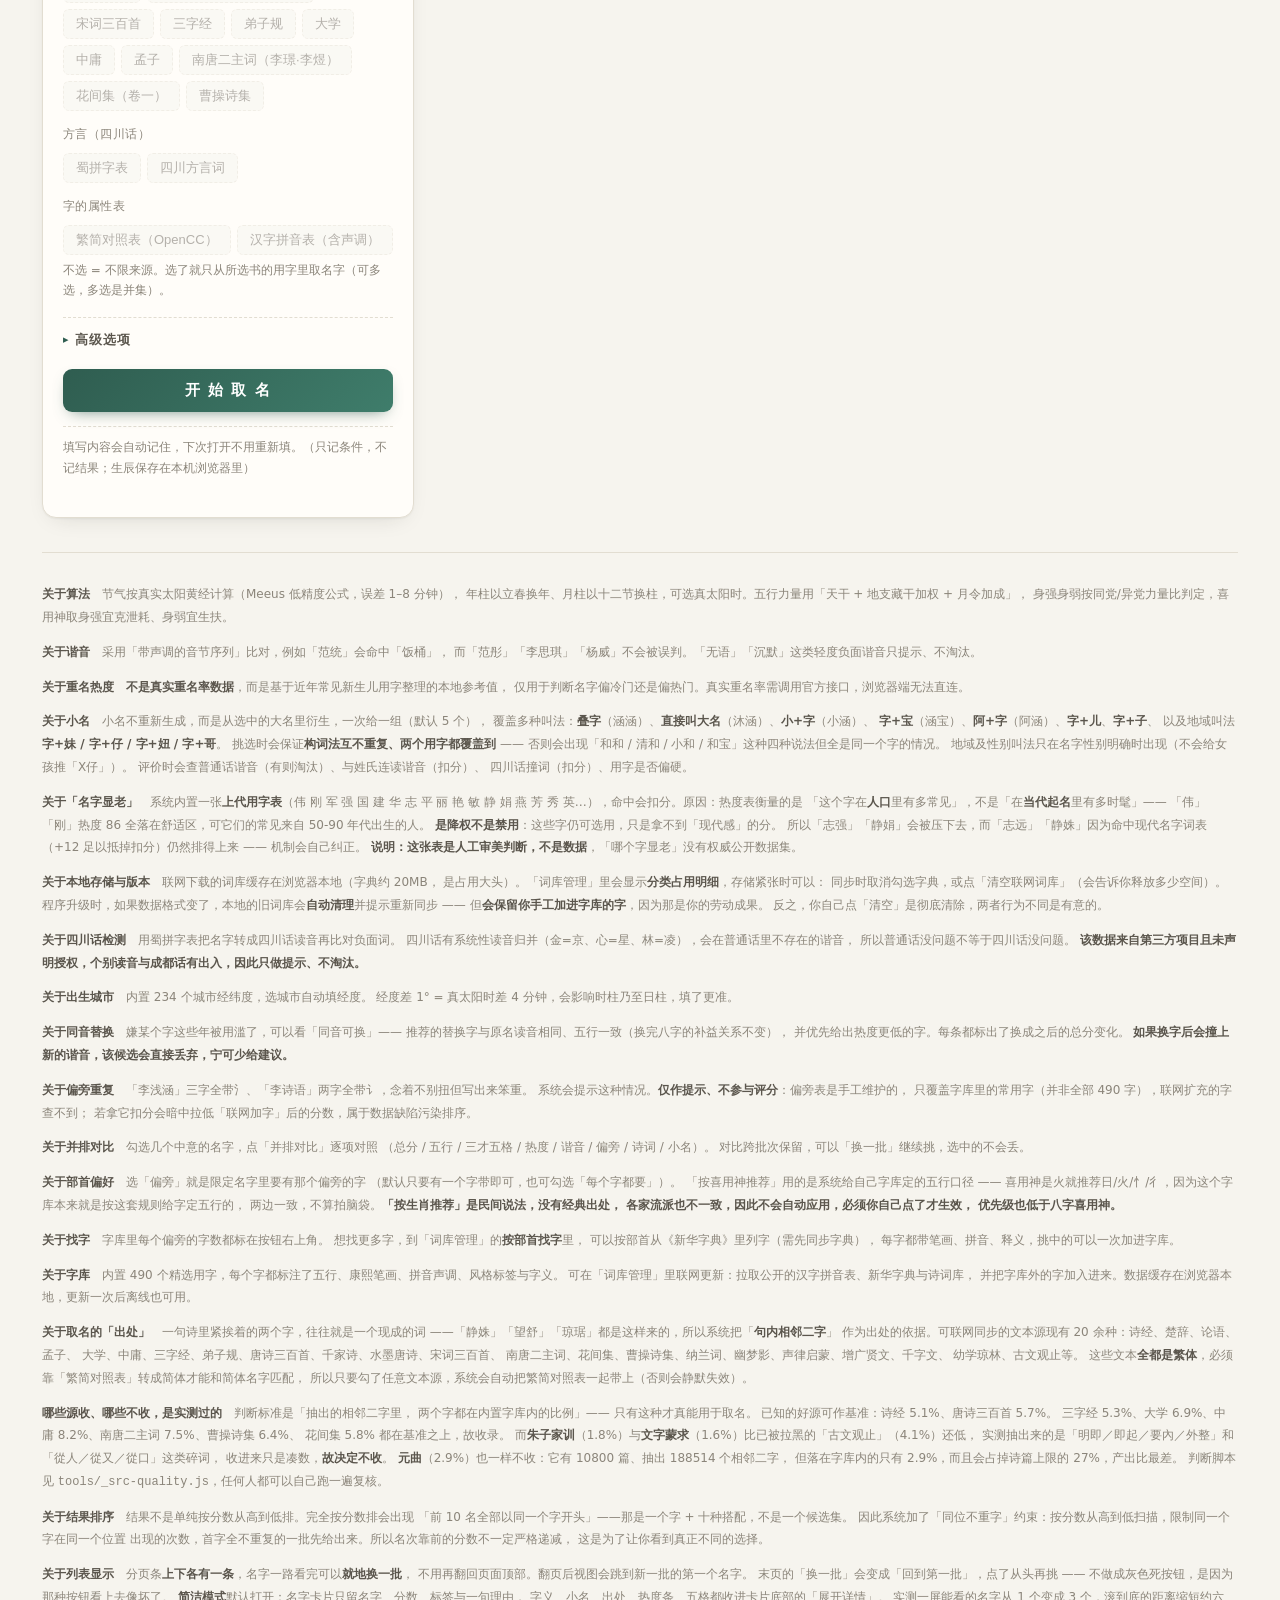
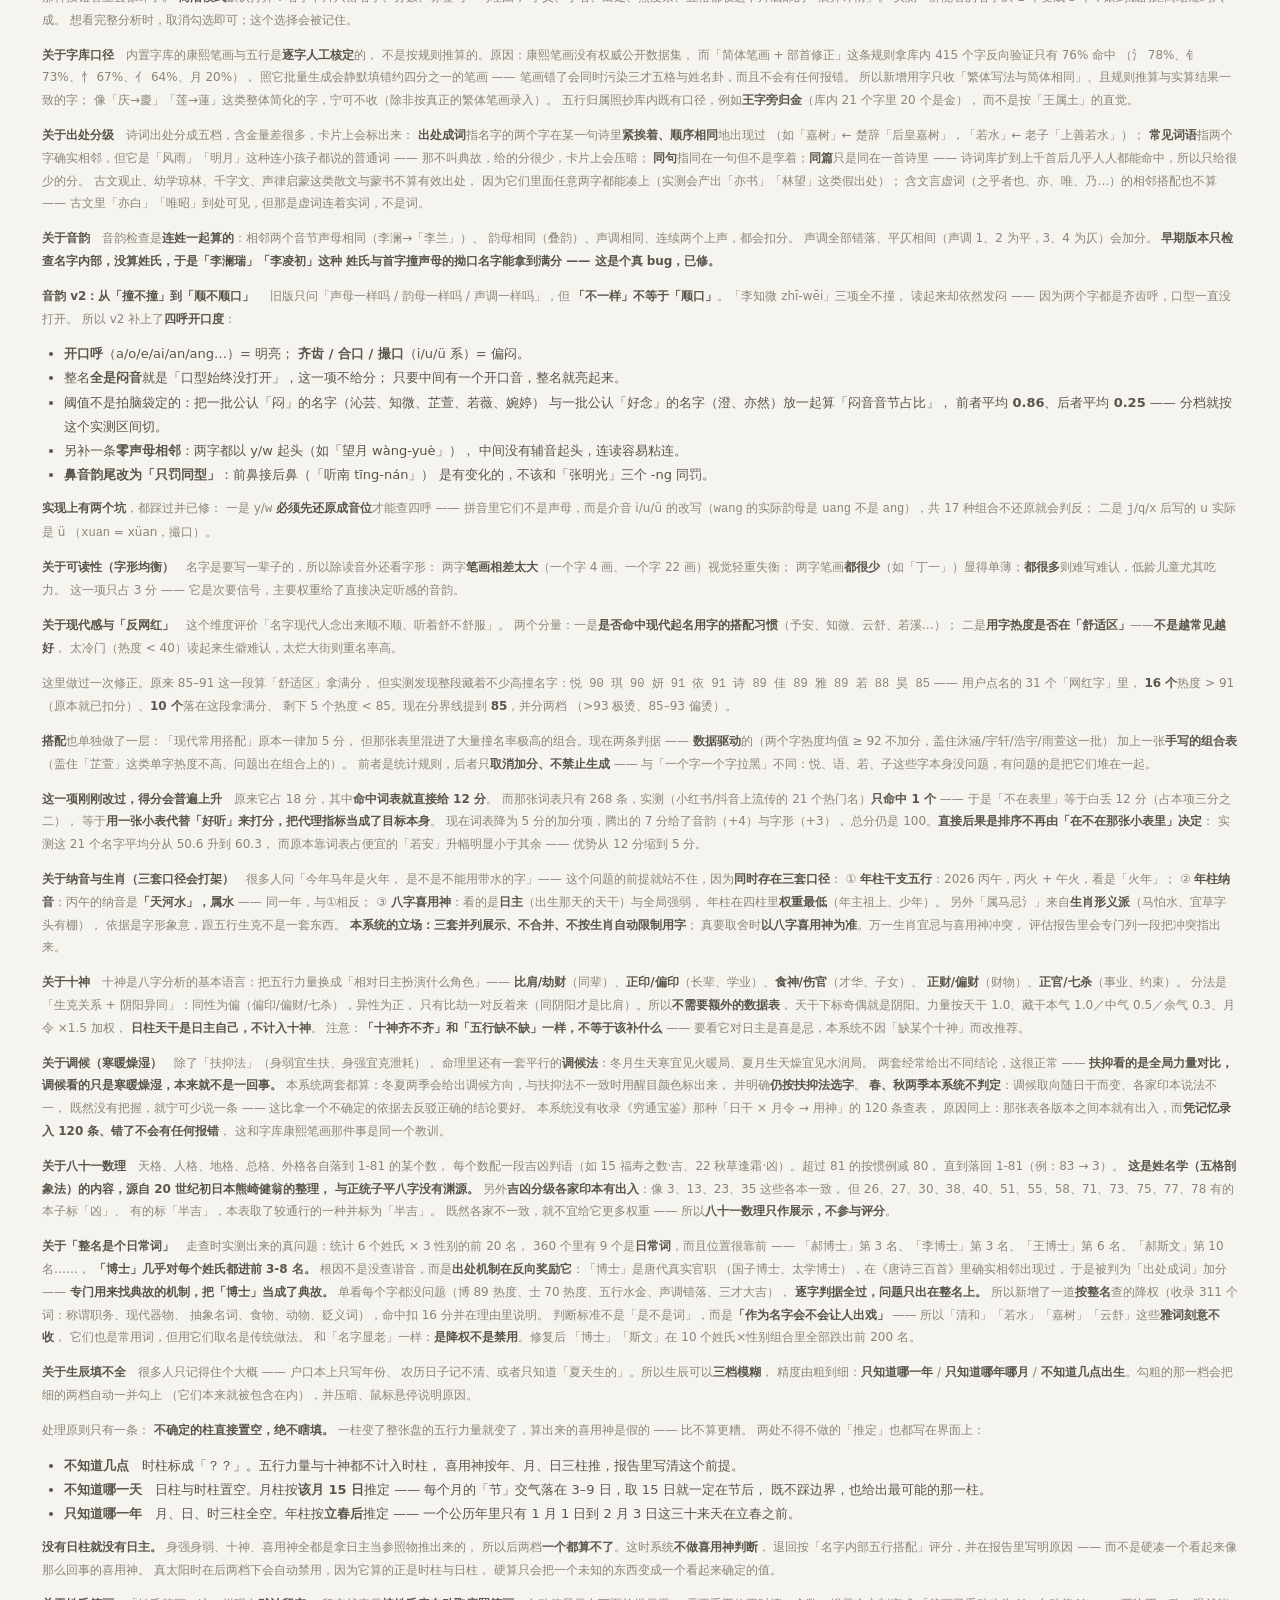
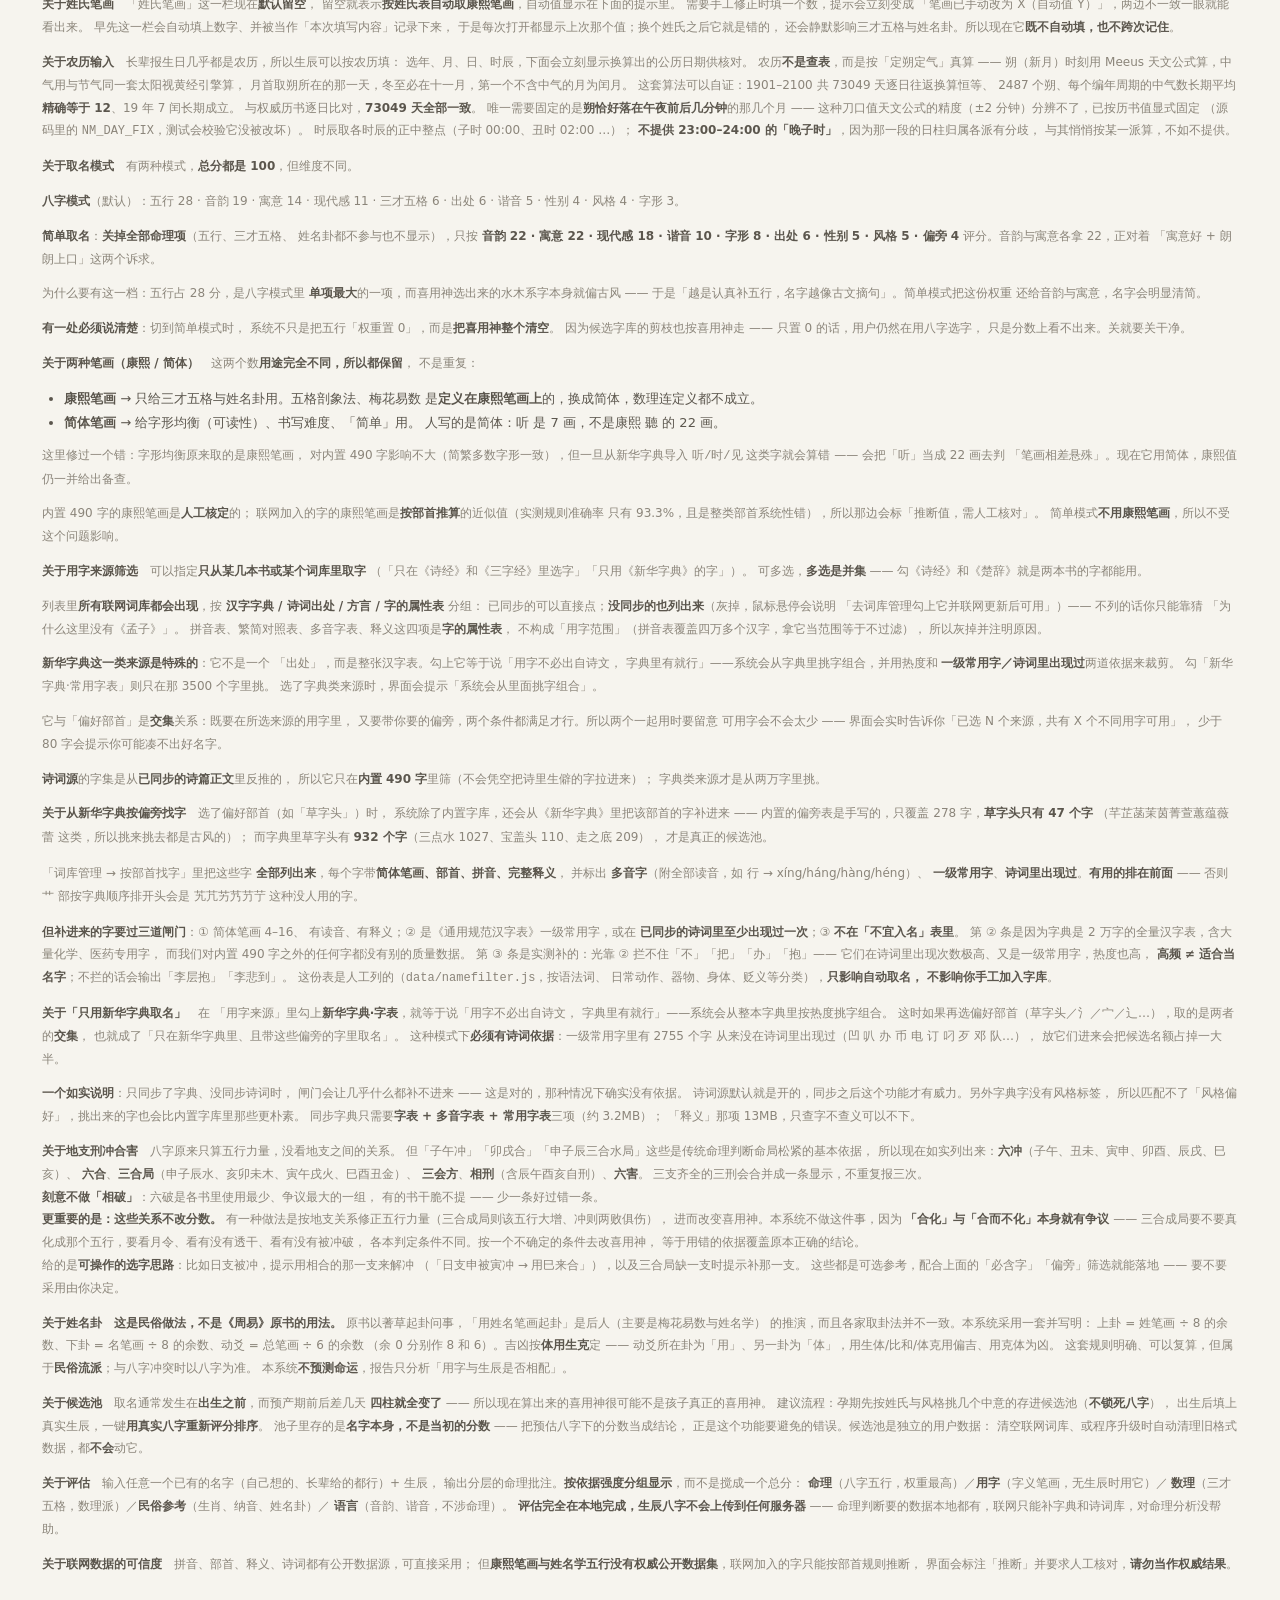
==== commit 183ec6b1: "「用字来源」列出全部联网词库（含新华字典） 用户反馈：用字来源里只有诗经/楚辞/论语，新华字典根本不在。 查下来有两个原因，都在：  ## 1. initSourcePicker 只认诗歌源  原文：" ====
--- a/web/index.html
+++ b/web/index.html
@@ -531,17 +531,30 @@
        联网加入的字的康熙笔画是<b>按部首推算</b>的近似值（实测规则准确率
        只有 93.3%，且是整类部首系统性错），所以那边会标「推断值，需人工核对」。
        简单模式<b>不用康熙笔画</b>，所以不受这个问题影响。</p>
-    <p><b>关于用字来源筛选</b>　可以指定<b>只从某几本书里取字</b>
-       （「只在《诗经》和《三字经》里选字」）。可多选，<b>多选是并集</b> ——
-       勾《诗经》和《楚辞》就是两本书的字都能用。</p>
-    <p style="margin-top:8px">它与「偏好部首」是<b>交集</b>关系：既要在所选书的用字里，
+    <p><b>关于用字来源筛选</b>　可以指定<b>只从某几本书或某个词库里取字</b>
+       （「只在《诗经》和《三字经》里选字」「只用《新华字典》的字」）。
+       可多选，<b>多选是并集</b> —— 勾《诗经》和《楚辞》就是两本书的字都能用。</p>
+    <p style="margin-top:8px">列表里<b>所有联网词库都会出现</b>，按
+       <b>汉字字典 / 诗词出处 / 方言 / 字的属性表</b> 分组：
+       已同步的可以直接点；<b>没同步的也列出来</b>（灰掉，鼠标悬停会说明
+       「去词库管理勾上它并联网更新后可用」）—— 不列的话你只能靠猜
+       「为什么这里没有《孟子》」。
+       拼音表、繁简对照表、多音字表、释义这四项是<b>字的属性表</b>，
+       不构成「用字范围」（拼音表覆盖四万多个汉字，拿它当范围等于不过滤），
+       所以灰掉并注明原因。</p>
+    <p style="margin-top:8px"><b>新华字典这一类来源是特殊的</b>：它不是一个
+       「出处」，而是整张汉字表。勾上它等于说「用字不必出自诗文，
+       字典里有就行」——系统会从字典里挑字组合，并用热度和
+       <b>一级常用字／诗词里出现过</b>两道依据来裁剪。
+       勾「新华字典·常用字表」则只在那 3500 个字里挑。
+       选了字典类来源时，界面会提示「系统会从里面挑字组合」。</p>
+    <p style="margin-top:8px">它与「偏好部首」是<b>交集</b>关系：既要在所选来源的用字里，
        又要带你要的偏旁，两个条件都满足才行。所以两个一起用时要留意
        可用字会不会太少 —— 界面会实时告诉你「已选 N 个来源，共有 X 个不同用字可用」，
        少于 80 字会提示你可能凑不出好名字。</p>
-    <p style="margin-top:8px">字集是从<b>已同步的诗篇</b>里反推的，所以
-       <b>没同步过的书不会出现在列表里</b>（列出来点了也是空集，
-       只会让人以为坏了）。去「词库管理」同步《诗经》等诗词之后，
-       这里就能按书筛了。</p>
+    <p style="margin-top:8px"><b>诗词源</b>的字集是从<b>已同步的诗篇正文</b>里反推的，
+       所以它只在<b>内置 490 字</b>里筛（不会凭空把诗里生僻的字拉进来）；
+       字典类来源才是从两万字里挑。</p>
     <p><b>关于从新华字典按偏旁找字</b>　选了偏好部首（如「草字头」）时，
        系统除了内置字库，还会从《新华字典》里把该部首的字补进来 ——
        内置的偏旁表是手写的，只覆盖 278 字，<b>草字头只有 47 个字</b>
--- a/web/css/styles.css
+++ b/web/css/styles.css
@@ -880,6 +880,29 @@
 }
 
 .src-chip:hover { border-color: var(--jade-light); color: var(--jade); }
+
+/* 来源分组标题：字典 / 诗词 / 方言 / 属性表 ——
+ * 来源多到 30 个，不分组根本找不到「新华字典」在哪 */
+.src-group {
+  flex-basis: 100%;
+  margin: 8px 0 2px;
+  font-size: 12px;
+  color: var(--ink-3);
+  letter-spacing: .04em;
+}
+
+.src-group:first-child { margin-top: 0; }
+
+/* 不可用的芯片：未同步的词库，以及不构成用字范围的属性表。
+ * 仍然列出来 —— 用户需要知道「为什么这里没有《孟子》」 */
+.src-chip.off {
+  opacity: .45;
+  cursor: not-allowed;
+  border-style: dashed;
+  background: #f6f5f0;
+}
+
+.src-chip.off:hover { border-color: var(--line); color: var(--ink-2); }
 
 .src-chip[aria-pressed="true"] {
   background: var(--jade);
